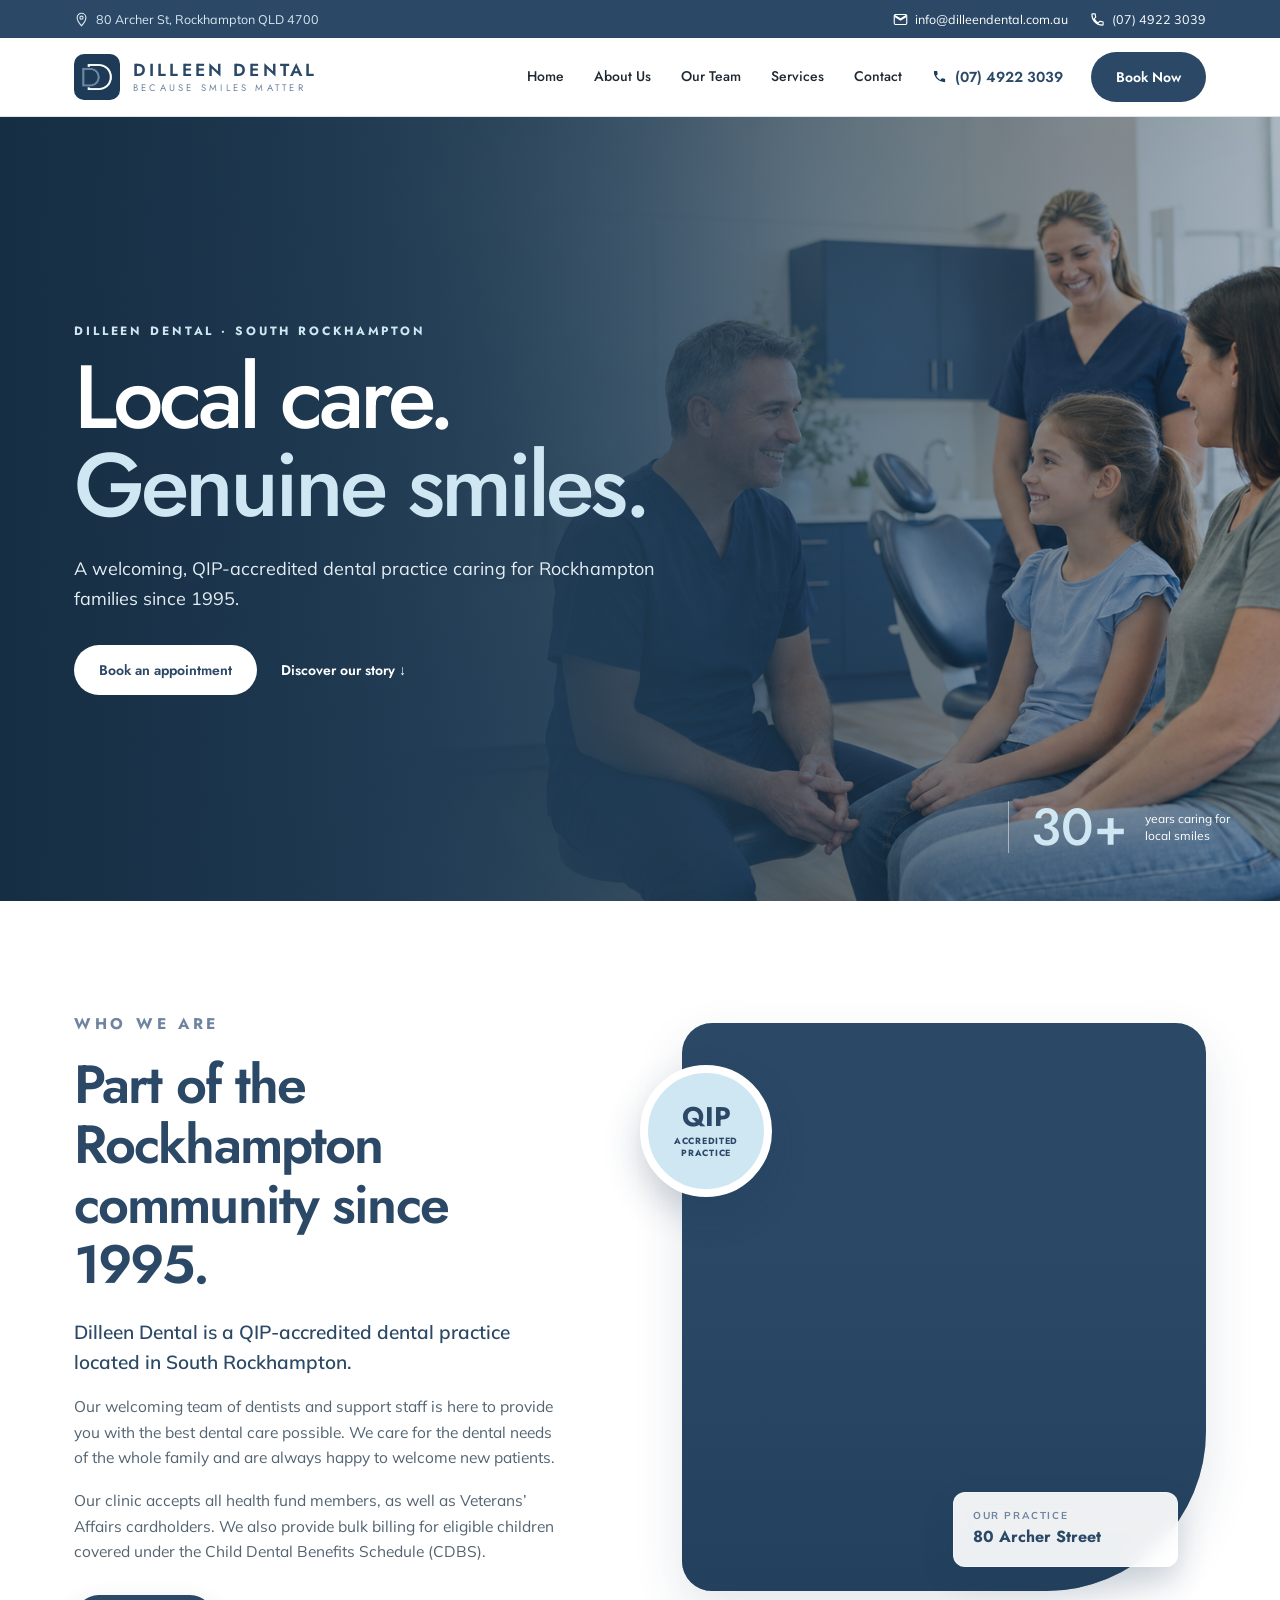
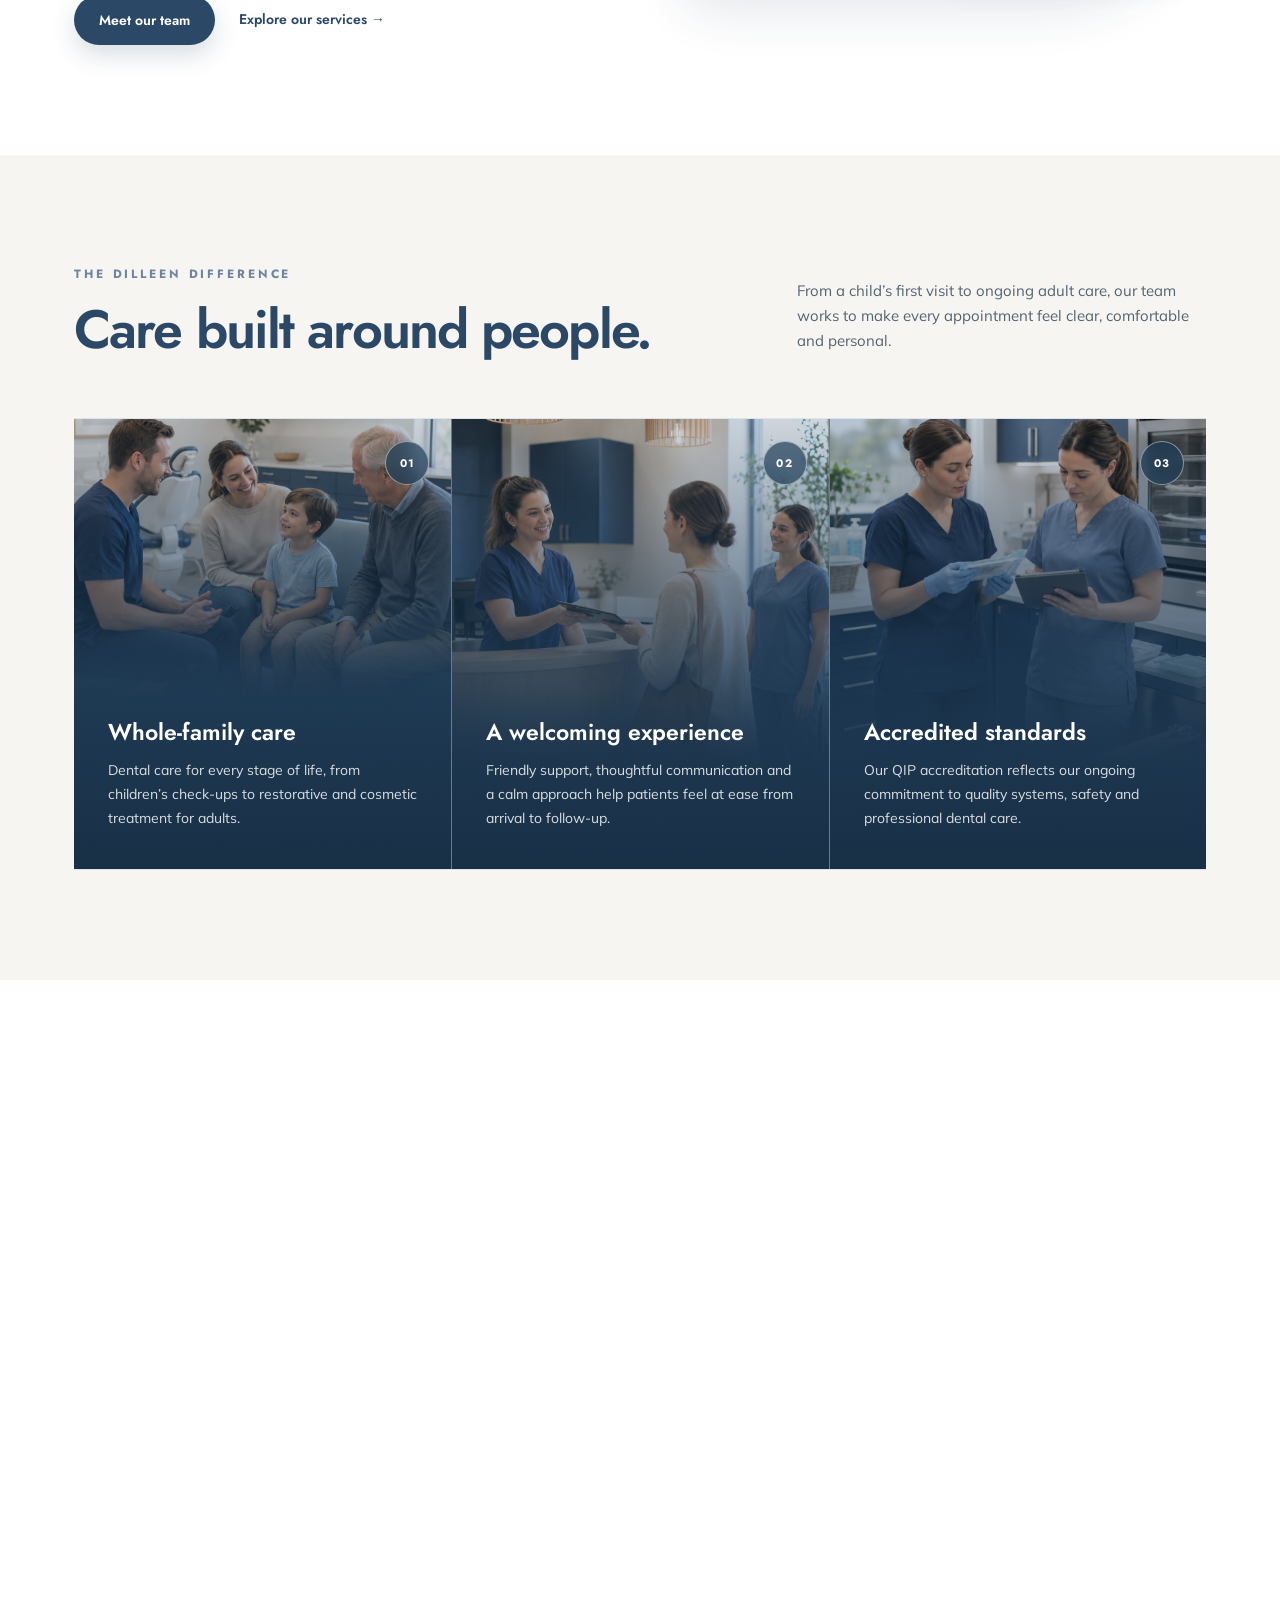
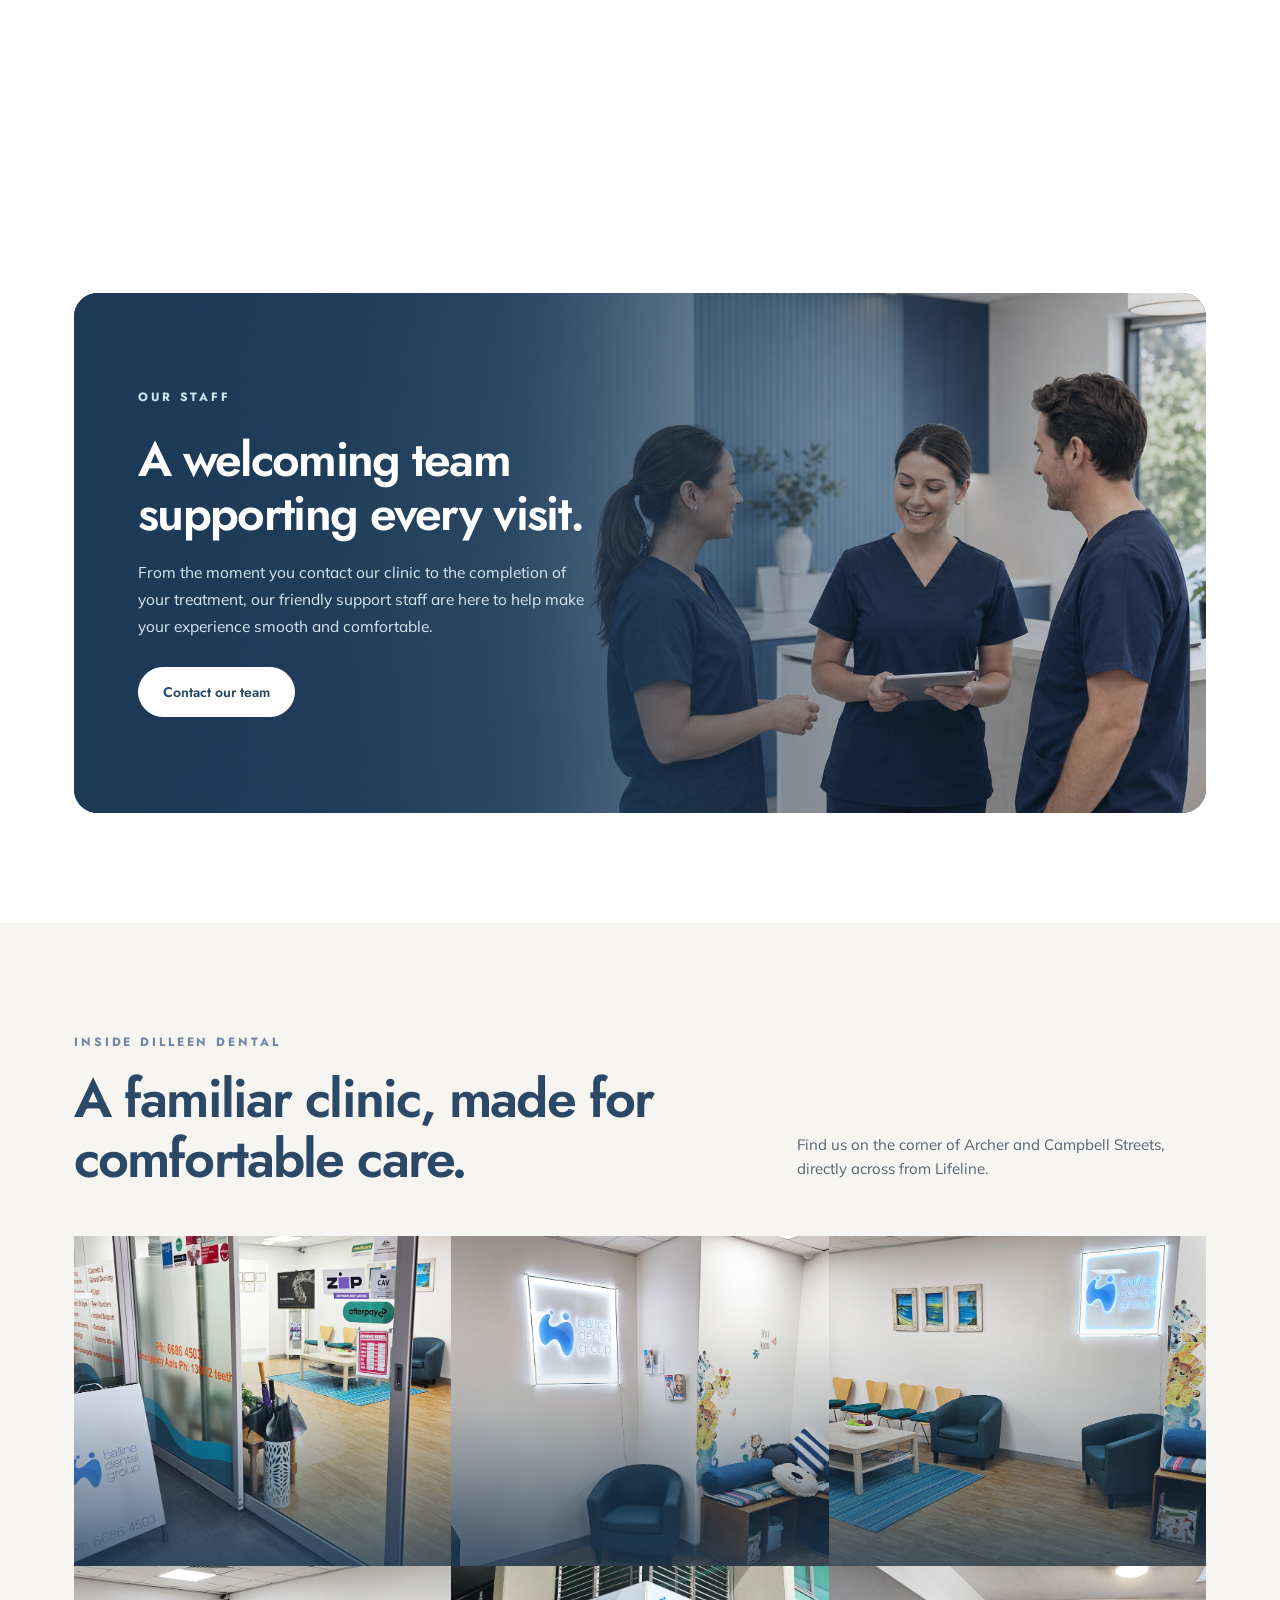
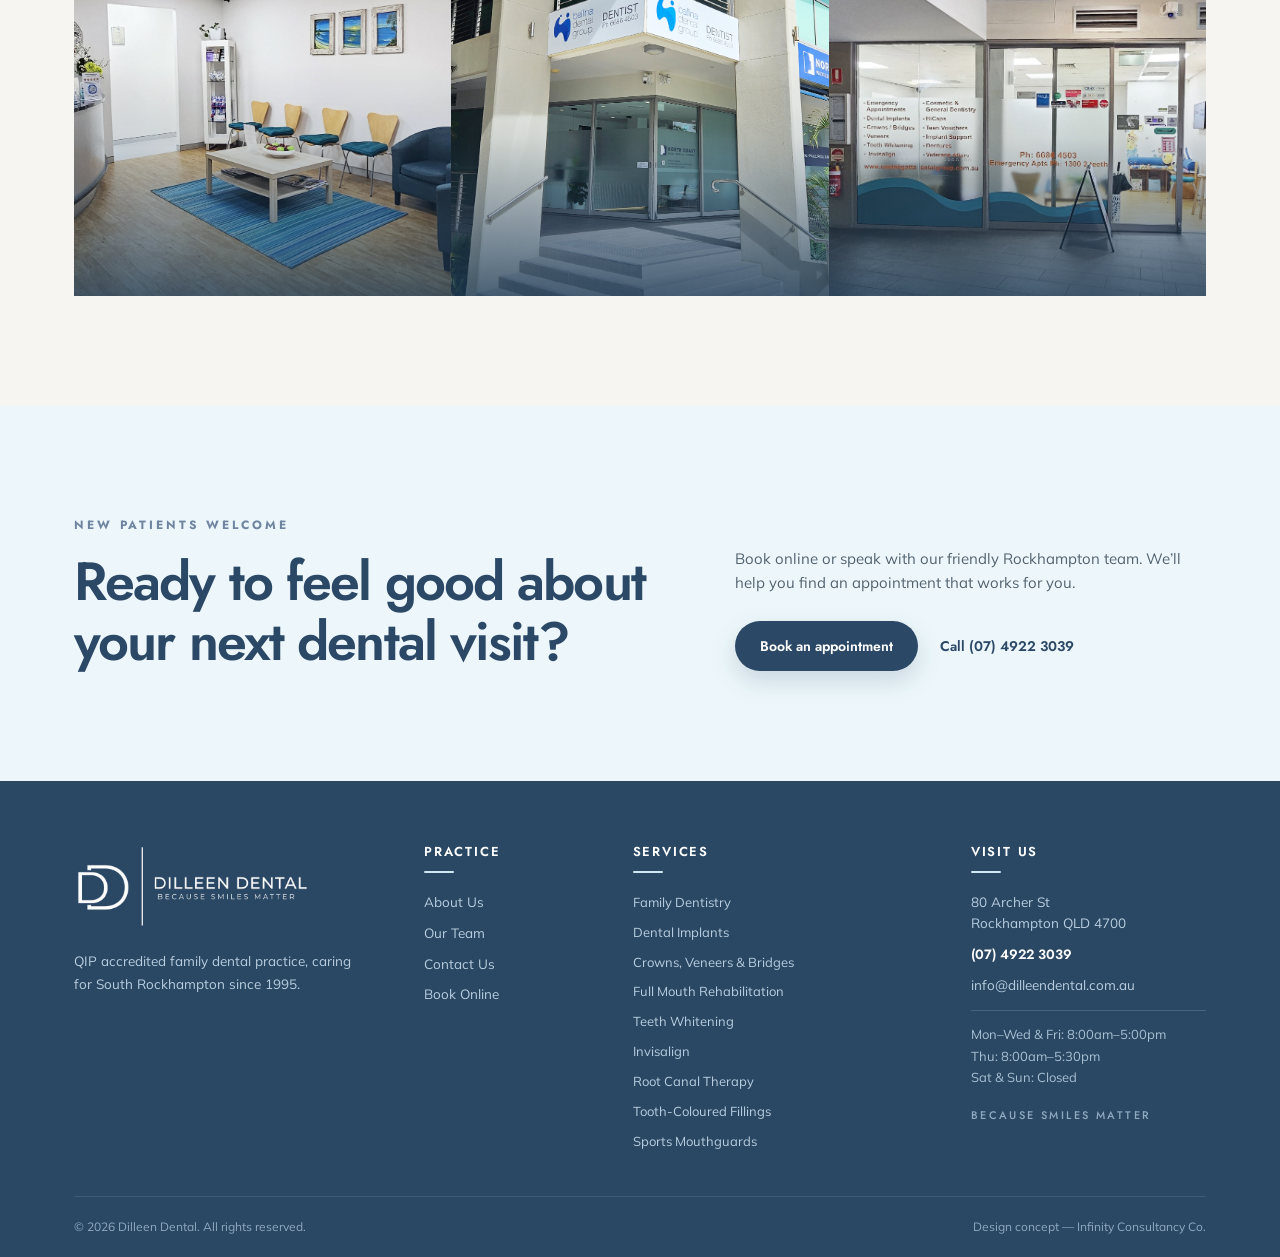
==== about-us.html @ f0381cbd "first commit" ====
<!doctype html>
<html lang="en">
  <head>
    <meta charset="UTF-8" />
    <meta name="viewport" content="width=device-width, initial-scale=1.0" />
    <meta
      name="description"
      content="Meet Dilleen Dental, a QIP-accredited South Rockhampton dental practice caring for local families since 1995."
    />
    <title>About Us | Dilleen Dental</title>

    <link rel="preconnect" href="https://fonts.googleapis.com" />
    <link rel="preconnect" href="https://fonts.gstatic.com" crossorigin />
    <link
      href="https://fonts.googleapis.com/css2?family=Jost:wght@400;500;600;700&family=Mulish:wght@400;500;600;700&display=swap"
      rel="stylesheet"
    />
    <link rel="stylesheet" href="css/base.css" />
    <link rel="stylesheet" href="css/header.css" />
    <link rel="stylesheet" href="css/about-us.css" />
    <link rel="stylesheet" href="css/footer.css" />
  </head>

  <body>
    <div id="top" class="topbar">
      <div class="wrap">
        <span class="tb-item"
          ><svg width="12" height="12" viewBox="0 0 24 24" fill="#c9e9f8">
            <path
              d="M12 2C8.1 2 5 5.1 5 9c0 5.2 7 13 7 13s7-7.8 7-13c0-3.9-3.1-7-7-7zm0 9.5A2.5 2.5 0 1 1 12 6.5a2.5 2.5 0 0 1 0 5z"
            /></svg
          >80 Archer St, Rockhampton QLD 4700</span
        >
        <span class="topbar-contact-group">
          <a class="tb-item tb-hide" href="mailto:info@dilleendental.com.au"
            ><svg width="12" height="12" viewBox="0 0 24 24" fill="#c9e9f8">
              <path
                d="M20 4H4a2 2 0 0 0-2 2v12a2 2 0 0 0 2 2h16a2 2 0 0 0 2-2V6a2 2 0 0 0-2-2zm0 4-8 5-8-5V6l8 5 8-5v2z"
              /></svg
            >info@dilleendental.com.au</a
          >
          <a class="tb-item" href="tel:0749223039"
            ><svg width="12" height="12" viewBox="0 0 24 24" fill="#c9e9f8">
              <path
                d="M6.6 10.8a15.5 15.5 0 0 0 6.6 6.6l2.2-2.2a1 1 0 0 1 1-.25 11.4 11.4 0 0 0 3.6.57 1 1 0 0 1 1 1V20a1 1 0 0 1-1 1A17 17 0 0 1 3 4a1 1 0 0 1 1-1h3.5a1 1 0 0 1 1 1 11.4 11.4 0 0 0 .57 3.6 1 1 0 0 1-.25 1z"
              /></svg
            >(07) 4922 3039</a
          >
        </span>
      </div>
    </div>

    <header id="hdr">
      <div class="wrap nav">
        <a class="logo" href="#top">
          <img
            src="images/blue-logo.png"
            alt="Dilleen Dental monogram"
          />
          <span class="lt"
            ><b>DILLEEN DENTAL</b><span>BECAUSE SMILES MATTER</span></span
          >
        </a>
        <nav class="main" id="mainnav">
          <a href="index.html#top">Home</a>
          <a href="about-us.html#top">About Us</a>
          <a href="full-team.html#top">Our Team</a>
          <a href="services.html#top">Services</a>
          <a href="contact-team.html#top">Contact</a>
        </nav>
        <a class="h-phone" href="tel:0749223039"
          ><svg width="15" height="15" viewBox="0 0 24 24" fill="#1d3b57">
            <path
              d="M6.6 10.8a15.5 15.5 0 0 0 6.6 6.6l2.2-2.2a1 1 0 0 1 1-.25 11.4 11.4 0 0 0 3.6.57 1 1 0 0 1 1 1V20a1 1 0 0 1-1 1A17 17 0 0 1 3 4a1 1 0 0 1 1-1h3.5a1 1 0 0 1 1 1 11.4 11.4 0 0 0 .57 3.6 1 1 0 0 1-.25 1z"
            /></svg
          >(07) 4922 3039</a
        >
        <a class="btn navy" href="appointment.html#top">Book Now</a>
        <button class="burger" id="burger" aria-label="Menu">
          <span></span><span></span><span></span>
        </button>
      </div>
    </header>

    <main id="main-content">
      <section class="page-hero">
        <div class="page-hero__media" aria-hidden="true">
          <img src="images/who-we-are-bg.png" alt="" />
        </div>
        <div class="page-hero__overlay" aria-hidden="true"></div>
        <div class="wrap page-hero__content">
          <p class="page-hero__eyebrow">Dilleen Dental · South Rockhampton</p>
          <h1>Local care.<br /><em>Genuine smiles.</em></h1>
          <p class="page-hero__description">
            A welcoming, QIP-accredited dental practice caring for Rockhampton
            families since 1995.
          </p>
          <div class="page-hero__actions">
            <a class="page-hero__button" href="appointment.html#top">
              Book an appointment
            </a>
            <a class="page-hero__link" href="#who-we-are">
              Discover our story ↓
            </a>
          </div>
        </div>
        <div class="page-hero__stat">
          <strong class="page-hero__stat-number">30+</strong>
          <span class="page-hero__stat-text">
            years caring for<br />local smiles
          </span>
        </div>
      </section>

      <section class="who section" id="who-we-are">
        <div class="wrap who__grid">
          <div class="who__copy reveal">
            <p class="eyebrow">Who we are</p>
            <h2>Part of the Rockhampton community since 1995.</h2>
            <p class="lead">
              Dilleen Dental is a QIP-accredited dental practice located in
              South Rockhampton.
            </p>
            <p>
              Our welcoming team of dentists and support staff is here to
              provide you with the best dental care possible. We care for the
              dental needs of the whole family and are always happy to welcome
              new patients.
            </p>
            <p>
              Our clinic accepts all health fund members, as well as Veterans’
              Affairs cardholders. We also provide bulk billing for eligible
              children covered under the Child Dental Benefits Schedule (CDBS).
            </p>

            <div class="who__actions">
              <a class="btn btn--navy" href="full-team.html#our-dentists"
                >Meet our team</a
              >
              <a class="text-link" href="services.html#services-index"
                >Explore our services →</a
              >
            </div>
          </div>

          <div class="who__visual reveal">
            <div
              class="image-panel image-panel--slideshow"
              role="img"
              aria-label="Dilleen Dental team and clinic in South Rockhampton"
            >
              <img
                class="who-photo"
                src="images/about-us-1.png"
                alt=""
                aria-hidden="true"
              />

              <img
                class="who-photo"
                src="images/about-us-1.png"
                alt=""
                aria-hidden="true"
              />

              <img
                class="who-photo"
                src="images/about-us-1.png"
                alt=""
                aria-hidden="true"
              />
            </div>

            <div class="image-panel__label">
              <span>Our practice</span>
              <strong>80 Archer Street</strong>
            </div>

            <div class="accreditation-stamp" aria-label="QIP accredited">
              <span>QIP</span>
              <strong>Accredited<br />Practice</strong>
            </div>
          </div>
        </div>
      </section>

      <section class="values section">
        <div class="wrap">
          <div class="section-heading reveal">
            <div>
              <p class="eyebrow">The Dilleen difference</p>
              <h2>Care built around people.</h2>
            </div>
            <p>
              From a child’s first visit to ongoing adult care, our team works
              to make every appointment feel clear, comfortable and personal.
            </p>
          </div>

          <div class="values__grid">
            <!-- CARD 01 -->
            <article class="value value--family reveal">
              <span class="value__number">01</span>

              <div class="value__content">
                <h3>Whole-family care</h3>
                <p>
                  Dental care for every stage of life, from children’s check-ups
                  to restorative and cosmetic treatment for adults.
                </p>
              </div>
            </article>

            <!-- CARD 02 -->
            <article class="value value--welcome reveal">
              <span class="value__number">02</span>

              <div class="value__content">
                <h3>A welcoming experience</h3>
                <p>
                  Friendly support, thoughtful communication and a calm approach
                  help patients feel at ease from arrival to follow-up.
                </p>
              </div>
            </article>

            <!-- CARD 03 -->
            <article class="value value--standards reveal">
              <span class="value__number">03</span>

              <div class="value__content">
                <h3>Accredited standards</h3>
                <p>
                  Our QIP accreditation reflects our ongoing commitment to
                  quality systems, safety and professional dental care.
                </p>
              </div>
            </article>
          </div>
        </div>
      </section>

      <section class="about-team section" id="our-team">
        <div class="wrap">
          <div class="section-heading reveal">
            <div>
              <p class="eyebrow">Our team</p>
              <h2>Friendly professionals who care about your smile.</h2>
            </div>

            <p>
              Meet the dentists and support staff who make every visit to
              Dilleen Dental feel welcoming, comfortable and personal.
            </p>
          </div>

          <!-- DENTISTS -->
          <div class="about-team__grid">
            <!-- DR PRIYANKA RATHI -->
            <article class="about-team__member reveal">
              <img
                class="about-team__image"
                src="images/dr-priyanka-2.png"
                alt="Dr Priyanka Rathi, Principal Dentist at Dilleen Dental"
                loading="lazy"
              />

              <div class="about-team__overlay"></div>

              <div class="about-team__content">
                <span class="about-team__role">Principal Dentist</span>
                <h3>Dr Priyanka Rathi</h3>
              </div>
            </article>
            <!-- DR RYAN CHEN -->
            <article class="about-team__member reveal">
              <img
                class="about-team__image"
                src="images/dr.ryan.jpg"
                alt="Dr Ryan Chen, Dentist at Dilleen Dental"
                loading="lazy"
              />

              <div class="about-team__overlay"></div>

              <div class="about-team__content">
                <span class="about-team__role">Dentist</span>
                <h3>Dr Ryan Chen</h3>
              </div>
            </article>
            <!-- DR CHRIS XU -->
            <article class="about-team__member reveal">
              <img
                class="about-team__image"
                src="images/dr-chris-2.png"
                alt="Dr Chris Xu, Dentist at Dilleen Dental"
                loading="lazy"
              />

              <div class="about-team__overlay"></div>

              <div class="about-team__content">
                <span class="about-team__role">Dentist</span>
                <h3>Dr Chris Xu</h3>
              </div>
            </article>

            <!-- DR HITESHI RATHI -->
            <article class="about-team__member reveal">
              <img
                class="about-team__image"
                src="images/dr-hetish.png"
                alt="Dr Hitesh Rathi, Dentist at Dilleen Dental"
                loading="lazy"
              />

              <div class="about-team__overlay"></div>

              <div class="about-team__content">
                <span class="about-team__role">Dentist</span>
                <h3>Dr Hitesh Rathi</h3>
              </div>
            </article>
          </div>

          <!-- STAFF GROUP -->
          <div class="about-staff reveal">
            <div class="about-staff__image">
              <img
                src="images/our-staff-temp.png"
                alt="The Dilleen Dental support staff"
                loading="lazy"
              />

              <div class="about-staff__overlay"></div>

              <div class="about-staff__content">
                <p class="eyebrow">Our staff</p>

                <h2>A welcoming team supporting every visit.</h2>

                <p>
                  From the moment you contact our clinic to the completion of
                  your treatment, our friendly support staff are here to help
                  make your experience smooth and comfortable.
                </p>

                <a class="btn btn--light" href="index.html#contact">
                  Contact our team
                </a>
              </div>
            </div>
          </div>
        </div>
      </section>
      <section class="clinic section">
        <div class="wrap">
          <div class="section-heading section-heading--clinic reveal">
            <div>
              <p class="eyebrow">Inside Dilleen Dental</p>
              <h2>A familiar clinic, made for comfortable care.</h2>
            </div>

            <p>
              Find us on the corner of Archer and Campbell Streets, directly
              across from Lifeline.
            </p>
          </div>

          <div class="clinic-gallery">
            <figure class="clinic-photo clinic-photo--one"></figure>

            <figure class="clinic-photo clinic-photo--two"></figure>

            <figure class="clinic-photo clinic-photo--three"></figure>

            <figure class="clinic-photo clinic-photo--four"></figure>

            <figure class="clinic-photo clinic-photo--five"></figure>

            <figure class="clinic-photo clinic-photo--six"></figure>
          </div>
        </div>
      </section>

      <section class="visit section">
        <div class="wrap visit__inner reveal">
          <div>
            <p class="eyebrow">New patients welcome</p>
            <h2>Ready to feel good about your next dental visit?</h2>
          </div>
          <div class="visit__action">
            <p>
              Book online or speak with our friendly Rockhampton team. We’ll
              help you find an appointment that works for you.
            </p>
            <div>
              <a
                class="btn btn--navy"
                href="appointment.html#top"
              >
                Book an appointment
              </a>
              <a class="text-link" href="tel:0749223039">
                Call (07) 4922 3039
              </a>
            </div>
          </div>
        </div>
      </section>
    </main>

    <footer>
      <div class="wrap">
        <div class="top">
          <div>
            <img
              class="lockup"
              src="images/blue-long-logo.png"
              alt="Dilleen Dental — Because Smiles Matter"
            />
            <p class="footer-intro">
              QIP accredited family dental practice, caring for South
              Rockhampton since 1995.
            </p>
          </div>
          <div>
            <h4>Practice</h4>
            <ul>
              <li>
                <a href="about-us.html#top">About Us</a>
              </li>
              <li>
                <a href="full-team.html#top">Our Team</a>
              </li>
              <li>
                <a href="contact-team.html#top"
                  >Contact Us</a
                >
              </li>
              <li>
                <a href="appointment.html#top"
                  >Book Online</a
                >
              </li>
            </ul>
          </div>
          <div>
            <h4>Services</h4>

            <ul class="footer-services">
              <li>
                <a href="services.html#family-dentistry">Family Dentistry</a>
              </li>

              <li>
                <a href="services.html#dental-implants">Dental Implants</a>
              </li>

              <li>
                <a href="services.html#crowns-veneers">
                  Crowns, Veneers &amp; Bridges
                </a>
              </li>

              <li>
                <a href="services.html#full-mouth-rehabilitation">
                  Full Mouth Rehabilitation
                </a>
              </li>

              <li>
                <a href="services.html#teeth-whitening">Teeth Whitening</a>
              </li>

              <li>
                <a href="services.html#invisalign">Invisalign</a>
              </li>

              <li>
                <a href="services.html#root-canal-therapy">
                  Root Canal Therapy
                </a>
              </li>

              <li>
                <a href="services.html#tooth-coloured-fillings">
                  Tooth-Coloured Fillings
                </a>
              </li>

              <li>
                <a href="services.html#sports-mouthguards">
                  Sports Mouthguards
                </a>
              </li>
            </ul>
          </div>
          <div>
            <h4>Visit Us</h4>
            <ul>
              <li>80 Archer St<br />Rockhampton QLD 4700</li>
              <li><a href="tel:0749223039">(07) 4922 3039</a></li>
              <li>
                <a href="mailto:info@dilleendental.com.au"
                  >info@dilleendental.com.au</a
                >
              </li>
              <li class="footer-hours">
                Mon–Wed &amp; Fri: 8:00am–5:00pm<br />
                Thu: 8:00am–5:30pm<br />
                Sat &amp; Sun: Closed
              </li>
            </ul>
            <div class="tag">Because Smiles Matter</div>
          </div>
        </div>
        <div class="base">
          <span>
            © <span id="year">2026</span> Dilleen Dental. All rights reserved.
          </span>
          <span>Design concept — Infinity Consultancy Co.</span>
        </div>
      </div>
    </footer>
      <script src="js/about-us.js"></script>
  </body>
</html>
---- css/base.css ----
:root {
  --navy: #1d3b57;
  --navy2: #2a4864;
  --slate: #6c87a2;
  --sky: #c9e9f8;
  --sky-soft: #e9f5fc;
  --paper: #f8f4f1;
  --white: #ffffff;
  --ink: #22364a;
  --body: #4a5b6c;
  --line: #e3e9ef;
   --head: "Jost", sans-serif;
  --body-font: "Mulish", sans-serif;
  --sans: "Mulish", sans-serif, -apple-system, "Segoe UI", Roboto, Arial, sans-serif;
}

* {
  box-sizing: border-box;
  margin: 0;
  padding: 0;
}

html {
  scroll-behavior: smooth;
}

body {
  background: var(--white);
  color: var(--body);
  font-family: var(--sans);
  font-size: 16px;
  line-height: 1.65;
  -webkit-font-smoothing: antialiased;
}

img {
  display: block;
  max-width: 100%;
}

a {
  color: inherit;
  text-decoration: none;
}

h1,
h2,
h3,
h4,
.btn,
nav {
  font-family: var(--head);
}

h1,
h2,
h3,
h4 {
  color: var(--ink);
}

.wrap {
  max-width: 1180px;
  margin: 0 auto;
  padding: 0 24px;
}

.btn {
  display: inline-flex;
  align-items: center;
  justify-content: center;
  gap: 9px;
  padding: 13px 28px;
  border: 2px solid transparent;
  border-radius: 999px;
  cursor: pointer;
  font-size: 14.5px;
  font-weight: 600;
  white-space: nowrap;
  transition: all 0.2s;
}

.btn.navy {
  background: var(--navy);
  color: #fff;
}

.btn.navy:hover {
  background: #274c70;
  transform: translateY(-1px);
}

.btn.ghost {
  border-color: var(--navy);
  background: transparent;
  color: var(--navy);
}

.btn.ghost:hover {
  background: var(--navy);
  color: #fff;
}

.btn.sky {
  background: var(--sky);
  color: var(--navy);
}

.btn.sky:hover {
  background: #b7e2f6;
}

section {
  padding: 84px 0;
}

.kicker {
  margin-bottom: 12px;
  color: var(--slate);
  font-family: var(--head);
  font-size: 12.5px;
  font-weight: 600;
  letter-spacing: 0.24em;
  text-transform: uppercase;
}

h2.sec {
  margin-bottom: 14px;
  color: var(--navy);
  font-size: 36px;
  font-weight: 600;
  letter-spacing: -0.3px;
  line-height: 1.2;
}

p.secsub {
  max-width: 640px;
  font-size: 16.5px;
}

.sechead {
  margin-bottom: 44px;
}

.sechead.center {
  text-align: center;
}

.sechead.center p.secsub {
  margin: 0 auto;
}

/* ========================================
   GLOBAL INNER-PAGE HERO
   Used by About Us, Full Team and Services
======================================== */

.page-hero {
  --page-hero-navy: #2b4866;
  --page-hero-sky: #cfe7f2;
  position: relative;
  isolation: isolate;
  display: flex;
  overflow: hidden;
  align-items: center;
  min-height: calc(
    100svh - var(--topbar-height, 38px) - var(--header-height, 78px)
  );
  padding: 0;
  background: var(--page-hero-navy);
  color: #fff;
}

.page-hero__media,
.page-hero__overlay {
  position: absolute;
  inset: 0;
}

.page-hero__media {
  z-index: -3;
}

.page-hero__media img {
  width: 100%;
  height: 100%;
  max-width: none;
  object-fit: cover;
  object-position: var(--page-hero-image-position, center 44%);
}

.page-hero__overlay {
  z-index: -2;
  background: linear-gradient(
    90deg,
    rgba(21, 45, 66, 0.93) 0%,
    rgba(32, 61, 85, 0.78) 48%,
    rgba(32, 61, 85, 0.36) 100%
  );
}

.page-hero__content.wrap {
  width: min(1180px, calc(100% - 48px));
 
  color: #fff;
}

.page-hero__eyebrow {
  margin: 0 0 15px;
  color: var(--page-hero-sky);
  font-family: var(--head);
  font-size: 12px;
  font-weight: 700;
  letter-spacing: 0.24em;
  line-height: 1.4;
  text-transform: uppercase;
}

.page-hero h1 {
  max-width: 800px;
  margin: 0 0 24px;
  color: #fff;
  font-family: var(--head);
  font-size: clamp(54px, 7vw, 92px);
  font-weight: 500;
  letter-spacing: -0.045em;
  line-height: 0.98;
}

.page-hero h1 em {
  color: var(--page-hero-sky);
  font-style: normal;
}

.page-hero__description {
  max-width: 610px;
  margin: 0 0 32px;
  color: #e3edf4;
  font-size: 18px;
  line-height: 1.65;
}

.page-hero__actions {
  display: flex;
  align-items: center;
  gap: 24px;
  flex-wrap: wrap;
}

.page-hero__button {
  display: inline-flex;
  align-items: center;
  justify-content: center;
  min-height: 50px;
  padding: 13px 24px;
  border: 1px solid transparent;
  border-radius: 999px;
  background: #fff;
  color: var(--page-hero-navy);
  font-family: var(--head);
  font-size: 14px;
  font-weight: 600;
  line-height: 1;
  white-space: nowrap;
  transition:
    transform 0.2s ease,
    box-shadow 0.2s ease;
}

.page-hero__button:hover {
  box-shadow: 0 14px 30px rgba(9, 29, 47, 0.24);
  transform: translateY(-2px);
}

.page-hero__link {
  display: inline-flex;
  align-items: center;
  gap: 8px;
  color: #fff;
  font-family: var(--head);
  font-size: 14px;
  font-weight: 600;
}

.page-hero__link:hover {
  text-decoration: underline;
  text-underline-offset: 5px;
}

.page-hero__stat {
  position: absolute;
  right: max(24px, calc((100vw - 1180px) / 2));
  bottom: 48px;
  display: flex;
  max-width: 290px;
  align-items: center;
  gap: 18px;
  padding-left: 22px;
  border-left: 1px solid rgba(255, 255, 255, 0.48);
  color: #fff;
}

.page-hero__stat-number {
  flex: 0 0 auto;
  color: var(--page-hero-sky);
  font-family: var(--head);
  font-size: 52px;
  font-weight: 500;
  line-height: 1;
}

.page-hero__stat-text {
  font-size: 12px;
  line-height: 1.45;
}

@media (max-width: 820px) {
  .page-hero {
    min-height: 700px;
  }

  .page-hero__content.wrap {
    width: min(700px, calc(100% - 36px));
    padding-top: 70px;
    padding-bottom: 150px;
  }

  .page-hero__stat {
    right: auto;
    bottom: 40px;
    left: 18px;
  }
}

@media (max-width: 560px) {
  .page-hero {
    min-height: calc(
      100svh - var(--topbar-height, 38px) - var(--header-height, 66px)
    );
  }

  .page-hero h1 {
    font-size: 53px;
  }

  .page-hero__content.wrap {
    width: calc(100% - 32px);
  }

  .page-hero__description {
    font-size: 16px;
  }

  .page-hero__actions {
    align-items: stretch;
    flex-direction: column;
  }

  .page-hero__button,
  .page-hero__link {
    width: 100%;
  }

  .page-hero__link {
    justify-content: center;
    text-align: center;
  }
}

@media (prefers-reduced-motion: reduce) {
  .page-hero__button {
    transition: none;
  }
}
---- css/header.css ----
:root {
  --topbar-height: 38px;
  --header-height: 78px;
}

.topbar .wrap {
  min-height: var(--topbar-height);
}

.nav {
  min-height: var(--header-height);
}

@media (max-width: 560px) {
  :root {
    --header-height: 66px;
  }
}

.topbar {
  background: var(--navy);
  color: #cfe0ee;
  font-size: 13px;
}

.topbar .wrap {
  display: flex;
  align-items: center;
  justify-content: space-between;
  min-height: 38px;
  gap: 16px;
  flex-wrap: wrap;
}

.topbar a {
  color: #fff;
}

.topbar .tb-item {
  display: inline-flex;
  align-items: center;
  gap: 7px;
}

.topbar svg {
  flex: 0 0 auto;
}

.topbar-contact-group {
  display: flex;
  gap: 22px;
}

header {
  position: sticky;
  z-index: 100;
  top: 0;
  border-bottom: 1px solid var(--line);
  background: rgba(255, 255, 255, 0.96);
  backdrop-filter: blur(8px);
  transition: box-shadow 0.2s;
}

header.scrolled {
  box-shadow: 0 6px 24px rgba(29, 59, 87, 0.1);
}

.nav {
  display: flex;
  align-items: center;
  min-height: 78px;
  gap: 28px;
}

.logo {
  display: flex;
  align-items: center;
  gap: 13px;
  margin-right: auto;
}

.logo img {
  width: 46px;
  height: 46px;
  border-radius: 10px;
}

.logo .lt {
  line-height: 1.15;
}

.logo .lt b {
  display: block;
  color: var(--navy);
  font-family: var(--head);
  font-size: 17.5px;
  font-weight: 600;
  letter-spacing: 0.18em;
}

.logo .lt span {
  display: block;
  margin-top: 2px;
  color: var(--slate);
  font-family: var(--head);
  font-size: 9.5px;
  font-weight: 400;
  letter-spacing: 0.34em;
}

nav.main {
  display: flex;
  gap: 26px;
  color: var(--ink);
  font-size: 14px;
  font-weight: 500;
}

nav.main a {
  position: relative;
  padding: 6px 2px;
}

nav.main a::after {
  position: absolute;
  right: 100%;
  bottom: 0;
  left: 0;
  height: 2px;
  background: var(--slate);
  content: "";
  transition: right 0.22s;
}

nav.main a:hover::after {
  right: 0;
}

.h-phone {
  display: flex;
  align-items: center;
  gap: 8px;
  color: var(--navy);
  font-family: var(--head);
  font-size: 14.5px;
  font-weight: 600;
}

.burger {
  display: none;
  padding: 8px;
  border: none;
  background: none;
  cursor: pointer;
}

.burger span {
  display: block;
  width: 24px;
  height: 2.5px;
  margin: 5px 0;
  border-radius: 2px;
  background: var(--navy);
}

@media (max-width: 700px) {
  .topbar .tb-hide {
    display: none;
  }
}

@media (max-width: 560px) {
  .logo .lt span {
    display: none;
  }

  .logo .lt b {
    font-size: 14.5px;
    letter-spacing: 0.12em;
  }

  .nav {
    min-height: 66px;
    gap: 12px;
  }

  .nav .btn {
    padding: 10px 18px;
    font-size: 13px;
  }

  body.menuopen nav.main {
    top: 66px;
  }
}

@media (max-width: 1020px) {
  nav.main,
  .h-phone {
    display: none;
  }

  .burger {
    display: block;
  }

  body.menuopen nav.main {
    position: absolute;
    top: 78px;
    right: 0;
    left: 0;
    display: flex;
    flex-direction: column;
    gap: 16px;
    padding: 22px 28px;
    border-bottom: 1px solid var(--line);
    background: #fff;
    box-shadow: 0 18px 30px rgba(29, 59, 87, 0.12);
  }
}
---- css/about-us.css ----
:root {
  --navy: #2b4866;
  --navy-deep: #203a53;
  --slate: #6e84a0;
  --sky: #cfe7f2;
  --sky-soft: #edf7fb;
  --paper: #f7f5f1;
  --white: #ffffff;
  --ink: #1f2933;
  --body: #526371;
  --line: #dbe4ea;
  --head: "Jost", Arial, sans-serif;
  --body-font: "Mulish", Arial, sans-serif;
  --shadow: 0 20px 50px rgba(29, 59, 87, 0.12);
  --wrap: min(1180px, calc(100% - 48px));
}

* {
  box-sizing: border-box;
}

html {
  scroll-behavior: smooth;
}

body {
  margin: 0;
  background: var(--white);
  color: var(--body);
  font-family: var(--body-font);
  line-height: 1.65;
}

body,
button,
a {
  -webkit-font-smoothing: antialiased;
}



img,
svg {
  display: block;
}

a {
  color: inherit;
  text-decoration: none;
}

p,
h1,
h2,
h3,
ul,
figure {
  margin-top: 0;
}

.wrap {
  width: var(--wrap);
  margin-inline: auto;
}

.skip-link {
  position: fixed;
  z-index: 1000;
  top: 12px;
  left: 12px;
  padding: 10px 14px;
  border-radius: 8px;
  background: #fff;
  color: var(--navy);
  transform: translateY(-150%);
}

.skip-link:focus {
  transform: translateY(0);
}

.section {
  padding: 110px 0;
}

.eyebrow {
  margin-bottom: 15px;
  color: var(--slate);
  font-family: var(--head);
  font-size: 12px;
  font-weight: 700;
  letter-spacing: 0.24em;
  text-transform: uppercase;
}

h1,
h2,
h3 {
  color: var(--navy);
  font-family: var(--head);
  font-weight: 600;
  line-height: 1.12;
}

h2 {
  margin-bottom: 24px;
  font-size: clamp(36px, 4.2vw, 58px);
  letter-spacing: -0.035em;
}

.btn {
  display: inline-flex;
  align-items: center;
  justify-content: center;
  min-height: 50px;
  padding: 13px 24px;
  border: 1px solid transparent;
  border-radius: 999px;
  font-family: var(--head);
  font-size: 14px;
  font-weight: 600;
  line-height: 1;
  transition:
    transform 0.2s ease,
    box-shadow 0.2s ease,
    background 0.2s ease;
}

.btn:hover {
  transform: translateY(-2px);
}

.btn--navy {
  background: var(--navy);
  box-shadow: 0 10px 24px rgba(29, 59, 87, 0.17);
  color: #fff;
}

.btn--navy:hover {
  background: var(--navy-deep);
  box-shadow: 0 14px 28px rgba(29, 59, 87, 0.24);
}

.text-link,
.light-link {
  font-family: var(--head);
  font-size: 14px;
  font-weight: 600;
}

.text-link {
  color: var(--navy);
}

.light-link {
  color: #fff;
}

.text-link:hover,
.light-link:hover {
  text-decoration: underline;
  text-underline-offset: 5px;
}

/* Top bar and navigation */

.topbar {
  min-height: 38px;
  background: var(--navy);
  color: #d9e7f1;
  font-size: 12.5px;
}

.topbar__inner,
.topbar__group,
.topbar a {
  display: flex;
  align-items: center;
}

.topbar__inner {
  justify-content: space-between;
  min-height: 38px;
  gap: 20px;
}

.topbar__group {
  gap: 26px;
}

.topbar a {
  gap: 7px;
  color: #fff;
}

.topbar svg {
  width: 15px;
  height: 15px;
  fill: none;
  stroke: currentColor;
  stroke-width: 1.8;
}

.site-header {
  position: sticky;
  z-index: 100;
  top: 0;
  border-bottom: 1px solid rgba(29, 59, 87, 0.1);
  background: rgba(255, 255, 255, 0.96);
  box-shadow: 0 7px 22px rgba(29, 59, 87, 0.05);
  backdrop-filter: blur(10px);
}

.nav {
  display: flex;
  align-items: center;
  min-height: 78px;
  gap: 28px;
}

.brand {
  display: inline-flex;
  align-items: center;
  flex: 0 0 auto;
  gap: 12px;
  margin-right: auto;
}

.brand__mark {
  display: grid;
  width: 47px;
  height: 47px;
  place-items: center;
  border: 1px solid var(--sky);
  border-radius: 50%;
  color: var(--navy);
}

.brand__mark svg {
  width: 35px;
  height: 35px;
  fill: none;
  stroke: currentColor;
  stroke-linecap: round;
  stroke-linejoin: round;
  stroke-width: 1.4;
}

.brand__type {
  line-height: 1.15;
}

.brand__type strong,
.brand__type small {
  display: block;
  font-family: var(--head);
}

.brand__type strong {
  color: var(--navy);
  font-size: 17px;
  letter-spacing: 0.18em;
}

.brand__type small {
  margin-top: 4px;
  color: var(--slate);
  font-size: 9px;
  letter-spacing: 0.32em;
}

.main-nav {
  display: flex;
  align-items: center;
  gap: 26px;
  color: var(--ink);
  font-size: 13.5px;
  font-weight: 700;
}

.main-nav a {
  position: relative;
  padding: 8px 0;
}

.main-nav a::after {
  position: absolute;
  right: 100%;
  bottom: 1px;
  left: 0;
  height: 2px;
  background: var(--slate);
  content: "";
  transition: right 0.22s ease;
}

.main-nav a:hover::after,
.main-nav a.active::after {
  right: 0;
}

.header-phone {
  color: var(--navy);
  font-family: var(--head);
  font-size: 14px;
  font-weight: 700;
}

.nav-book {
  min-height: 46px;
  padding-inline: 22px;
}

.nav-toggle,
.burger {
  display: none;
}


/* Who we are */

.who {
  background: #fff;
}

.who__grid {
  display: grid;
  grid-template-columns: 0.92fr 1.08fr;
  align-items: center;
  gap: 84px;
}

.who__copy h2 {
  max-width: 580px;
}

.who__copy p {
  max-width: 600px;
  margin-bottom: 17px;
  font-size: 15.5px;
}

.who__copy .lead {
  color: var(--navy);
  font-size: 19px;
  font-weight: 600;
  line-height: 1.55;
}

.who__actions {
  display: flex;
  align-items: center;
  gap: 24px;
  margin-top: 30px;
  flex-wrap: wrap;
}

.who__visual {
  position: relative;
  min-height: 610px;
}

/* Three-image About Us slideshow */

.image-panel {
  position: absolute;
  overflow: hidden;
  inset: 0 0 42px 42px;
  border-radius: 30px 30px 160px 30px;
  background: var(--navy);
  box-shadow: var(--shadow);
}

/* Branded overlay for readability */
.image-panel::after {
  position: absolute;
  z-index: 2;
  inset: 0;
  background: linear-gradient(
    to top,
    rgba(29, 59, 87, 0.58) 0%,
    rgba(29, 59, 87, 0.12) 45%,
    transparent 70%
  );
  content: "";
  pointer-events: none;
}

/* Slideshow images */
.who-photo {
  position: absolute;
  z-index: 1;
  inset: 0;
  display: block;
  width: 100%;
  height: 100%;
  opacity: 0;
  object-fit: cover;
  object-position: center;
  animation: who-photo-fade 15s linear infinite;
  transition: transform 0.8s ease;
}

/* First image */
.who-photo:nth-child(1) {
  animation-delay: 0s;
}

/* Second image */
.who-photo:nth-child(2) {
  animation-delay: -10s;
}

/* Third image */
.who-photo:nth-child(3) {
  animation-delay: -5s;
}

/*
  Each photo changes every 5 seconds.
  The crossfade takes approximately 2 seconds.
*/
@keyframes who-photo-fade {
  0%,
  20% {
    opacity: 1;
  }

  33.333%,
  86.667% {
    opacity: 0;
  }

  100% {
    opacity: 1;
  }
}

/* Subtle zoom on hover */
.who__visual:hover .who-photo {
  transform: scale(1.035);
}

/* Keep the address label above the images */
.image-panel__label {
  z-index: 3;
}

/* Keep the QIP badge above the images */
.accreditation-stamp {
  z-index: 4;
}

/* Accessibility */
@media (prefers-reduced-motion: reduce) {
  .who-photo {
    opacity: 0;
    animation: none;
    transition: none;
  }

  .who-photo:first-child {
    opacity: 1;
  }
}

.image-panel__label {
  position: absolute;
  z-index: 2;
  right: 28px;
  bottom: 66px;
  display: flex;
  min-width: 225px;
  flex-direction: column;
  padding: 15px 19px;
  border: 1px solid rgba(255, 255, 255, 0.35);
  border-radius: 12px;
  background: rgba(255, 255, 255, 0.92);
  box-shadow: 0 14px 30px rgba(29, 59, 87, 0.18);
  backdrop-filter: blur(8px);
}

.image-panel__label span {
  color: var(--slate);
  font-size: 10px;
  font-weight: 700;
  letter-spacing: 0.16em;
  text-transform: uppercase;
}

.image-panel__label strong {
  color: var(--navy);
  font-family: var(--head);
  font-size: 16px;
}

.accreditation-stamp {
  position: absolute;
  z-index: 2;
  top: 42px;
  left: 0;
  display: grid;
  width: 132px;
  height: 132px;
  place-content: center;
  border: 8px solid #fff;
  border-radius: 50%;
  background: var(--sky);
  box-shadow: 0 16px 36px rgba(29, 59, 87, 0.24);
  color: var(--navy);
  text-align: center;
}

.accreditation-stamp span {
  font-family: var(--head);
  font-size: 27px;
  font-weight: 700;
  line-height: 1;
}

.accreditation-stamp strong {
  margin-top: 5px;
  font-family: var(--head);
  font-size: 9px;
  letter-spacing: 0.08em;
  line-height: 1.3;
  text-transform: uppercase;
}

/* Values */

.values {
  background: var(--paper);
}

.section-heading {
  display: grid;
  grid-template-columns: 1.1fr 0.7fr;
  align-items: end;
  gap: 80px;
  margin-bottom: 58px;
}

.section-heading h2 {
  max-width: 700px;
  margin-bottom: 0;
}

.section-heading > p {
  margin-bottom: 6px;
  font-size: 15px;
}

.values__grid {
  display: grid;
  grid-template-columns: repeat(3, minmax(0, 1fr));
  border-top: 1px solid var(--line);
  border-bottom: 1px solid var(--line);
}

.value,
.value + .value {
  position: relative;
  display: flex;
  overflow: hidden;
  min-width: 0;
  min-height: 450px;
  align-items: flex-end;
  padding: 0;
  border-left: 0;
  background-color: var(--navy);
  background-position: center;
  background-repeat: no-repeat;
  background-size: cover;
  isolation: isolate;
}

/* Divider between cards */

.value + .value {
  border-left: 1px solid rgba(255, 255, 255, 0.28);
}

/* Individual background images */

.value--family {
  background-image: url("../images/whole-family-care.png");
}

.value--welcome {
  background-image: url("../images/warm-welcome.png");
}

.value--standards {
  background-image: url("../images/accredited-standard.png");
}

/* Dark overlay */

.value::before {
  position: absolute;
  z-index: -1;
  inset: 0;
  background: linear-gradient(
    to top,
    rgba(24, 48, 70, 0.98) 0%,
    rgba(29, 59, 87, 0.76) 44%,
    rgba(29, 59, 87, 0.2) 100%
  );
  content: "";
  pointer-events: none;
  transition: background 0.3s ease;
}

.value:hover::before {
  background: linear-gradient(
    to top,
    rgba(24, 48, 70, 0.98) 0%,
    rgba(29, 59, 87, 0.68) 46%,
    rgba(29, 59, 87, 0.12) 100%
  );
}

/* Card number */

.value__number {
  position: absolute;
  z-index: 2;
  top: 22px;
  right: 22px;
  display: grid;
  width: 44px;
  height: 44px;
  place-items: center;
  border: 1px solid rgba(255, 255, 255, 0.45);
  border-radius: 50%;
  background: rgba(29, 59, 87, 0.68);
  color: #fff;
  backdrop-filter: blur(7px);
  font-family: var(--head);
  font-size: 11px;
  font-weight: 700;
  letter-spacing: 0.12em;
}

/* Only the text area has padding */

.value__content {
  width: 100%;
  padding: 36px 34px 38px;
}

.value h3 {
  margin: 0 0 12px;
  color: #fff;
  font-size: 23px;
  line-height: 1.25;
}

.value p {
  max-width: 320px;
  margin: 0;
  color: rgba(255, 255, 255, 0.84);
  font-size: 14px;
  line-height: 1.7;
}

/* Tablet */

@media (max-width: 820px) {
  .values__grid {
    grid-template-columns: 1fr;
  }

  .value,
  .value + .value {
    min-height: 430px;
    border-left: 0;
  }

  .value + .value {
    border-top: 1px solid rgba(255, 255, 255, 0.28);
  }
}

/* Mobile */

@media (max-width: 560px) {
  .value,
  .value + .value {
    min-height: 400px;
  }

  .value__content {
    padding: 28px 24px 30px;
  }
}
/* Clinic gallery */
/* ========================================
   CLINIC GALLERY
======================================== */

.clinic {
  overflow: hidden;
  background: var(--paper);
}

.section-heading--clinic {
  margin-bottom: 48px;
}

/* Full width of the .wrap container */
.clinic-gallery {
  display: grid;
  overflow: hidden;
  width: 100%;
  margin: 0;
  padding: 0;
  grid-template-columns: repeat(3, minmax(0, 1fr));
  gap: 0;
  background: var(--navy);
}

/* Individual clinic image */
.clinic-photo {
  position: relative;
  isolation: isolate;
  overflow: hidden;
  height: 330px;
  margin: 0;
  padding: 0;
  background: var(--navy);
  opacity: 0;
  transform: translateY(24px);
  animation: clinic-photo-enter 0.8s ease forwards;
}

/* Background image */
.clinic-photo::before {
  position: absolute;
  z-index: 0;
  inset: 0;
  background-image: var(--clinic-image);
  background-position: center;
  background-repeat: no-repeat;
  background-size: cover;
  content: "";
  transform: scale(1.08);
  transition: transform 1.1s ease;
}

/* Dark overlay for caption readability */
.clinic-photo::after {
  position: absolute;
  z-index: 1;
  inset: 0;
  background: linear-gradient(
    to top,
    rgba(29, 59, 87, 0.78) 0%,
    rgba(29, 59, 87, 0.12) 48%,
    transparent 70%
  );
  content: "";
  transition: background 0.45s ease;
}

/* Image paths */
.clinic-photo--one {
  --clinic-image: url("../images/clinic/clinic-1.jpg");
  animation-delay: 0.05s;
}

.clinic-photo--two {
  --clinic-image: url("../images/clinic/clinic-2.jpg");
  animation-delay: 0.15s;
}

.clinic-photo--three {
  --clinic-image: url("../images/clinic/clinic-3.jpg");
  animation-delay: 0.25s;
}

.clinic-photo--four {
  --clinic-image: url("../images/clinic/clinic-4.jpg");
  animation-delay: 0.35s;
}

.clinic-photo--five {
  --clinic-image: url("../images/clinic/clinic-5.jpg");
  animation-delay: 0.45s;
}

.clinic-photo--six {
  --clinic-image: url("../images/clinic/clinic-6.jpg");
  animation-delay: 0.55s;
}

/* Hover animation */
.clinic-photo:hover::before {
  transform: scale(1.14);
}

.clinic-photo:hover::after {
  background: linear-gradient(
    to top,
    rgba(29, 59, 87, 0.88) 0%,
    rgba(29, 59, 87, 0.2) 55%,
    transparent 78%
  );
}

.clinic-photo:hover figcaption {
  transform: translateY(0);
}

/* Entrance animation */
@keyframes clinic-photo-enter {
  from {
    opacity: 0;
    transform: translateY(24px);
  }

  to {
    opacity: 1;
    transform: translateY(0);
  }
}

/* Tablet */
@media (max-width: 920px) {
  .clinic-gallery {
    grid-template-columns: repeat(2, minmax(0, 1fr));
  }

  .clinic-photo {
    height: 300px;
  }
}

/* Mobile */
@media (max-width: 620px) {
  .section-heading--clinic {
    margin-bottom: 32px;
  }

  .clinic-gallery {
    grid-template-columns: 1fr;
    border-radius: 16px;
  }

  .clinic-photo {
    height: 280px;
  }

  .clinic-photo figcaption {
    right: 18px;
    bottom: 18px;
    left: 18px;
  }
}

@media (prefers-reduced-motion: reduce) {
  .clinic-photo {
    opacity: 1;
    transform: none;
    animation: none;
  }

  .clinic-photo::before,
  .clinic-photo figcaption {
    transition: none;
  }
}

/* ========================================
   OUR TEAM AND STAFF
======================================== */

.about-team {
  overflow: hidden;
  background: #fff;
}

/* ========================================
   THREE DENTIST IMAGE CARDS
======================================== */

.about-team__grid {
  display: grid;
  grid-template-columns: repeat(4, minmax(0, 1fr));
  gap: 18px;
}

.about-team__member {
  position: relative;
  isolation: isolate;
  overflow: hidden;
  min-width: 0;
  min-height: 520px;
  border-radius: 20px;
  background: var(--navy);
  box-shadow: 0 14px 34px rgba(29, 59, 87, 0.14);
  cursor: pointer;
  transition:
    box-shadow 0.4s ease,
    transform 0.4s ease;
}

.about-team__member:hover {
  box-shadow: 0 26px 52px rgba(29, 59, 87, 0.25);
  transform: translateY(-8px);
}

/* Full-card background image */

.about-team__image {
  position: absolute;
  z-index: 0;
  inset: 0;
  display: block;
  width: 100%;
  height: 100%;
  object-fit: cover;
  object-position: center top;
  transition:
    filter 0.55s ease,
    transform 0.8s ease;
}

.about-team__member:hover .about-team__image {
  filter: brightness(0.92);
  transform: scale(1.055);
}

/* Individual image positioning */

.about-team__member:nth-child(1) .about-team__image {
  object-position: center 20%;
}

.about-team__member:nth-child(2) .about-team__image {
  object-position: center 16%;
}

.about-team__member:nth-child(3) .about-team__image {
  object-position: center 18%;
}

.about-team__member:nth-child(4) .about-team__image {
  object-position: center 18%;
}

/* Dark gradient behind name and role */

.about-team__overlay {
  position: absolute;
  z-index: 1;
  inset: 0;
  background: linear-gradient(
    to top,
    rgba(20, 43, 63, 0.98) 0%,
    rgba(29, 59, 87, 0.76) 27%,
    rgba(29, 59, 87, 0.16) 58%,
    transparent 76%
  );
  transition: background 0.45s ease;
}

.about-team__member:hover .about-team__overlay {
  background: linear-gradient(
    to top,
    rgba(20, 43, 63, 1) 0%,
    rgba(29, 59, 87, 0.84) 31%,
    rgba(29, 59, 87, 0.22) 64%,
    transparent 80%
  );
}

/* Text inside the image */

.about-team__content {
  position: absolute;
  z-index: 2;
  right: 0;
  bottom: 0;
  left: 0;
  padding: 32px 26px;
  color: #fff;
  transform: translateY(4px);
  transition: transform 0.4s ease;
}

.about-team__member:hover .about-team__content {
  transform: translateY(0);
}

.about-team__role {
  display: inline-flex;
  align-items: center;
  margin-bottom: 11px;
  padding: 6px 12px;
  border: 1px solid rgba(255, 255, 255, 0.3);
  border-radius: 999px;
  background: rgba(255, 255, 255, 0.14);
  color: var(--sky);
  backdrop-filter: blur(8px);
  font-family: var(--head);
  font-size: 10px;
  font-weight: 700;
  letter-spacing: 0.13em;
  text-transform: uppercase;
}

.about-team__content h3 {
  margin: 0;
  color: #fff;
  font-family: var(--head);
  font-size: clamp(22px, 2vw, 27px);
  font-weight: 600;
  line-height: 1.25;
}

/* ========================================
   STAFF GROUP IMAGE
======================================== */

.about-staff {
  margin-top: 70px;
}

.about-staff__image {
  position: relative;
  isolation: isolate;
  overflow: hidden;
  width: 100%;
  min-height: 520px;
  border-radius: 24px;
  background: var(--navy);
}

.about-staff__image > img {
  position: absolute;
  z-index: 0;
  inset: 0;
  display: block;
  width: 100%;
  height: 100%;
  object-fit: cover;
  object-position: center;
  transition: transform 1.2s ease;
}

.about-staff:hover .about-staff__image > img {
  transform: scale(1.045);
}

.about-staff__overlay {
  position: absolute;
  z-index: 1;
  inset: 0;
  background: linear-gradient(
    90deg,
    rgba(29, 59, 87, 0.94) 0%,
    rgba(29, 59, 87, 0.82) 38%,
    rgba(29, 59, 87, 0.34) 68%,
    rgba(29, 59, 87, 0.12) 100%
  );
}

.about-staff__content {
  position: relative;
  z-index: 2;
  display: flex;
  min-height: 520px;
  max-width: 590px;
  justify-content: center;
  flex-direction: column;
  padding: 64px;
  color: #fff;
}

.about-staff__content .eyebrow {
  color: var(--sky);
}

.about-staff__content h2 {
  margin: 10px 0 18px;
  color: #fff;
  font-family: var(--head);
  font-size: clamp(32px, 4vw, 48px);
  font-weight: 600;
  line-height: 1.12;
}

.about-staff__content > p:last-of-type {
  margin: 0 0 27px;
  color: #dce8f1;
  font-size: 15.5px;
  line-height: 1.75;
}

.about-staff__content .btn {
  align-self: flex-start;
}

.about-staff .btn--light {
  border: 1px solid #fff;
  background: #fff;
  color: var(--navy);
}

.about-staff .btn--light:hover {
  border-color: var(--sky);
  background: var(--sky);
  color: var(--navy);
}

/* ========================================
   TABLET
======================================== */

@media (max-width: 1020px) {
  .about-team__grid {
    grid-template-columns: repeat(2, minmax(0, 1fr));
  }

  .about-team__member {
    width: 100%;
    min-height: 540px;
    grid-column: auto;
    justify-self: stretch;
  }

  /* Centre the third dentist */

  .about-team__member:last-child {
    width: calc(50% - 11px);
    grid-column: 1 / -1;
    justify-self: center;
  }
}

/* ========================================
   MOBILE
======================================== */

@media (max-width: 620px) {
  .about-team__grid {
    grid-template-columns: 1fr;
    gap: 18px;
  }

  .about-team__member {
    width: 100%;
    max-width: 440px;
    min-height: 500px;
    grid-column: auto;
    justify-self: center;
  }

  .about-team__content {
    padding: 26px 22px;
  }

  .about-team__content h3 {
    font-size: 23px;
  }
  .about-staff {
    margin-top: 48px;
  }

  .about-staff__image {
    min-height: 520px;
    border-radius: 18px;
  }

  .about-staff__overlay {
    background: linear-gradient(
      to top,
      rgba(29, 59, 87, 0.97) 0%,
      rgba(29, 59, 87, 0.8) 61%,
      rgba(29, 59, 87, 0.22) 100%
    );
  }

  .about-staff__content {
    min-height: 520px;
    justify-content: flex-end;
    padding: 34px 25px;
  }

  .about-staff__content h2 {
    font-size: 31px;
  }

  .about-staff__content .btn {
    width: 100%;
  }
}

@media (prefers-reduced-motion: reduce) {
  .about-team__member,
  .about-team__image,
  .about-team__content,
  .about-staff__image > img {
    transition: none;
  }
}

/* Visit */

.visit {
  background: var(--sky-soft);
}

.visit__inner {
  display: grid;
  grid-template-columns: 1.1fr 0.9fr;
  align-items: end;
  gap: 85px;
}

.visit h2 {
  max-width: 720px;
  margin-bottom: 0;
}

.visit__action > p {
  margin-bottom: 25px;
  font-size: 15px;
}

.visit__action > div {
  display: flex;
  align-items: center;
  gap: 22px;
  flex-wrap: wrap;
}

/* Footer */

footer {
  background: #2a4864;
  color: #b9cddf;
  font-size: 13px;
}

.footer__top {
  display: grid;
  grid-template-columns: 1.25fr 0.65fr 1.05fr 1fr;
  gap: 50px;
  padding: 68px 0 48px;
}

.brand--footer {
  margin: 0 0 18px;
}

.brand--footer .brand__mark {
  border-color: rgba(207, 231, 242, 0.5);
  color: var(--sky);
}

.brand--footer .brand__type strong {
  color: #fff;
}

.brand--footer .brand__type small {
  color: #a9c3d5;
}

.footer__brand > p {
  max-width: 290px;
  margin-bottom: 15px;
  line-height: 1.7;
}

.footer__tag {
  color: #8fa9c0;
  font-family: var(--head);
  font-size: 10px;
  letter-spacing: 0.25em;
  text-transform: uppercase;
}

footer h3 {
  margin: 4px 0 18px;
  color: #fff;
  font-size: 12px;
  letter-spacing: 0.15em;
  text-transform: uppercase;
}

footer ul {
  display: grid;
  gap: 8px;
  margin: 0;
  padding: 0;
  list-style: none;
}

footer a {
  transition: color 0.18s ease;
}

footer a:hover {
  color: #fff;
}

.footer__services ul {
  grid-template-columns: 1fr;
  gap: 6px;
}

.footer__services a {
  font-size: 12.5px;
}

.footer__contact {
  display: flex;
  align-items: flex-start;
  flex-direction: column;
}

.footer__contact address {
  margin-bottom: 14px;
  font-style: normal;
  line-height: 1.7;
}

.footer__contact address small {
  color: #8fa9c0;
}

.footer__phone {
  margin-bottom: 2px;
  color: #fff;
  font-family: var(--head);
  font-size: 18px;
  font-weight: 600;
}

.footer__hours {
  margin: 17px 0 0;
  color: #9fb5c8;
  line-height: 1.7;
}

.footer__base {
  display: flex;
  align-items: center;
  justify-content: space-between;
  gap: 18px;
  padding: 21px 0;
  border-top: 1px solid #3a5c7a;
  color: #8fa9c0;
  font-size: 11.5px;
  flex-wrap: wrap;
}

.footer__base div {
  display: flex;
  gap: 18px;
}

/* Reveal */

.reveal {
  opacity: 0;
  transform: translateY(22px);
  transition:
    opacity 0.75s ease,
    transform 0.75s ease;
}

.reveal.is-visible {
  opacity: 1;
  transform: translateY(0);
}

/* Responsive */

@media (max-width: 1080px) {
  .main-nav,
  .header-phone {
    display: none;
  }

  .burger {
    display: grid;
    width: 43px;
    height: 43px;
    place-content: center;
    border-radius: 50%;
    background: var(--sky-soft);
    cursor: pointer;
  }

  .burger span {
    display: block;
    width: 21px;
    height: 2px;
    margin: 2.5px 0;
    border-radius: 3px;
    background: var(--navy);
  }

  .nav-toggle:checked ~ .main-nav {
    position: absolute;
    top: 78px;
    right: 0;
    left: 0;
    display: flex;
    align-items: flex-start;
    flex-direction: column;
    gap: 12px;
    padding: 24px max(24px, calc((100vw - 1180px) / 2));
    border-bottom: 1px solid var(--line);
    background: #fff;
    box-shadow: 0 20px 35px rgba(29, 59, 87, 0.12);
  }

  .who__grid {
    gap: 50px;
  }

  .proof__item {
    padding-inline: 22px;
  }

  .footer__top {
    grid-template-columns: repeat(2, 1fr);
  }
}

@media (max-width: 820px) {
  :root {
    --wrap: min(100% - 36px, 700px);
  }

  .section {
    padding: 82px 0;
  }

  .topbar__address {
    display: none !important;
  }

  .nav-book {
    display: none;
  }

  .who__grid,
  .section-heading,
  .accreditation__grid,
  .visit__inner {
    grid-template-columns: 1fr;
  }

  .who__grid,
  .section-heading,
  .accreditation__grid,
  .visit__inner {
    gap: 45px;
  }

  .who__visual {
    min-height: 570px;
  }

  .proof__grid {
    grid-template-columns: repeat(2, 1fr);
  }

  .proof__item {
    min-height: 130px;
    border-bottom: 1px solid rgba(43, 72, 102, 0.15);
  }

  .proof__item:nth-child(2) {
    border-right: 0;
  }

  .proof__item:nth-last-child(-n + 2) {
    border-bottom: 0;
  }

  .values__grid {
    grid-template-columns: 1fr;
  }

  .value,
  .value + .value {
    min-height: auto;
    padding: 36px 0;
    border-left: 0;
  }

  .value + .value {
    border-top: 1px solid var(--line);
  }

  .value__icon {
    margin-bottom: 28px;
  }

  .clinic-gallery {
    grid-template-columns: 1fr 1fr;
    grid-template-rows: 380px 240px;
  }

  .clinic-photo--one {
    grid-column: 1 / 3;
    grid-row: 1;
  }

  .accreditation__mark {
    width: 230px;
  }
}

@media (max-width: 560px) {
  :root {
    --wrap: calc(100% - 32px);
  }

  .section {
    padding: 70px 0;
  }

  h2 {
    font-size: 37px;
  }

  .topbar__inner {
    justify-content: center;
  }

  .topbar__hours {
    display: none;
  }

  .nav {
    min-height: 68px;
  }

  .brand__mark {
    width: 40px;
    height: 40px;
  }

  .brand__mark svg {
    width: 30px;
    height: 30px;
  }

  .brand__type strong {
    font-size: 13.5px;
    letter-spacing: 0.13em;
  }

  .brand__type small {
    display: none;
  }

  .nav-toggle:checked ~ .main-nav {
    top: 68px;
  }

  .who__actions,
  .visit__action > div {
    align-items: stretch;
    flex-direction: column;
  }

  .who__actions .btn,
  .visit__action .btn {
    width: 100%;
  }

  .who__visual {
    min-height: 440px;
  }

  .image-panel {
    inset: 0 0 20px 18px;
    border-radius: 22px 22px 90px 22px;
  }

  .accreditation-stamp {
    top: 18px;
    width: 100px;
    height: 100px;
    border-width: 6px;
  }

  .accreditation-stamp span {
    font-size: 22px;
  }

  .image-panel__label {
    right: 15px;
    bottom: 37px;
    min-width: 190px;
  }

  .proof__grid {
    grid-template-columns: 1fr;
  }

  .proof__item,
  .proof__item:first-child,
  .proof__item:last-child {
    min-height: 100px;
    padding: 22px 0;
    border-right: 0;
    border-bottom: 1px solid rgba(43, 72, 102, 0.15);
  }

  .proof__item:last-child {
    border-bottom: 0;
  }

  .proof__item strong {
    min-width: 78px;
  }

  .section-heading {
    margin-bottom: 38px;
  }

  .clinic-gallery {
    display: flex;
    flex-direction: column;
  }

  .clinic-photo {
    min-height: 280px;
  }

  .asset-note {
    text-align: left;
  }

  .accreditation__mark {
    margin-inline: auto;
  }

  .footer__top {
    grid-template-columns: 1fr;
    gap: 38px;
    padding-top: 55px;
  }

  .footer__base {
    align-items: flex-start;
    flex-direction: column;
  }
}

@media (prefers-reduced-motion: reduce) {
  html {
    scroll-behavior: auto;
  }

  *,
  *::before,
  *::after {
    scroll-behavior: auto !important;
    animation-duration: 0.01ms !important;
    animation-iteration-count: 1 !important;
    transition-duration: 0.01ms !important;
  }

  .reveal {
    opacity: 1;
    transform: none;
  }
}
---- css/footer.css ----
/* ========================================
   FOOTER
======================================== */

footer {
  overflow: hidden;
  background: #2a4864;
  color: #b9cddf;
  font-size: 14px;
}

footer .top {
  display: grid;
  grid-template-columns:
    minmax(230px, 1.3fr)
    minmax(130px, 0.7fr)
    minmax(240px, 1.25fr)
    minmax(210px, 1fr);
  align-items: start;
  gap: 44px;
  padding: 60px 0 44px;
}

footer .top > div {
  min-width: 0;
}

/* Logo and introduction */

footer img.lockup {
  display: block;
  width: 100%;
  max-width: 250px;
  height: auto;
  margin-left: -6px;
  object-fit: contain;
  object-position: left center;
}

.footer-intro {
  max-width: 290px;
  margin: 16px 0 0;
  color: #b9cddf;
  font-size: 13.5px;
  line-height: 1.7;
}

/* Column headings */

footer h4 {
  position: relative;
  margin: 0 0 19px;
  padding-bottom: 10px;
  color: #fff;
  font-family: var(--head);
  font-size: 13px;
  font-weight: 600;
  letter-spacing: 0.14em;
  text-transform: uppercase;
}

footer h4::after {
  position: absolute;
  bottom: 0;
  left: 0;
  width: 30px;
  height: 2px;
  border-radius: 2px;
  background: var(--sky);
  content: "";
}

/* Footer lists */

footer ul {
  display: grid;
  gap: 10px;
  margin: 0;
  padding: 0;
  list-style: none;
}

footer li {
  color: #b9cddf;
  font-size: 13.5px;
  line-height: 1.55;
}

footer a {
  display: inline-block;
  color: inherit;
  text-decoration: none;
  transition:
    color 0.18s ease,
    transform 0.18s ease;
}

footer a:hover {
  color: #fff;
  transform: translateX(3px);
}

footer a:focus-visible {
  border-radius: 3px;
  outline: 2px solid var(--sky);
  outline-offset: 4px;
}

/* Nine service links */

.footer-services {
  display: grid;
  gap: 9px;
  margin: 0;
  padding: 0;
  list-style: none;
}

.footer-services li {
  min-width: 0;
}

.footer-services a {
  color: #b9cddf;
  font-size: 13px;
  line-height: 1.45;
}

.footer-services a:hover {
  color: var(--sky);
  transform: translateX(4px);
}

/* Contact information */

footer a[href^="tel:"] {
  color: #fff;
  font-family: var(--head);
  font-weight: 600;
}

footer a[href^="mailto:"] {
  overflow-wrap: anywhere;
}

.footer-hours {
  margin-top: 4px;
  padding-top: 13px;
  border-top: 1px solid rgba(185, 205, 223, 0.2);
  color: #a9bfd2;
  font-size: 13px;
  line-height: 1.65;
}

/* Because Smiles Matter */

footer .tag {
  display: inline-block;
  margin-top: 18px;
  color: #8fa9c0;
  font-family: var(--head);
  font-size: 11px;
  font-weight: 500;
  letter-spacing: 0.22em;
  line-height: 1.5;
  text-transform: uppercase;
}

/* Bottom copyright section */

footer .base {
  display: flex;
  align-items: center;
  justify-content: space-between;
  gap: 14px 24px;
  padding: 21px 0;
  border-top: 1px solid #3a5c7a;
  color: #8fa9c0;
  font-size: 12px;
  line-height: 1.5;
  flex-wrap: wrap;
}

footer .base span:last-child {
  text-align: right;
}

/* ========================================
   TABLET
======================================== */

@media (max-width: 920px) {
  footer .top {
    grid-template-columns: repeat(2, minmax(0, 1fr));
    gap: 46px 54px;
    padding-top: 52px;
  }

  footer img.lockup {
    max-width: 235px;
  }

  .footer-intro {
    max-width: 350px;
  }
}

/* ========================================
   MOBILE
======================================== */

@media (max-width: 620px) {
  footer .top {
    grid-template-columns: 1fr;
    gap: 38px;
    padding: 48px 0 38px;
  }

  footer img.lockup {
    max-width: 225px;
    margin-left: 0;
  }

  .footer-intro {
    max-width: 100%;
  }

  footer h4 {
    margin-bottom: 17px;
  }

  footer .base {
    align-items: flex-start;
    flex-direction: column;
    gap: 7px;
    padding: 18px 0;
  }

  footer .base span:last-child {
    text-align: left;
  }
}
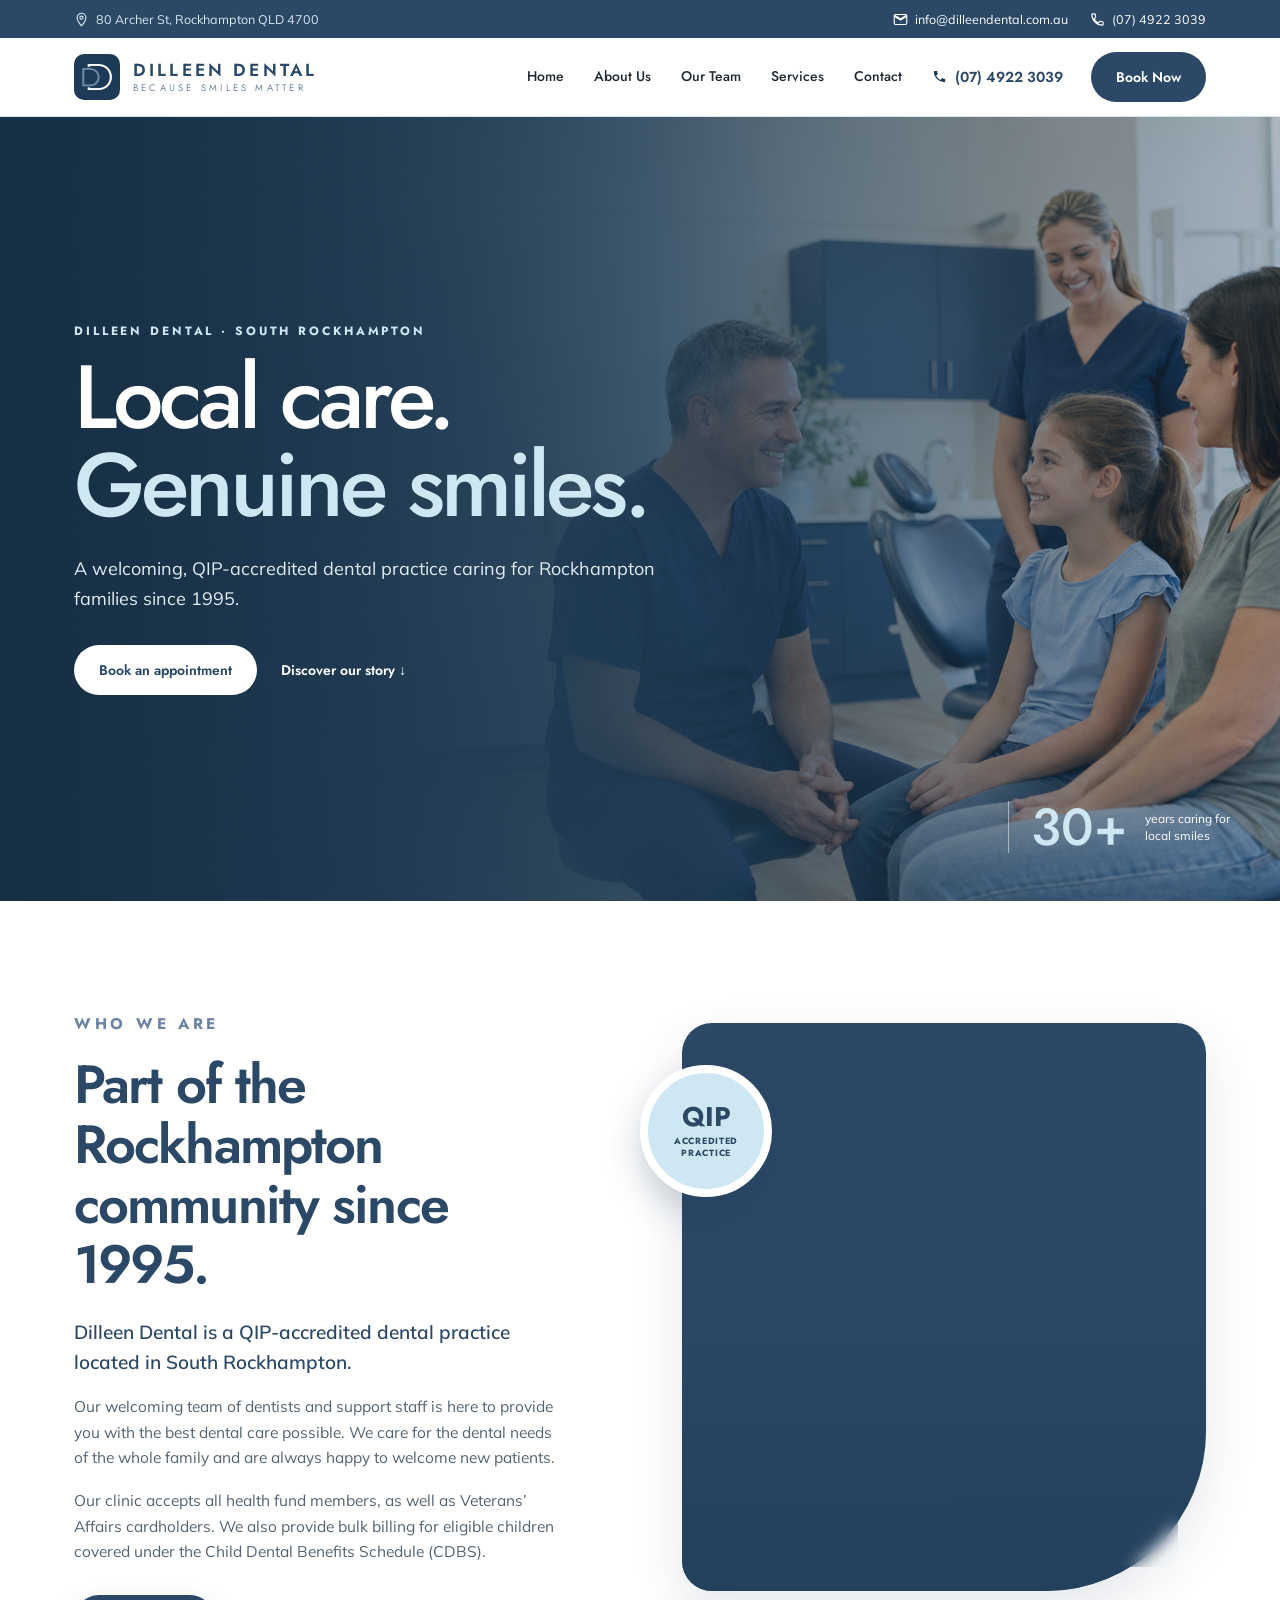
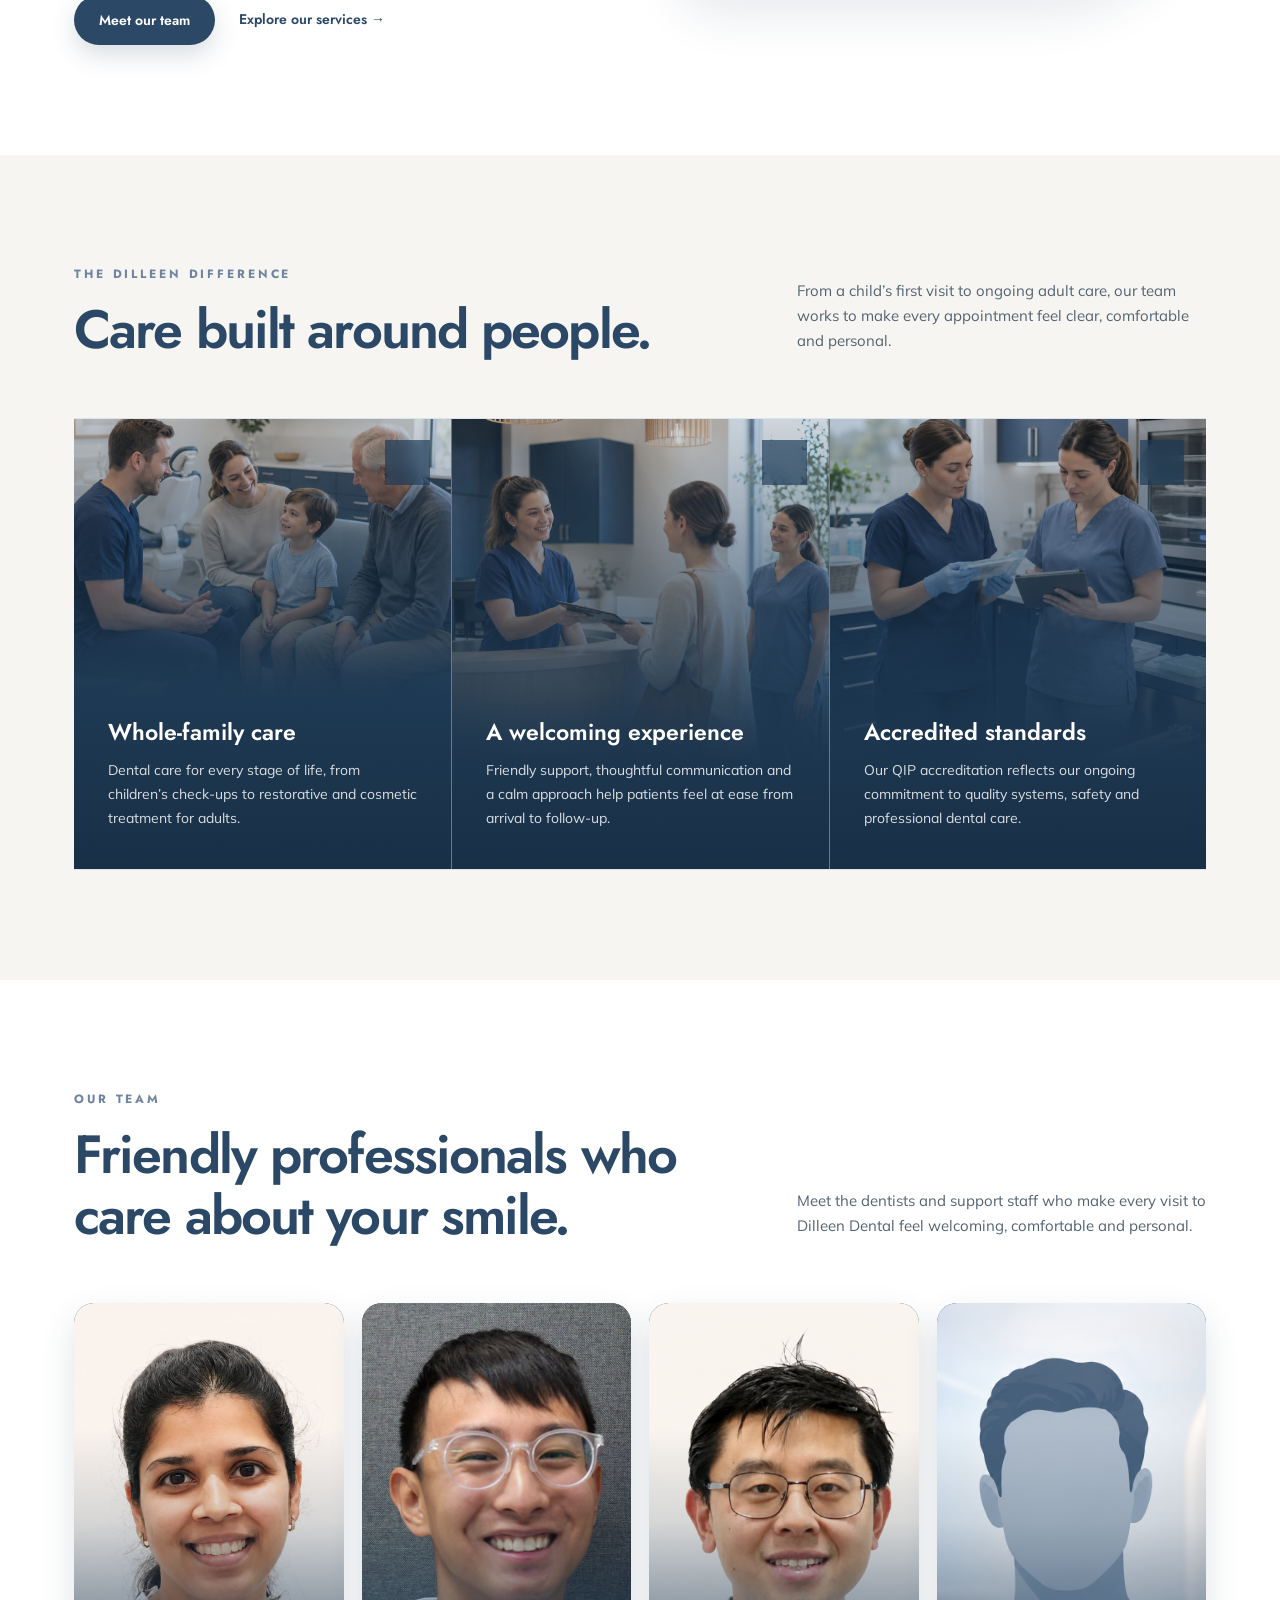
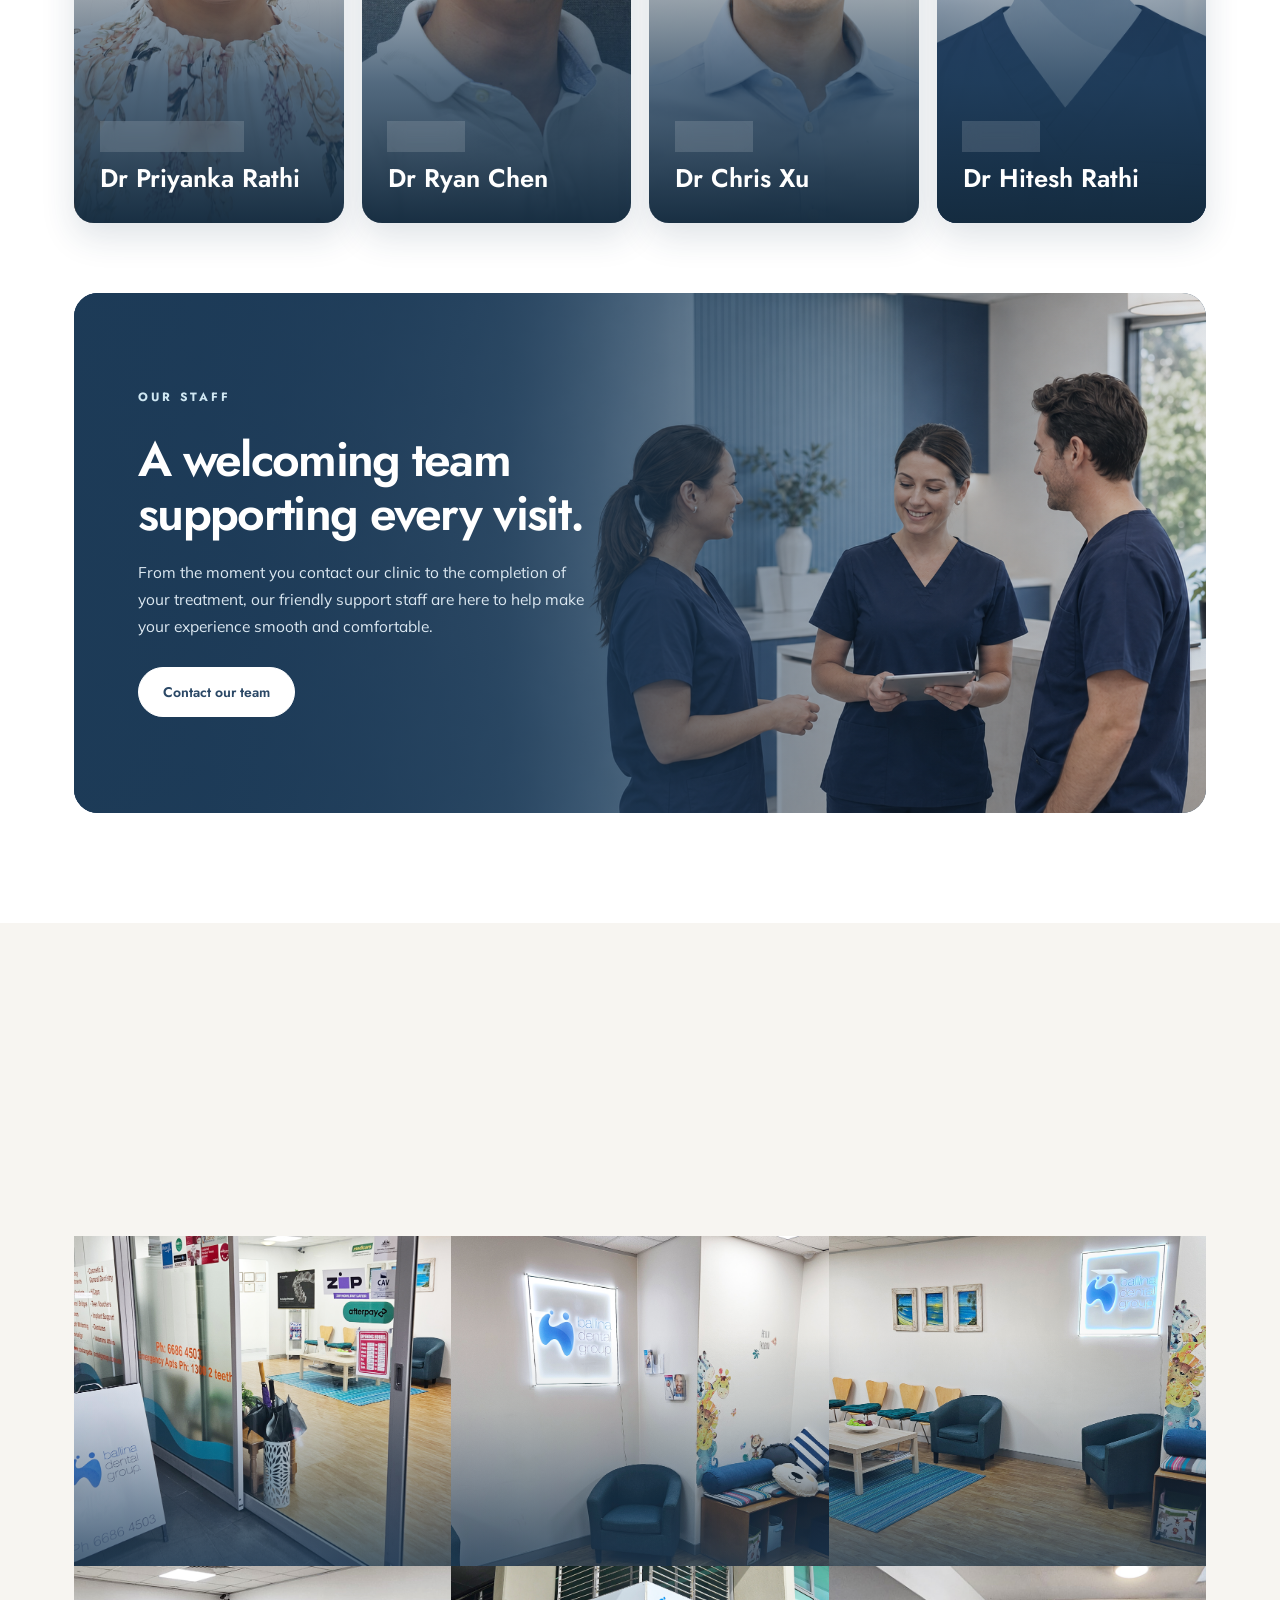
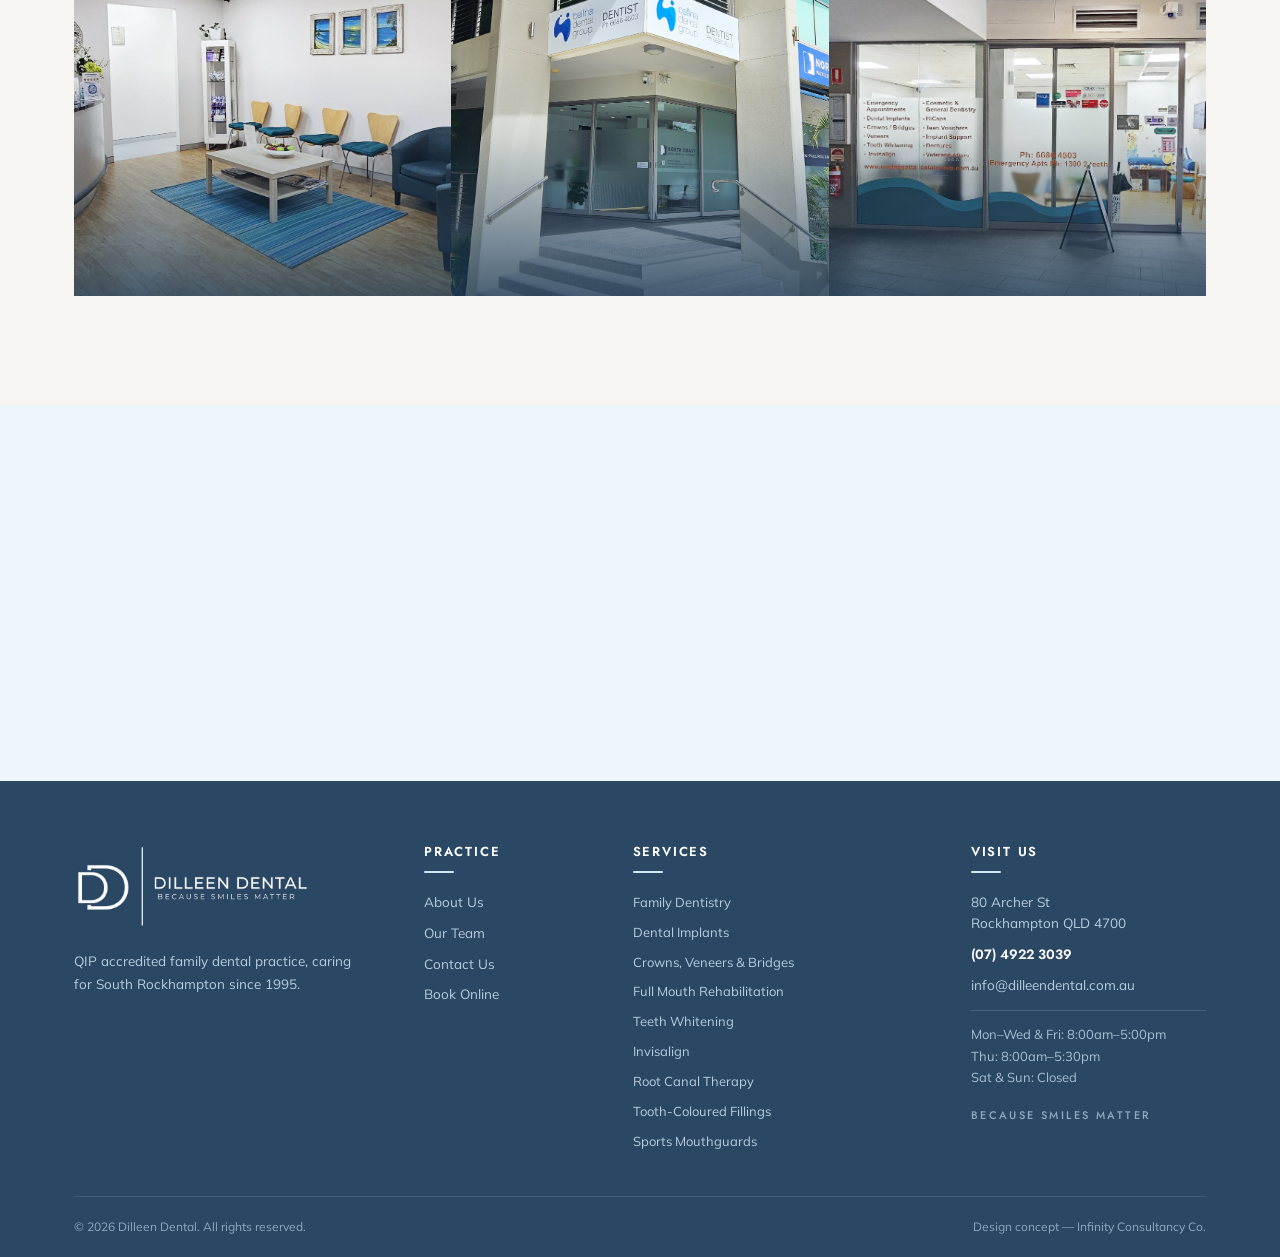
==== commit 159e4f39: "update for seo" ====
--- a/about-us.html
+++ b/about-us.html
@@ -3,11 +3,46 @@
   <head>
     <meta charset="UTF-8" />
     <meta name="viewport" content="width=device-width, initial-scale=1.0" />
+    <!-- TEMPORARY — prototype indexing block. This site is being developed on
+         a Vercel preview domain. Remove this tag as LAUNCH CHECKLIST item #1
+         once the production domain (https://dilleendental.com.au) is live.
+         See LAUNCH_CHECKLIST.md. -->
+    <meta name="robots" content="noindex, nofollow" />
     <meta
       name="description"
       content="Meet Dilleen Dental, a QIP-accredited South Rockhampton dental practice caring for local families since 1995."
     />
     <title>About Us | Dilleen Dental</title>
+    <link rel="canonical" href="https://dilleendental.com.au/about-us.html" />
+
+    <meta property="og:type" content="website" />
+    <meta property="og:site_name" content="Dilleen Dental" />
+    <meta property="og:locale" content="en_AU" />
+    <meta property="og:url" content="https://dilleendental.com.au/about-us.html" />
+    <meta property="og:title" content="About Us | Dilleen Dental" />
+    <meta
+      property="og:description"
+      content="Meet Dilleen Dental, a QIP-accredited South Rockhampton dental practice caring for local families since 1995."
+    />
+    <meta
+      property="og:image"
+      content="https://dilleendental.com.au/images/blue-long-logo.png"
+    />
+    <meta name="twitter:card" content="summary_large_image" />
+    <meta name="twitter:title" content="About Us | Dilleen Dental" />
+    <meta
+      name="twitter:description"
+      content="Meet Dilleen Dental, a QIP-accredited South Rockhampton dental practice caring for local families since 1995."
+    />
+    <meta
+      name="twitter:image"
+      content="https://dilleendental.com.au/images/blue-long-logo.png"
+    />
+
+    <link
+      rel="icon"
+      href="images/blue-logo.png"
+    />
 
     <link rel="preconnect" href="https://fonts.googleapis.com" />
     <link rel="preconnect" href="https://fonts.gstatic.com" crossorigin />
@@ -19,6 +54,48 @@
     <link rel="stylesheet" href="css/header.css" />
     <link rel="stylesheet" href="css/about-us.css" />
     <link rel="stylesheet" href="css/footer.css" />
+
+    <script type="application/ld+json">
+    {
+      "@context": "https://schema.org",
+      "@graph": [
+        {
+          "@type": "Dentist",
+          "@id": "https://dilleendental.com.au/#organization",
+          "name": "Dilleen Dental",
+          "url": "https://dilleendental.com.au/",
+          "logo": "https://dilleendental.com.au/images/blue-long-logo.png",
+          "telephone": "+61 7 4922 3039",
+          "email": "info@dilleendental.com.au",
+          "address": {
+            "@type": "PostalAddress",
+            "streetAddress": "80 Archer Street",
+            "addressLocality": "Rockhampton",
+            "addressRegion": "QLD",
+            "postalCode": "4700",
+            "addressCountry": "AU"
+          }
+        },
+        {
+          "@type": "BreadcrumbList",
+          "itemListElement": [
+            {
+              "@type": "ListItem",
+              "position": 1,
+              "name": "Home",
+              "item": "https://dilleendental.com.au/"
+            },
+            {
+              "@type": "ListItem",
+              "position": 2,
+              "name": "About Us",
+              "item": "https://dilleendental.com.au/about-us.html"
+            }
+          ]
+        }
+      ]
+    }
+    </script>
   </head>
 
   <body>
@@ -82,7 +159,7 @@
       </div>
     </header>
 
-    <main id="main-content">
+  <main id="main-content">
       <section class="page-hero">
         <div class="page-hero__media" aria-hidden="true">
           <img src="images/who-we-are-bg.png" alt="" />
@@ -158,14 +235,14 @@
 
               <img
                 class="who-photo"
-                src="images/about-us-1.png"
+                src="images/about-us-2.png"
                 alt=""
                 aria-hidden="true"
               />
 
               <img
                 class="who-photo"
-                src="images/about-us-1.png"
+                src="images/about-us-3.png"
                 alt=""
                 aria-hidden="true"
               />
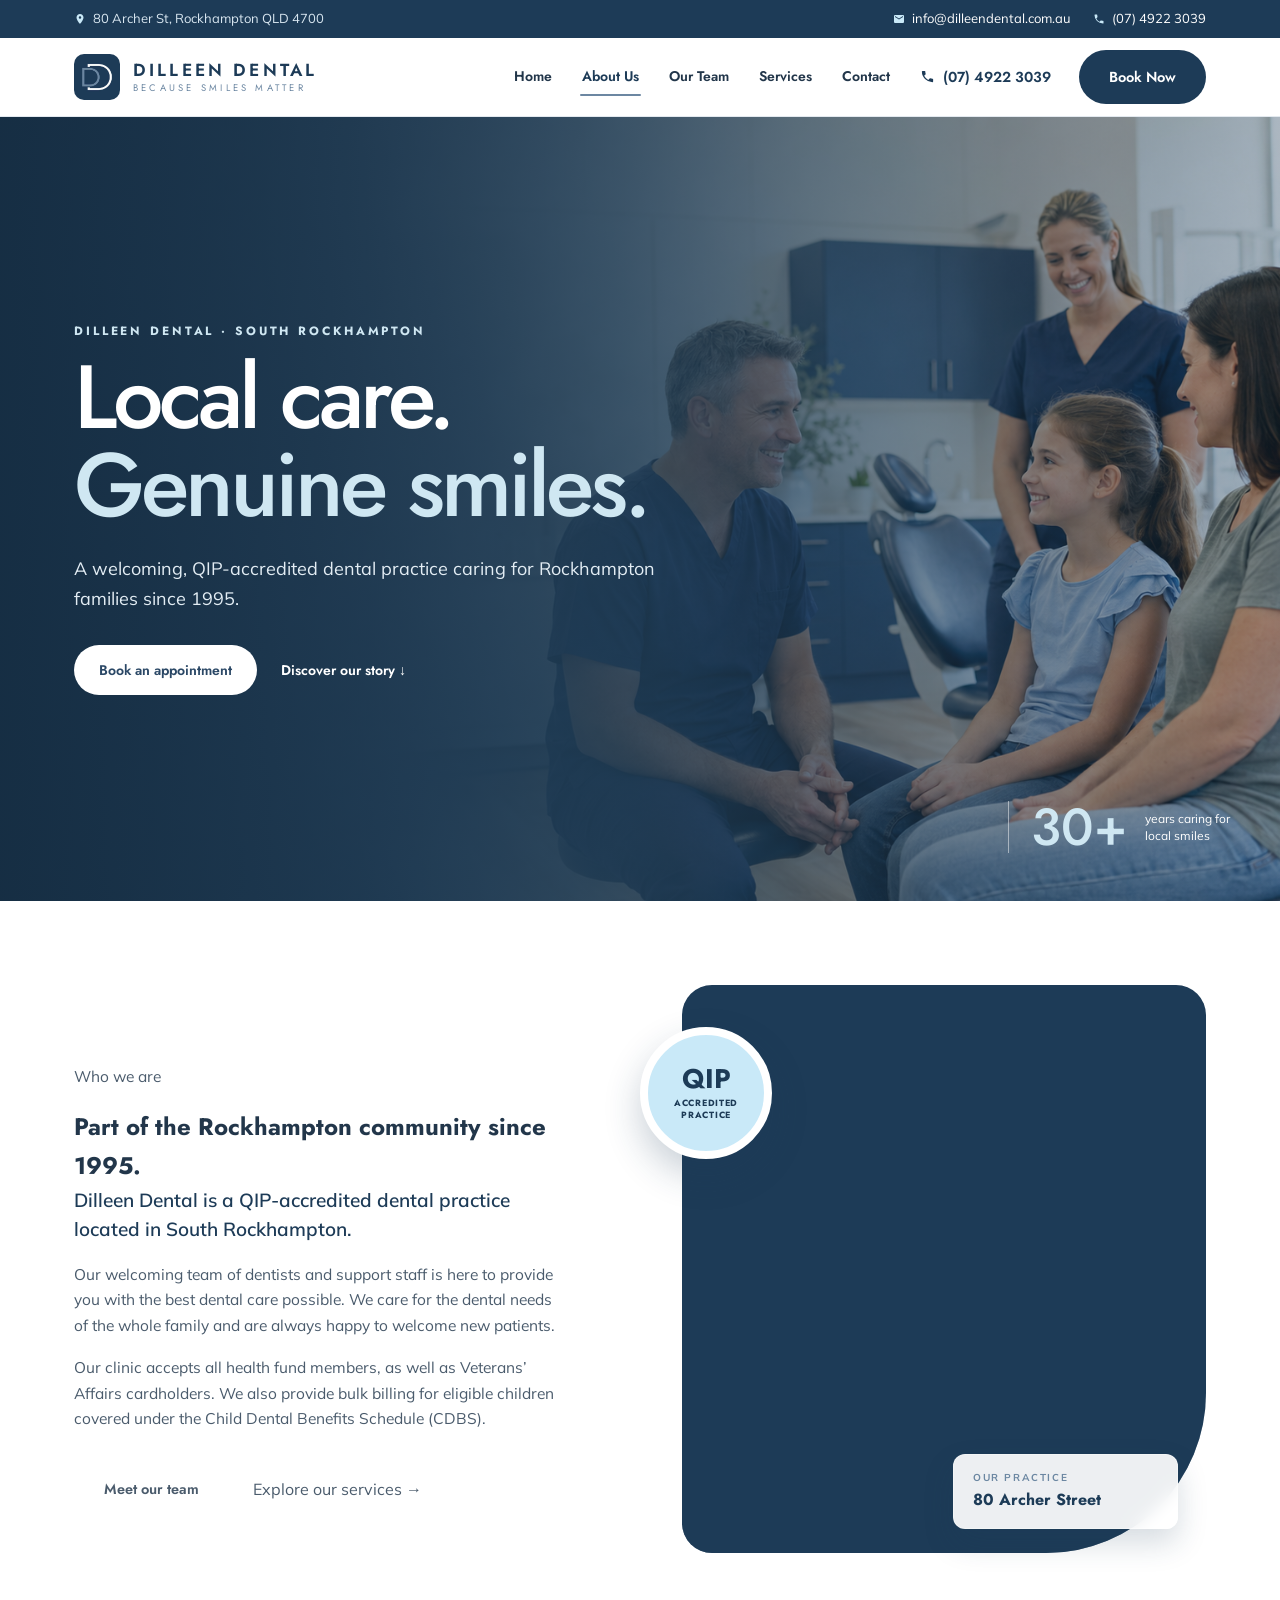
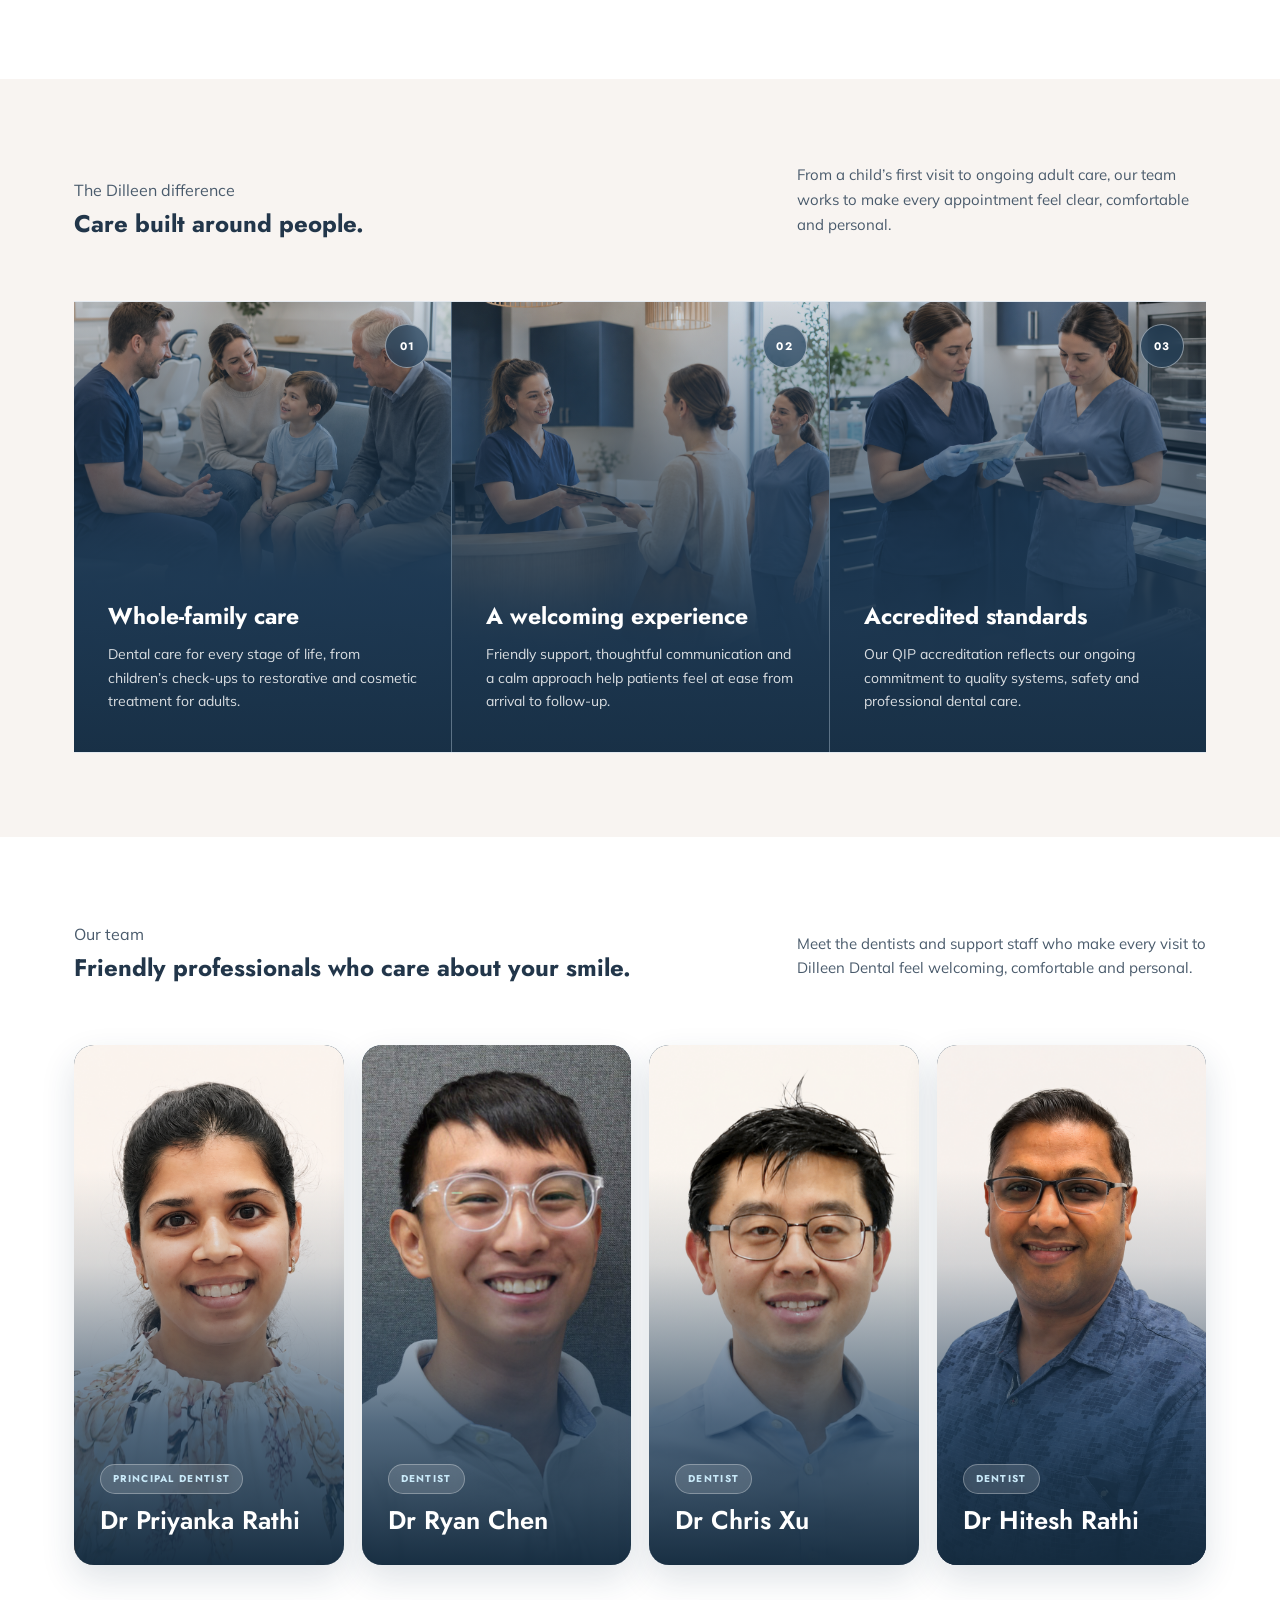
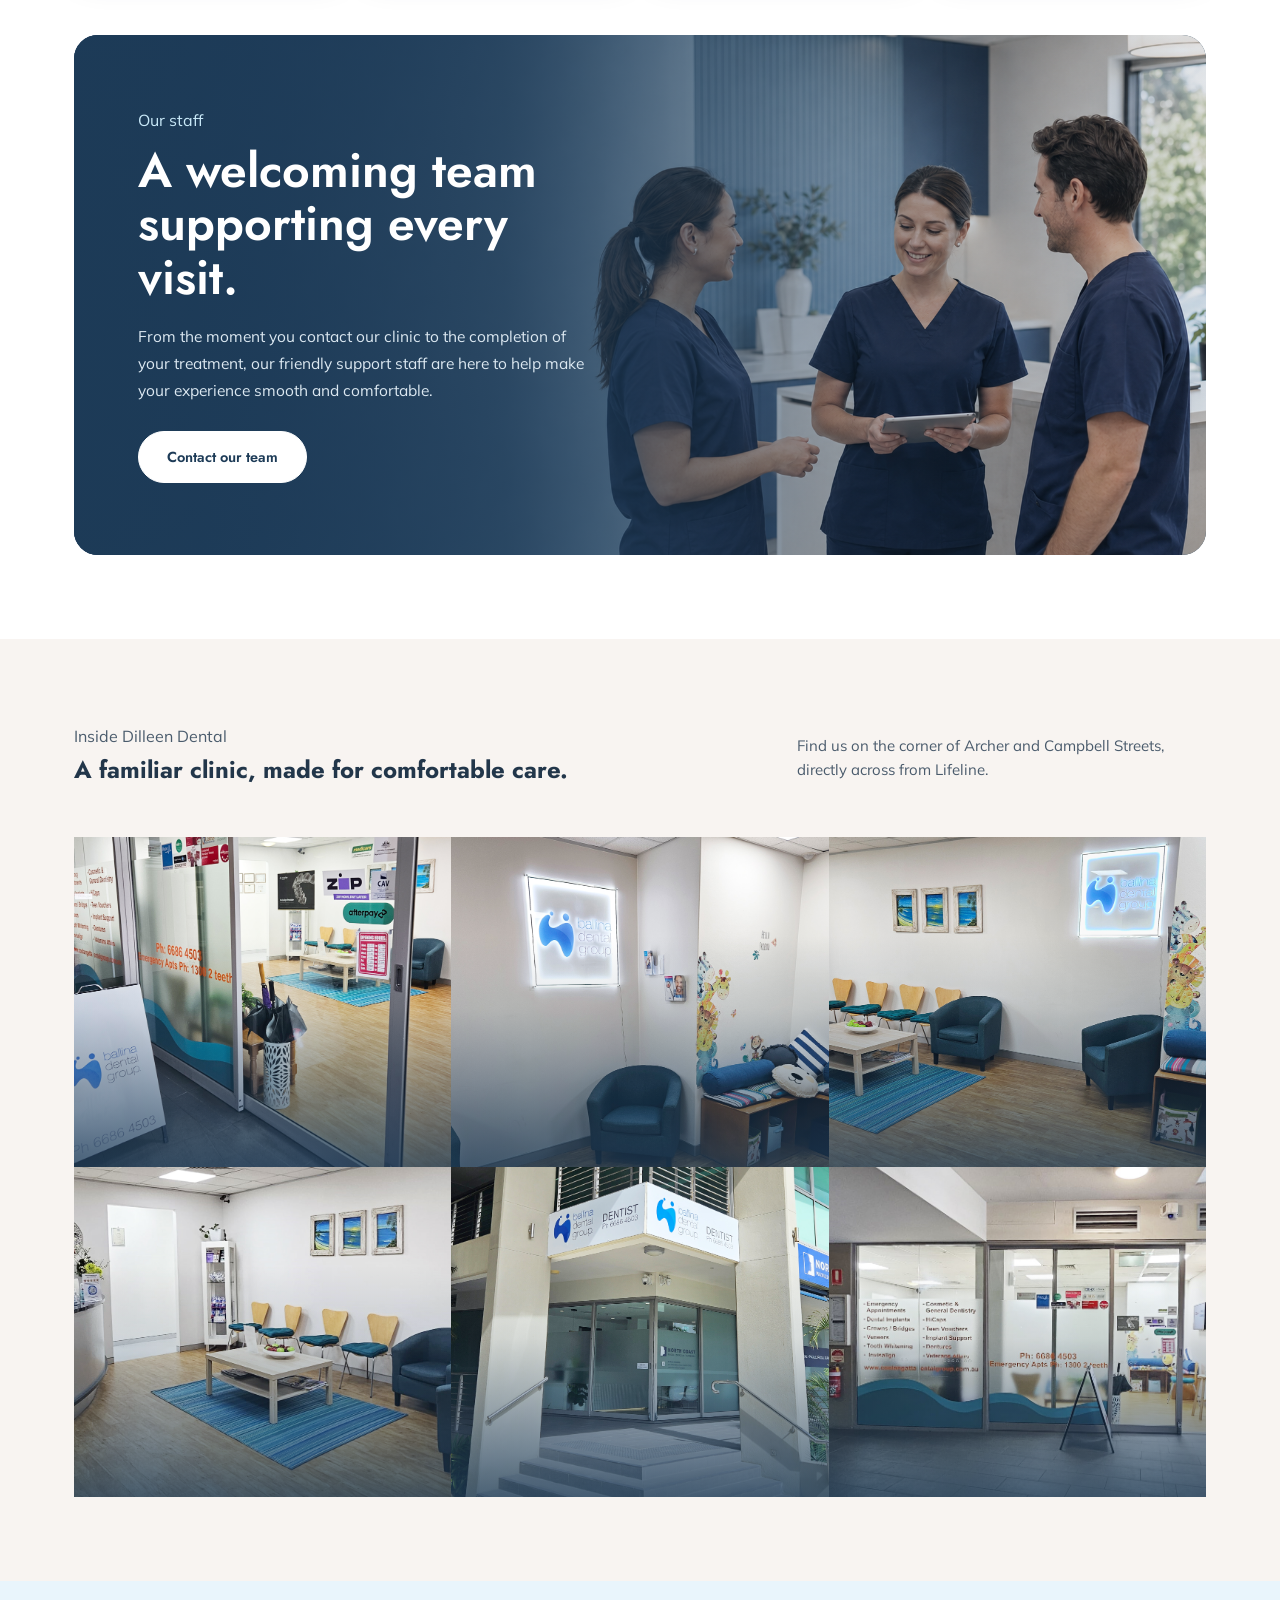
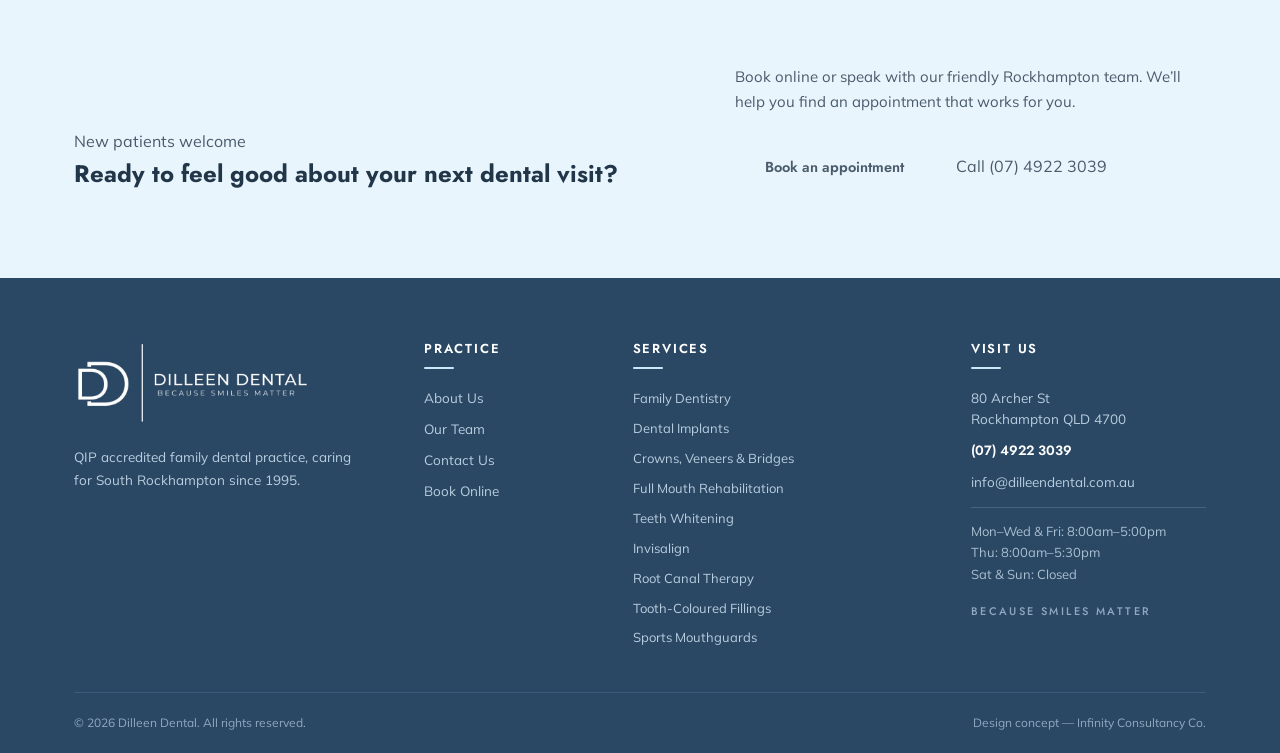
==== commit b037e1c7: "refactor: mobile navbar" ====
--- a/about-us.html
+++ b/about-us.html
@@ -51,9 +51,9 @@
       rel="stylesheet"
     />
     <link rel="stylesheet" href="css/base.css" />
-    <link rel="stylesheet" href="css/header.css" />
     <link rel="stylesheet" href="css/about-us.css" />
     <link rel="stylesheet" href="css/footer.css" />
+    <link rel="stylesheet" href="css/global-header.css" />
 
     <script type="application/ld+json">
     {
@@ -99,24 +99,26 @@
   </head>
 
   <body>
-    <div id="top" class="topbar">
+    <div id="top" class="site-topbar">
       <div class="wrap">
-        <span class="tb-item"
+        <span class="site-topbar__item site-topbar__address"
           ><svg width="12" height="12" viewBox="0 0 24 24" fill="#c9e9f8">
             <path
               d="M12 2C8.1 2 5 5.1 5 9c0 5.2 7 13 7 13s7-7.8 7-13c0-3.9-3.1-7-7-7zm0 9.5A2.5 2.5 0 1 1 12 6.5a2.5 2.5 0 0 1 0 5z"
             /></svg
           >80 Archer St, Rockhampton QLD 4700</span
         >
-        <span class="topbar-contact-group">
-          <a class="tb-item tb-hide" href="mailto:info@dilleendental.com.au"
+        <span class="site-topbar__contacts">
+          <a
+            class="site-topbar__item site-topbar__email"
+            href="mailto:info@dilleendental.com.au"
             ><svg width="12" height="12" viewBox="0 0 24 24" fill="#c9e9f8">
               <path
                 d="M20 4H4a2 2 0 0 0-2 2v12a2 2 0 0 0 2 2h16a2 2 0 0 0 2-2V6a2 2 0 0 0-2-2zm0 4-8 5-8-5V6l8 5 8-5v2z"
               /></svg
             >info@dilleendental.com.au</a
           >
-          <a class="tb-item" href="tel:0749223039"
+          <a class="site-topbar__item" href="tel:0749223039"
             ><svg width="12" height="12" viewBox="0 0 24 24" fill="#c9e9f8">
               <path
                 d="M6.6 10.8a15.5 15.5 0 0 0 6.6 6.6l2.2-2.2a1 1 0 0 1 1-.25 11.4 11.4 0 0 0 3.6.57 1 1 0 0 1 1 1V20a1 1 0 0 1-1 1A17 17 0 0 1 3 4a1 1 0 0 1 1-1h3.5a1 1 0 0 1 1 1 11.4 11.4 0 0 0 .57 3.6 1 1 0 0 1-.25 1z"
@@ -127,33 +129,41 @@
       </div>
     </div>
 
-    <header id="hdr">
-      <div class="wrap nav">
-        <a class="logo" href="#top">
+    <header id="site-header" class="site-header">
+      <div class="wrap site-nav">
+        <a class="site-logo" href="index.html" aria-label="Dilleen Dental home">
           <img
             src="images/blue-logo.png"
             alt="Dilleen Dental monogram"
           />
-          <span class="lt"
+          <span class="site-logo__text"
             ><b>DILLEEN DENTAL</b><span>BECAUSE SMILES MATTER</span></span
           >
         </a>
-        <nav class="main" id="mainnav">
-          <a href="index.html#top">Home</a>
-          <a href="about-us.html#top">About Us</a>
-          <a href="full-team.html#top">Our Team</a>
-          <a href="services.html#top">Services</a>
-          <a href="contact-team.html#top">Contact</a>
+        <nav class="site-main-nav" id="site-main-nav" aria-label="Primary navigation">
+          <a href="index.html">Home</a>
+          <a href="about-us.html" aria-current="page">About Us</a>
+          <a href="full-team.html">Our Team</a>
+          <a href="services.html">Services</a>
+          <a href="contact-team.html">Contact</a>
+          <a class="site-main-nav__mobile-book" href="appointment.html">Book Appointment</a>
         </nav>
-        <a class="h-phone" href="tel:0749223039"
+        <a class="site-header-phone" href="tel:0749223039"
           ><svg width="15" height="15" viewBox="0 0 24 24" fill="#1d3b57">
             <path
               d="M6.6 10.8a15.5 15.5 0 0 0 6.6 6.6l2.2-2.2a1 1 0 0 1 1-.25 11.4 11.4 0 0 0 3.6.57 1 1 0 0 1 1 1V20a1 1 0 0 1-1 1A17 17 0 0 1 3 4a1 1 0 0 1 1-1h3.5a1 1 0 0 1 1 1 11.4 11.4 0 0 0 .57 3.6 1 1 0 0 1-.25 1z"
             /></svg
           >(07) 4922 3039</a
         >
-        <a class="btn navy" href="appointment.html#top">Book Now</a>
-        <button class="burger" id="burger" aria-label="Menu">
+        <a class="btn navy site-book-button" href="appointment.html">Book Now</a>
+        <button
+          class="site-menu-toggle"
+          id="site-menu-toggle"
+          type="button"
+          aria-label="Open navigation menu"
+          aria-controls="site-main-nav"
+          aria-expanded="false"
+        >
           <span></span><span></span><span></span>
         </button>
       </div>
@@ -600,6 +610,7 @@
         </div>
       </div>
     </footer>
-      <script src="js/about-us.js"></script>
+    <script src="js/global-header.js"></script>
+    <script src="js/about-us.js"></script>
   </body>
 </html>
--- a/css/about-us.css
+++ b/css/about-us.css
@@ -1,324 +1,3 @@
-:root {
-  --navy: #2b4866;
-  --navy-deep: #203a53;
-  --slate: #6e84a0;
-  --sky: #cfe7f2;
-  --sky-soft: #edf7fb;
-  --paper: #f7f5f1;
-  --white: #ffffff;
-  --ink: #1f2933;
-  --body: #526371;
-  --line: #dbe4ea;
-  --head: "Jost", Arial, sans-serif;
-  --body-font: "Mulish", Arial, sans-serif;
-  --shadow: 0 20px 50px rgba(29, 59, 87, 0.12);
-  --wrap: min(1180px, calc(100% - 48px));
-}
-
-* {
-  box-sizing: border-box;
-}
-
-html {
-  scroll-behavior: smooth;
-}
-
-body {
-  margin: 0;
-  background: var(--white);
-  color: var(--body);
-  font-family: var(--body-font);
-  line-height: 1.65;
-}
-
-body,
-button,
-a {
-  -webkit-font-smoothing: antialiased;
-}
-
-
-
-img,
-svg {
-  display: block;
-}
-
-a {
-  color: inherit;
-  text-decoration: none;
-}
-
-p,
-h1,
-h2,
-h3,
-ul,
-figure {
-  margin-top: 0;
-}
-
-.wrap {
-  width: var(--wrap);
-  margin-inline: auto;
-}
-
-.skip-link {
-  position: fixed;
-  z-index: 1000;
-  top: 12px;
-  left: 12px;
-  padding: 10px 14px;
-  border-radius: 8px;
-  background: #fff;
-  color: var(--navy);
-  transform: translateY(-150%);
-}
-
-.skip-link:focus {
-  transform: translateY(0);
-}
-
-.section {
-  padding: 110px 0;
-}
-
-.eyebrow {
-  margin-bottom: 15px;
-  color: var(--slate);
-  font-family: var(--head);
-  font-size: 12px;
-  font-weight: 700;
-  letter-spacing: 0.24em;
-  text-transform: uppercase;
-}
-
-h1,
-h2,
-h3 {
-  color: var(--navy);
-  font-family: var(--head);
-  font-weight: 600;
-  line-height: 1.12;
-}
-
-h2 {
-  margin-bottom: 24px;
-  font-size: clamp(36px, 4.2vw, 58px);
-  letter-spacing: -0.035em;
-}
-
-.btn {
-  display: inline-flex;
-  align-items: center;
-  justify-content: center;
-  min-height: 50px;
-  padding: 13px 24px;
-  border: 1px solid transparent;
-  border-radius: 999px;
-  font-family: var(--head);
-  font-size: 14px;
-  font-weight: 600;
-  line-height: 1;
-  transition:
-    transform 0.2s ease,
-    box-shadow 0.2s ease,
-    background 0.2s ease;
-}
-
-.btn:hover {
-  transform: translateY(-2px);
-}
-
-.btn--navy {
-  background: var(--navy);
-  box-shadow: 0 10px 24px rgba(29, 59, 87, 0.17);
-  color: #fff;
-}
-
-.btn--navy:hover {
-  background: var(--navy-deep);
-  box-shadow: 0 14px 28px rgba(29, 59, 87, 0.24);
-}
-
-.text-link,
-.light-link {
-  font-family: var(--head);
-  font-size: 14px;
-  font-weight: 600;
-}
-
-.text-link {
-  color: var(--navy);
-}
-
-.light-link {
-  color: #fff;
-}
-
-.text-link:hover,
-.light-link:hover {
-  text-decoration: underline;
-  text-underline-offset: 5px;
-}
-
-/* Top bar and navigation */
-
-.topbar {
-  min-height: 38px;
-  background: var(--navy);
-  color: #d9e7f1;
-  font-size: 12.5px;
-}
-
-.topbar__inner,
-.topbar__group,
-.topbar a {
-  display: flex;
-  align-items: center;
-}
-
-.topbar__inner {
-  justify-content: space-between;
-  min-height: 38px;
-  gap: 20px;
-}
-
-.topbar__group {
-  gap: 26px;
-}
-
-.topbar a {
-  gap: 7px;
-  color: #fff;
-}
-
-.topbar svg {
-  width: 15px;
-  height: 15px;
-  fill: none;
-  stroke: currentColor;
-  stroke-width: 1.8;
-}
-
-.site-header {
-  position: sticky;
-  z-index: 100;
-  top: 0;
-  border-bottom: 1px solid rgba(29, 59, 87, 0.1);
-  background: rgba(255, 255, 255, 0.96);
-  box-shadow: 0 7px 22px rgba(29, 59, 87, 0.05);
-  backdrop-filter: blur(10px);
-}
-
-.nav {
-  display: flex;
-  align-items: center;
-  min-height: 78px;
-  gap: 28px;
-}
-
-.brand {
-  display: inline-flex;
-  align-items: center;
-  flex: 0 0 auto;
-  gap: 12px;
-  margin-right: auto;
-}
-
-.brand__mark {
-  display: grid;
-  width: 47px;
-  height: 47px;
-  place-items: center;
-  border: 1px solid var(--sky);
-  border-radius: 50%;
-  color: var(--navy);
-}
-
-.brand__mark svg {
-  width: 35px;
-  height: 35px;
-  fill: none;
-  stroke: currentColor;
-  stroke-linecap: round;
-  stroke-linejoin: round;
-  stroke-width: 1.4;
-}
-
-.brand__type {
-  line-height: 1.15;
-}
-
-.brand__type strong,
-.brand__type small {
-  display: block;
-  font-family: var(--head);
-}
-
-.brand__type strong {
-  color: var(--navy);
-  font-size: 17px;
-  letter-spacing: 0.18em;
-}
-
-.brand__type small {
-  margin-top: 4px;
-  color: var(--slate);
-  font-size: 9px;
-  letter-spacing: 0.32em;
-}
-
-.main-nav {
-  display: flex;
-  align-items: center;
-  gap: 26px;
-  color: var(--ink);
-  font-size: 13.5px;
-  font-weight: 700;
-}
-
-.main-nav a {
-  position: relative;
-  padding: 8px 0;
-}
-
-.main-nav a::after {
-  position: absolute;
-  right: 100%;
-  bottom: 1px;
-  left: 0;
-  height: 2px;
-  background: var(--slate);
-  content: "";
-  transition: right 0.22s ease;
-}
-
-.main-nav a:hover::after,
-.main-nav a.active::after {
-  right: 0;
-}
-
-.header-phone {
-  color: var(--navy);
-  font-family: var(--head);
-  font-size: 14px;
-  font-weight: 700;
-}
-
-.nav-book {
-  min-height: 46px;
-  padding-inline: 22px;
-}
-
-.nav-toggle,
-.burger {
-  display: none;
-}
-
-
-/* Who we are */
-
 .who {
   background: #fff;
 }
@@ -882,7 +561,7 @@
 }
 
 /* ========================================
-   THREE DENTIST IMAGE CARDS
+   FOUR DENTIST IMAGE CARDS
 ======================================== */
 
 .about-team__grid {
@@ -1130,14 +809,6 @@
     grid-column: auto;
     justify-self: stretch;
   }
-
-  /* Centre the third dentist */
-
-  .about-team__member:last-child {
-    width: calc(50% - 11px);
-    grid-column: 1 / -1;
-    justify-self: center;
-  }
 }
 
 /* ========================================
@@ -1676,4 +1347,4 @@
     opacity: 1;
     transform: none;
   }
-}+}
--- a/css/global-header.css
+++ b/css/global-header.css
@@ -0,0 +1,371 @@
+:root {
+  --topbar-height: 38px;
+  --header-height: 78px;
+  --header-navy: #1d3b57;
+  --header-slate: #6c87a2;
+  --header-sky: #c9e9f8;
+  --header-ink: #22364a;
+  --header-line: #e3e9ef;
+}
+
+/* Shared topbar */
+.site-topbar {
+  min-height: var(--topbar-height);
+  background: var(--header-navy);
+  color: #d9e7f1;
+  font-family: var(--sans, "Mulish", sans-serif);
+  font-size: 13px;
+  line-height: 1.35;
+}
+
+.site-topbar > .wrap {
+  display: flex;
+  align-items: center;
+  justify-content: space-between;
+  min-height: var(--topbar-height);
+  gap: 16px;
+}
+
+.site-topbar__contacts,
+.site-topbar__item {
+  display: inline-flex;
+  align-items: center;
+}
+
+.site-topbar__contacts {
+  flex: 0 0 auto;
+  gap: 22px;
+}
+
+.site-topbar__item {
+  gap: 7px;
+  color: inherit;
+  white-space: nowrap;
+}
+
+.site-topbar a.site-topbar__item {
+  color: #fff;
+  transition: color 0.2s ease;
+}
+
+.site-topbar a.site-topbar__item:hover {
+  color: var(--header-sky);
+}
+
+.site-topbar__item svg {
+  flex: 0 0 auto;
+}
+
+/* Shared site header */
+.site-header {
+  position: sticky;
+  z-index: 1000;
+  top: 0;
+  width: 100%;
+  border-bottom: 1px solid var(--header-line);
+  background: rgba(255, 255, 255, 0.97);
+  box-shadow: none;
+  backdrop-filter: blur(10px);
+  transition: box-shadow 0.2s ease;
+}
+
+.site-header.is-scrolled {
+  box-shadow: 0 8px 28px rgba(29, 59, 87, 0.12);
+}
+
+.site-header .site-nav {
+  display: flex;
+  align-items: center;
+  min-height: var(--header-height);
+  gap: 28px;
+}
+
+.site-header .site-logo {
+  display: inline-flex;
+  align-items: center;
+  flex: 0 0 auto;
+  gap: 13px;
+  margin-right: auto;
+}
+
+.site-header .site-logo img {
+  width: 46px;
+  height: 46px;
+  border-radius: 10px;
+  object-fit: contain;
+}
+
+.site-logo__text {
+  line-height: 1.15;
+}
+
+.site-logo__text b,
+.site-logo__text span {
+  display: block;
+  font-family: var(--head, "Jost", sans-serif);
+}
+
+.site-logo__text b {
+  color: var(--header-navy);
+  font-size: 17.5px;
+  font-weight: 600;
+  letter-spacing: 0.18em;
+}
+
+.site-logo__text span {
+  margin-top: 2px;
+  color: var(--header-slate);
+  font-size: 9.5px;
+  font-weight: 400;
+  letter-spacing: 0.34em;
+}
+
+.site-main-nav {
+  display: flex;
+  align-items: center;
+  gap: 26px;
+  color: var(--header-ink);
+  font-family: var(--head, "Jost", sans-serif);
+  font-size: 14px;
+  font-weight: 600;
+}
+
+.site-main-nav a {
+  position: relative;
+  padding: 8px 2px;
+  color: inherit;
+  white-space: nowrap;
+  transition: color 0.2s ease;
+}
+
+.site-main-nav a::after {
+  position: absolute;
+  right: 100%;
+  bottom: 1px;
+  left: 0;
+  height: 2px;
+  border-radius: 2px;
+  background: var(--header-slate);
+  content: "";
+  transition: right 0.22s ease;
+}
+
+.site-main-nav a:hover,
+.site-main-nav a:focus-visible,
+.site-main-nav a.is-active,
+.site-main-nav a[aria-current="page"] {
+  color: var(--header-navy);
+}
+
+.site-main-nav a:hover::after,
+.site-main-nav a:focus-visible::after,
+.site-main-nav a.is-active::after,
+.site-main-nav a[aria-current="page"]::after {
+  right: 0;
+}
+
+.site-header-phone {
+  display: inline-flex;
+  align-items: center;
+  flex: 0 0 auto;
+  gap: 8px;
+  color: var(--header-navy);
+  font-family: var(--head, "Jost", sans-serif);
+  font-size: 14.5px;
+  font-weight: 600;
+  white-space: nowrap;
+}
+
+.site-header .site-book-button {
+  flex: 0 0 auto;
+}
+
+.site-header .site-book-button[aria-current="page"] {
+  box-shadow: 0 0 0 3px rgba(108, 135, 162, 0.28);
+}
+
+.site-menu-toggle {
+  display: none;
+  width: 44px;
+  height: 44px;
+  padding: 0;
+  border: 0;
+  border-radius: 50%;
+  background: var(--sky-soft, #e9f5fc);
+  cursor: pointer;
+  place-content: center;
+}
+
+.site-menu-toggle span {
+  display: block;
+  width: 22px;
+  height: 2px;
+  margin: 3px 0;
+  border-radius: 3px;
+  background: var(--header-navy);
+  transition:
+    transform 0.2s ease,
+    opacity 0.2s ease;
+}
+
+.site-menu-toggle:focus-visible,
+.site-main-nav a:focus-visible,
+.site-logo:focus-visible,
+.site-header-phone:focus-visible {
+  outline: 3px solid rgba(108, 135, 162, 0.45);
+  outline-offset: 3px;
+}
+
+.site-main-nav__mobile-book {
+  display: none;
+}
+
+@media (max-width: 1020px) {
+  .site-header-phone,
+  .site-main-nav {
+    display: none;
+  }
+
+  .site-menu-toggle {
+    display: grid;
+    flex: 0 0 auto;
+  }
+
+  body.site-menu-open {
+    overflow: hidden;
+  }
+
+  body.site-menu-open .site-main-nav {
+    position: absolute;
+    top: 100%;
+    right: 0;
+    left: 0;
+    display: flex;
+    overflow-y: auto;
+    align-items: stretch;
+    flex-direction: column;
+    gap: 4px;
+    max-height: calc(100svh - var(--header-height));
+    padding: 18px max(24px, calc((100vw - 1180px) / 2));
+    border-bottom: 1px solid var(--header-line);
+    background: #fff;
+    box-shadow: 0 18px 30px rgba(29, 59, 87, 0.14);
+  }
+
+  .site-main-nav a {
+    width: 100%;
+    padding: 12px 14px;
+    border-radius: 10px;
+  }
+
+  .site-main-nav a::after {
+    display: none;
+  }
+
+  .site-main-nav a:hover,
+  .site-main-nav a:focus-visible,
+  .site-main-nav a.is-active,
+  .site-main-nav a[aria-current="page"] {
+    background: var(--sky-soft, #e9f5fc);
+  }
+
+  .site-main-nav__mobile-book {
+    display: inline-flex;
+    align-items: center;
+    justify-content: center;
+    margin-top: 6px;
+    background: var(--header-navy);
+    color: #fff !important;
+  }
+
+  .site-main-nav__mobile-book:hover,
+  .site-main-nav__mobile-book:focus-visible,
+  .site-main-nav__mobile-book.is-active,
+  .site-main-nav__mobile-book[aria-current="page"] {
+    background: #274c70 !important;
+  }
+
+  body.site-menu-open .site-menu-toggle span:nth-child(1) {
+    transform: translateY(5px) rotate(45deg);
+  }
+
+  body.site-menu-open .site-menu-toggle span:nth-child(2) {
+    opacity: 0;
+  }
+
+  body.site-menu-open .site-menu-toggle span:nth-child(3) {
+    transform: translateY(-5px) rotate(-45deg);
+  }
+}
+
+@media (max-width: 700px) {
+  .site-topbar__email {
+    display: none;
+  }
+
+  .site-header .site-book-button {
+    display: none;
+  }
+}
+
+@media (max-width: 560px) {
+  :root {
+    --header-height: 66px;
+  }
+
+  .site-topbar {
+    font-size: 11.5px;
+  }
+
+  .site-topbar > .wrap {
+    gap: 10px;
+    padding-inline: 16px;
+  }
+
+  .site-topbar__contacts {
+    gap: 10px;
+  }
+
+  .site-header .site-nav {
+    min-height: var(--header-height);
+    gap: 12px;
+  }
+
+  .site-header .site-logo img {
+    width: 40px;
+    height: 40px;
+  }
+
+  .site-logo__text b {
+    font-size: 14.5px;
+    letter-spacing: 0.12em;
+  }
+
+  .site-logo__text span {
+    display: none;
+  }
+
+  body.site-menu-open .site-main-nav {
+    max-height: calc(100svh - var(--header-height));
+  }
+}
+
+@media (max-width: 390px) {
+  .site-topbar__address {
+    overflow: hidden;
+    max-width: 58vw;
+    text-overflow: ellipsis;
+  }
+
+  .site-logo__text b {
+    font-size: 13px;
+  }
+}
+
+@media (prefers-reduced-motion: reduce) {
+  .site-header,
+  .site-main-nav a::after,
+  .site-menu-toggle span {
+    transition: none;
+  }
+}
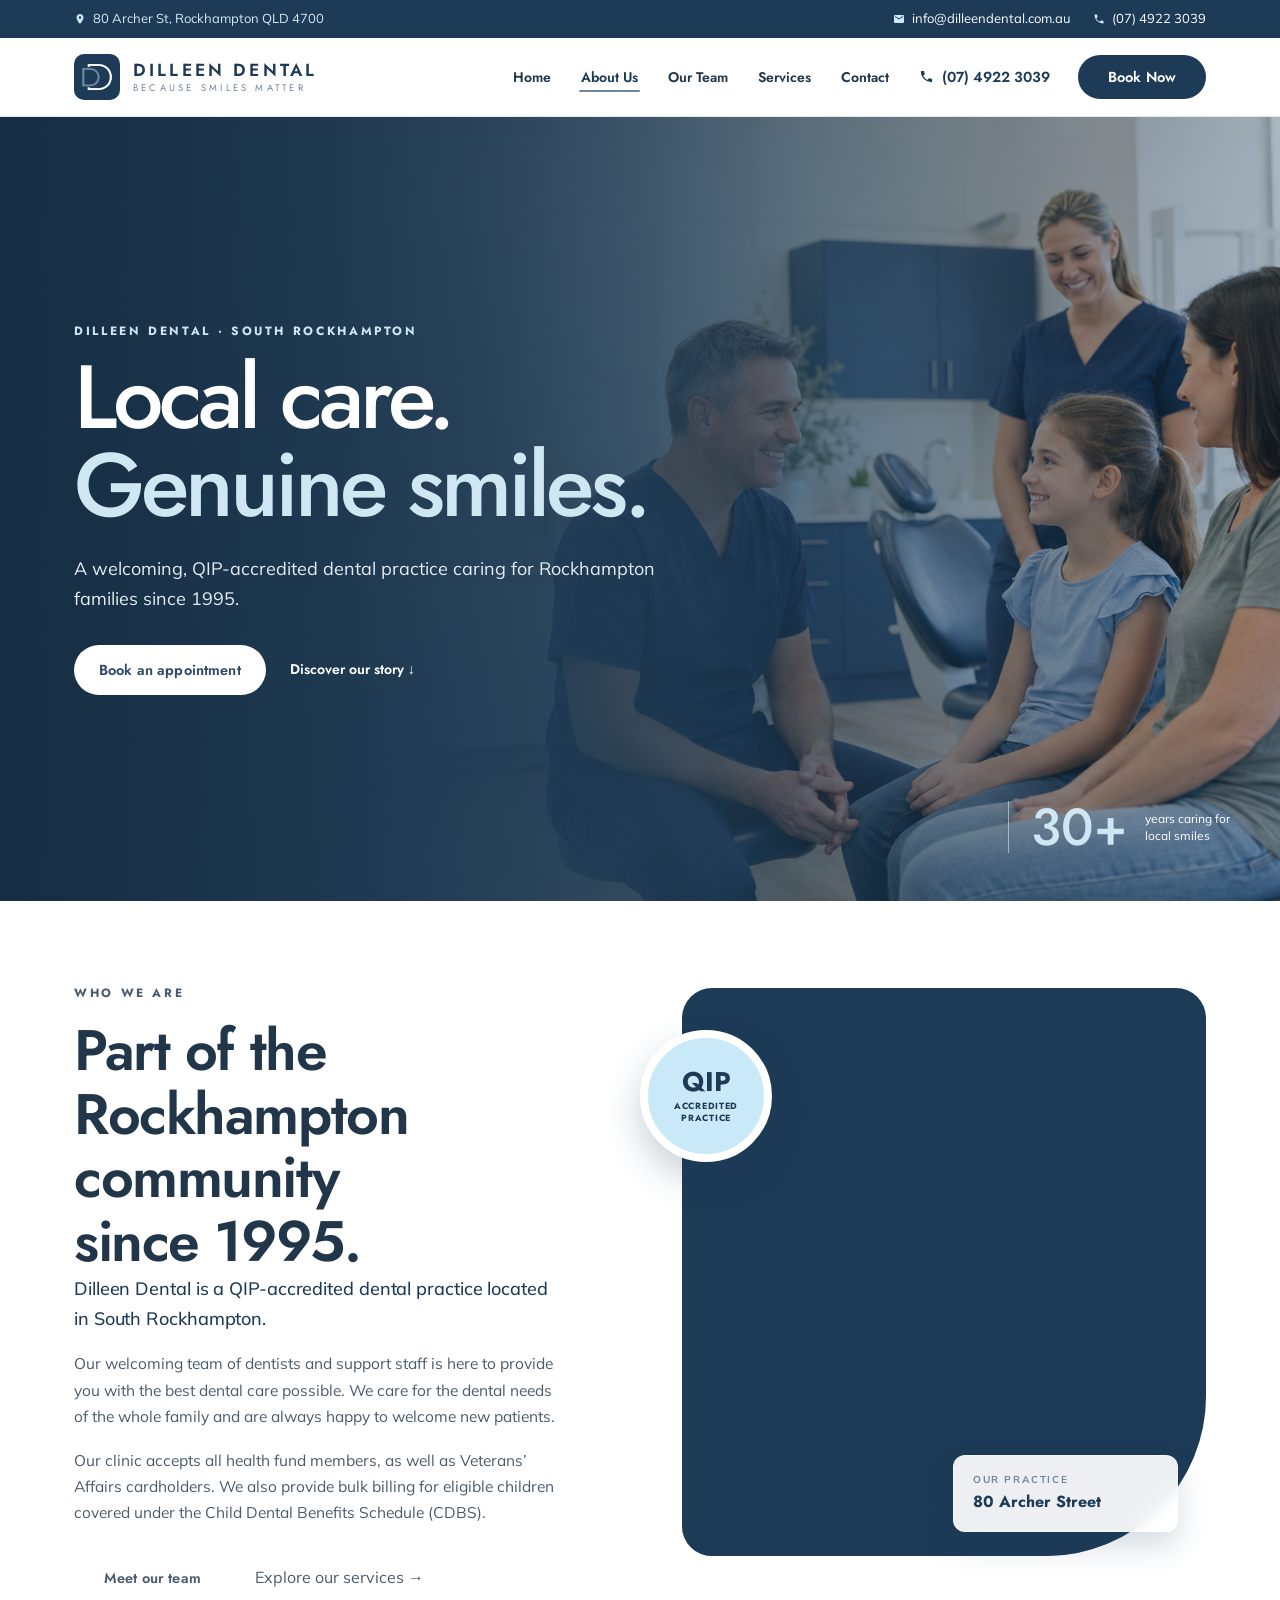
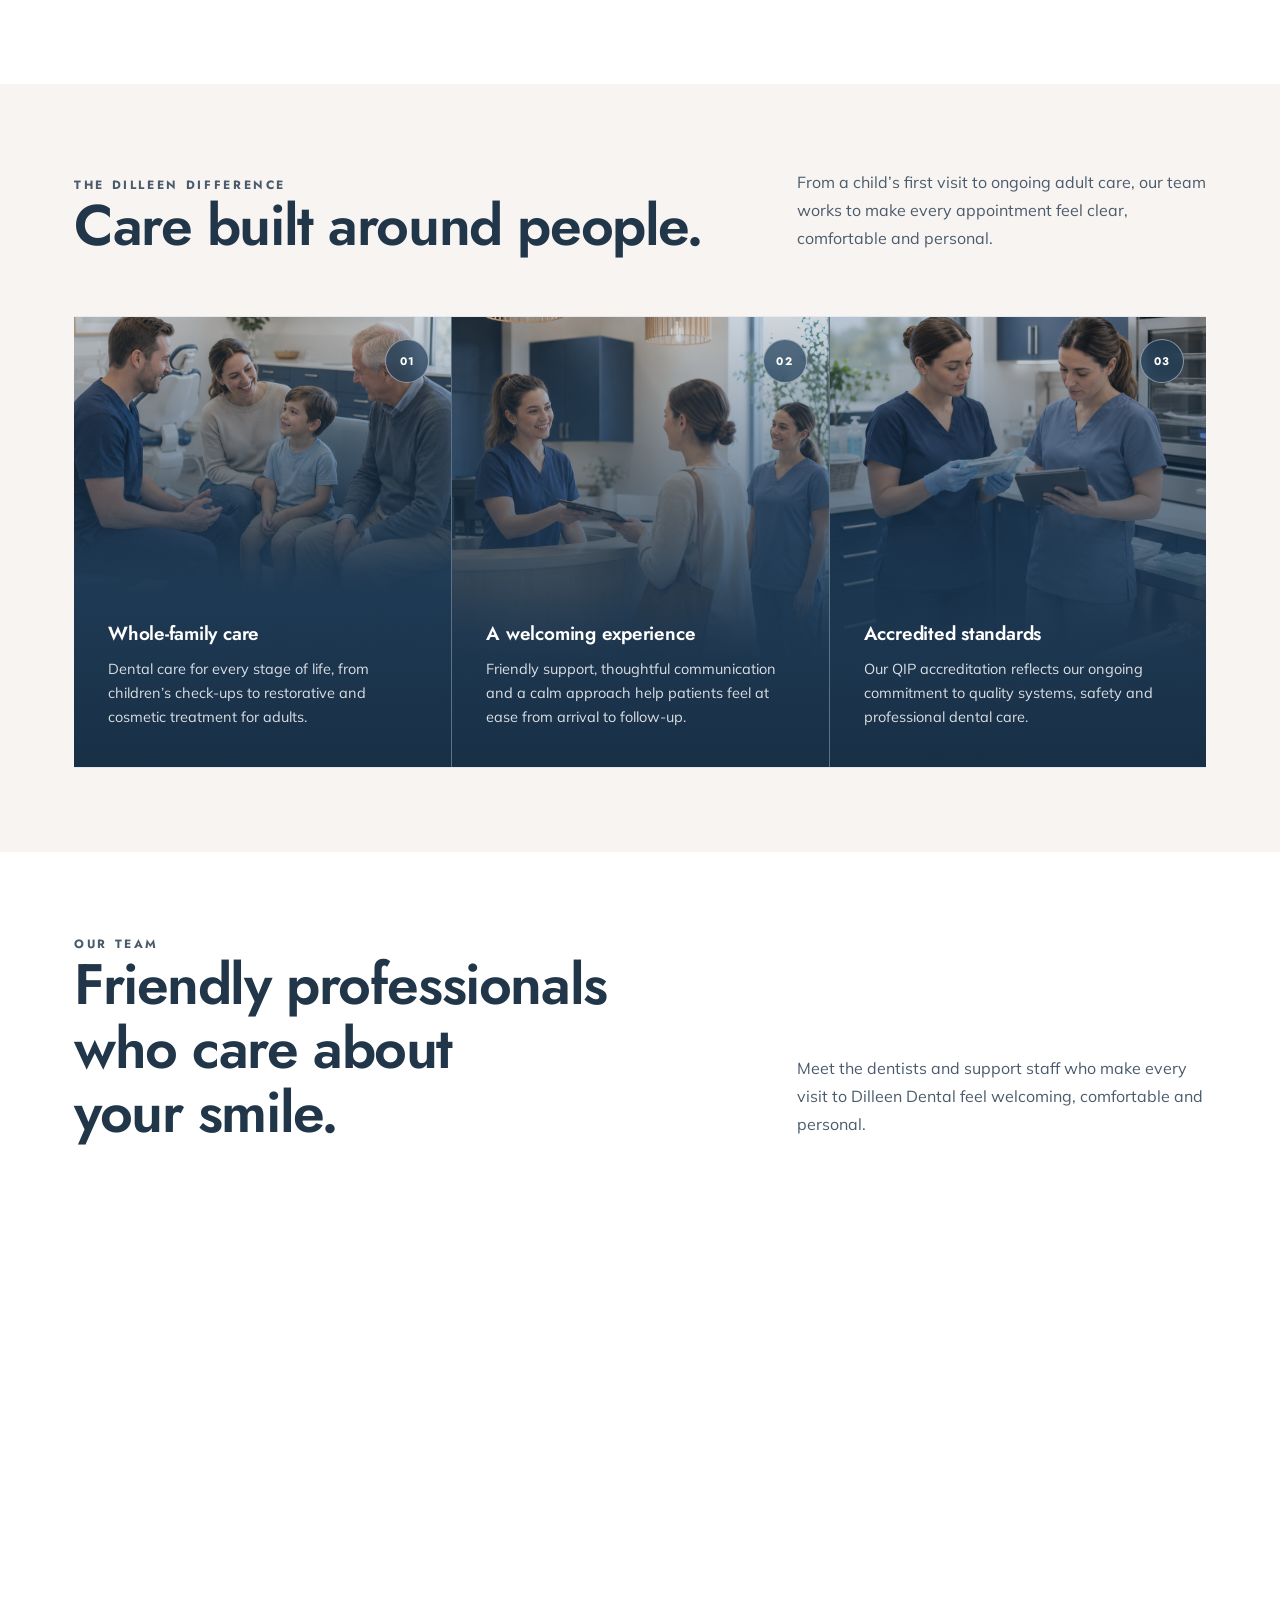
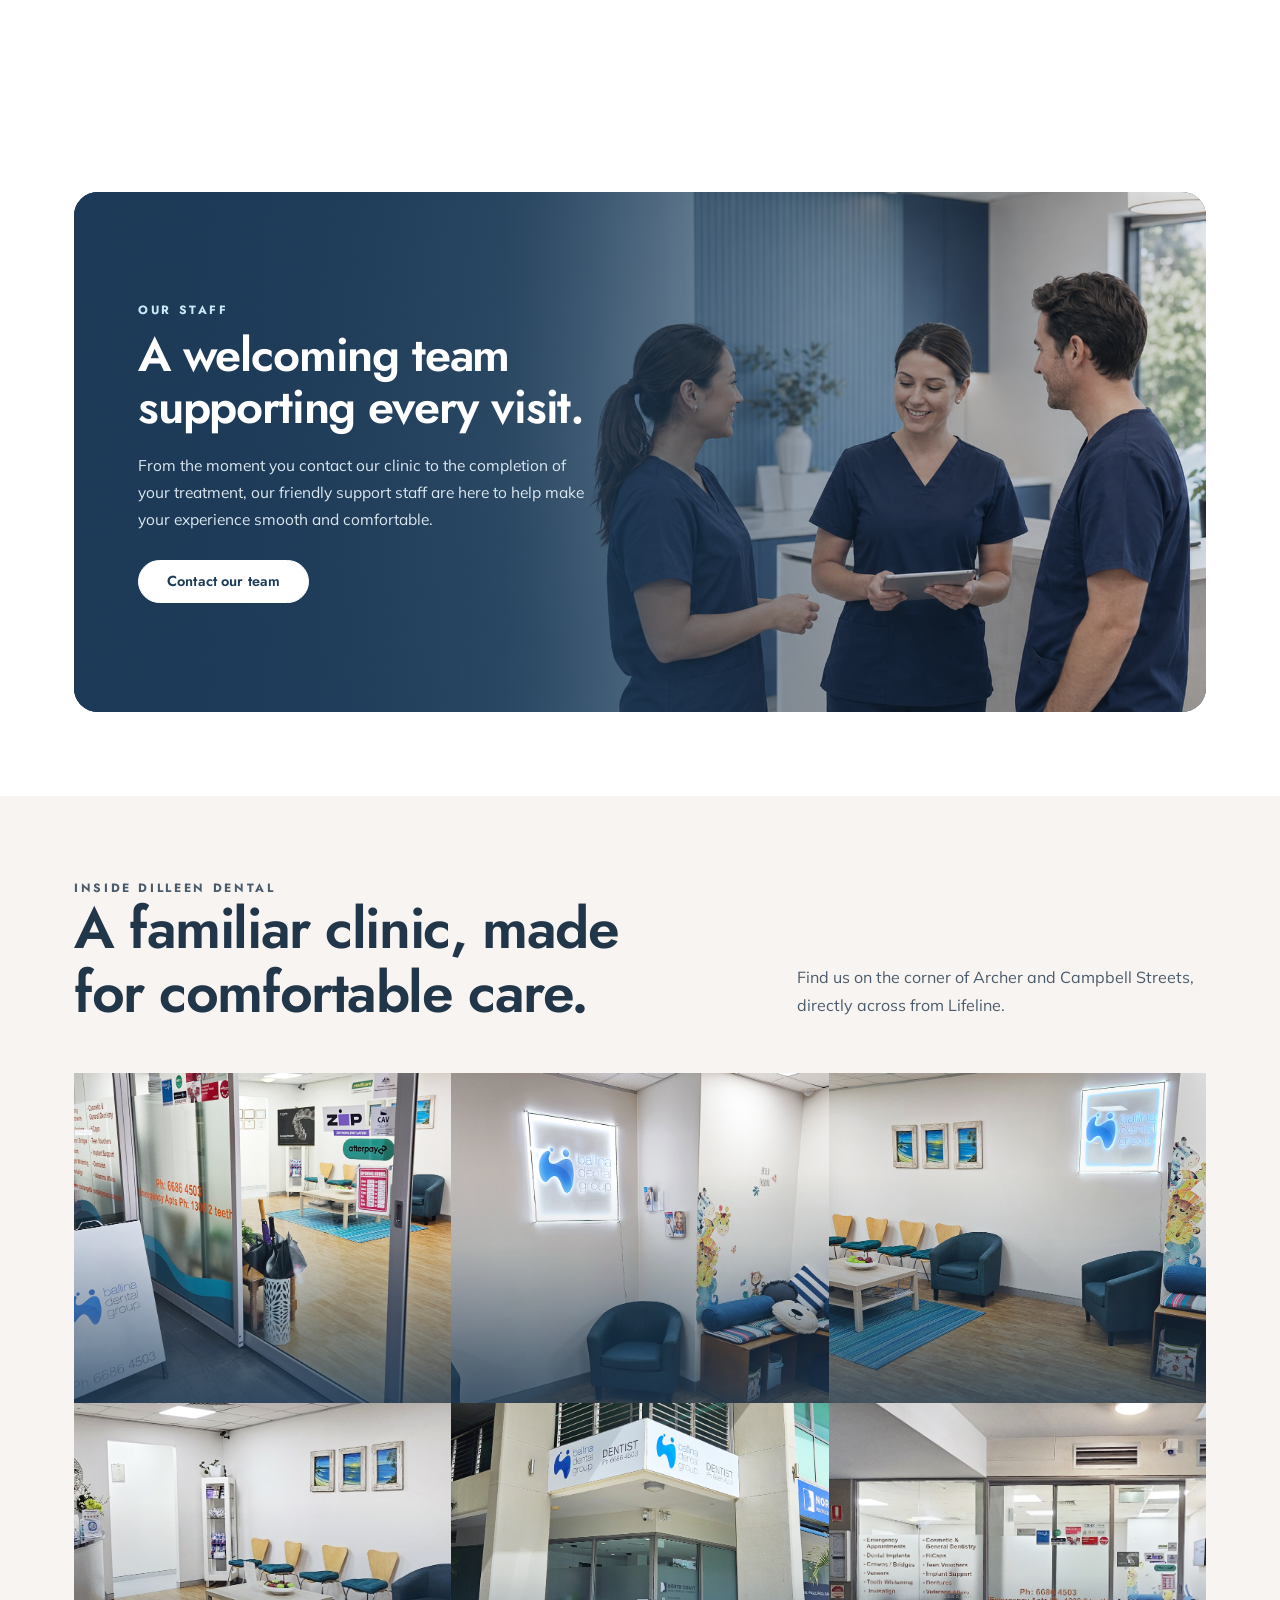
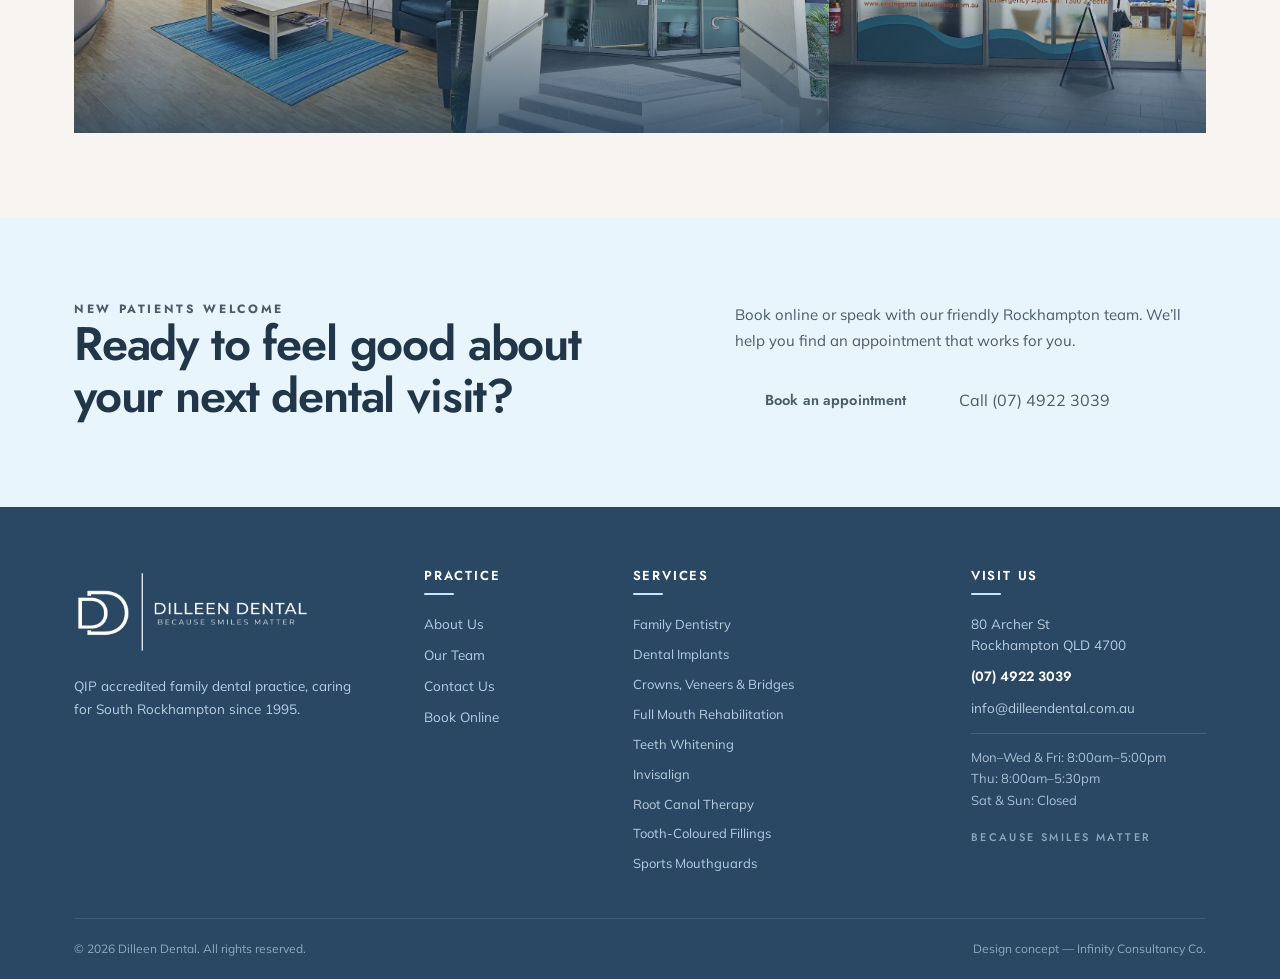
==== commit ed47c040: "fix: typography among pages" ====
--- a/about-us.html
+++ b/about-us.html
@@ -54,6 +54,7 @@
     <link rel="stylesheet" href="css/about-us.css" />
     <link rel="stylesheet" href="css/footer.css" />
     <link rel="stylesheet" href="css/global-header.css" />
+    <link rel="stylesheet" href="css/global-typography.css" />
 
     <script type="application/ld+json">
     {
@@ -363,7 +364,7 @@
             <article class="about-team__member reveal">
               <img
                 class="about-team__image"
-                src="images/dr.ryan.jpg"
+                src="images/dr.ryan.png"
                 alt="Dr Ryan Chen, Dentist at Dilleen Dental"
                 loading="lazy"
               />
--- a/css/global-typography.css
+++ b/css/global-typography.css
@@ -0,0 +1,306 @@
+:root {
+  --type-display-size: clamp(54px, 7vw, 92px);
+  --type-section-size: clamp(35px, 4.7vw, 57px);
+  --type-feature-size: clamp(31px, 4vw, 47px);
+  --type-profile-size: clamp(29px, 3.6vw, 44px);
+  --type-service-card-size: clamp(21px, 2vw, 26px);
+  --type-card-size: 19px;
+  --type-body-size: 16px;
+  --type-small-size: 14px;
+}
+
+/*
+  Global Dilleen Dental typography system.
+  The visual hierarchy follows the Our Team page: Jost for display text,
+  Mulish for readable body copy, medium display titles and strong section titles.
+*/
+html {
+  font-size: 100%;
+  text-size-adjust: 100%;
+}
+
+body {
+  color: var(--body, #4a5b6c);
+  font-family: var(--body-font, "Mulish", sans-serif);
+  font-size: var(--type-body-size);
+  font-weight: 400;
+  letter-spacing: 0;
+  line-height: 1.7;
+  text-rendering: optimizeLegibility;
+}
+
+body :is(h1, h2, h3, h4, h5, h6) {
+  font-family: var(--head, "Jost", sans-serif);
+  text-wrap: balance;
+}
+
+/* Page titles — shared by Home, About, Services, Team, Contact and Booking. */
+main h1 {
+  font-family: var(--head, "Jost", sans-serif) !important;
+  font-size: var(--type-display-size) !important;
+  font-weight: 500 !important;
+  letter-spacing: -0.045em !important;
+  line-height: 0.98 !important;
+}
+
+main h1 em {
+  font-family: inherit !important;
+  font-style: normal !important;
+  font-weight: inherit !important;
+}
+
+/* Primary section titles — based on the Our Team section heading scale. */
+main h2:not(.visually-hidden) {
+  font-family: var(--head, "Jost", sans-serif) !important;
+  font-size: var(--type-section-size) !important;
+  font-weight: 600 !important;
+  letter-spacing: -0.025em !important;
+  line-height: 1.12 !important;
+}
+
+/* Feature and call-to-action headings use one shared secondary scale. */
+main :is(
+    .services-bottom-cta,
+    .full-team-cta,
+    .visit,
+    .about-staff__content,
+    .booking-success
+  ) h2 {
+  font-size: var(--type-feature-size) !important;
+  font-weight: 600 !important;
+  letter-spacing: -0.025em !important;
+  line-height: 1.12 !important;
+}
+
+/* Compact headings that sit inside sidebars or small information cards. */
+main :is(
+    .service-sidebar__navigation,
+    .service-help-card,
+    .booking-aside__card
+  ) h2 {
+  font-size: clamp(24px, 2.6vw, 28px) !important;
+  font-weight: 600 !important;
+  letter-spacing: -0.02em !important;
+  line-height: 1.2 !important;
+}
+
+/* Standard content and card titles. */
+main h3 {
+  font-family: var(--head, "Jost", sans-serif) !important;
+  font-size: var(--type-card-size) !important;
+  font-weight: 600 !important;
+  letter-spacing: -0.012em !important;
+  line-height: 1.25 !important;
+}
+
+main :is(.svc, .service-card) h3 {
+  font-size: var(--type-service-card-size) !important;
+  font-weight: 600 !important;
+  letter-spacing: -0.02em !important;
+  line-height: 1.15 !important;
+}
+
+main :is(.tm__heading, .about-team__content) h3 {
+  font-size: clamp(22px, 2vw, 27px) !important;
+  font-weight: 600 !important;
+  letter-spacing: -0.02em !important;
+  line-height: 1.18 !important;
+}
+
+main .doctor-profile__header h3 {
+  font-size: var(--type-profile-size) !important;
+  font-weight: 500 !important;
+  letter-spacing: -0.025em !important;
+  line-height: 1.08 !important;
+}
+
+main :is(
+    .benefit-item,
+    .program-item,
+    .service-benefit-card,
+    .service-process__item,
+    .smile-case,
+    .field-group__heading
+  ) h3 {
+  font-size: 18.5px !important;
+  font-weight: 600 !important;
+  letter-spacing: -0.01em !important;
+  line-height: 1.3 !important;
+}
+
+main .approach-item h3 {
+  font-size: 19px !important;
+}
+
+main .appt-card h3 {
+  font-size: 26px !important;
+  font-weight: 600 !important;
+  letter-spacing: -0.02em !important;
+  line-height: 1.25 !important;
+}
+
+main h4 {
+  font-family: var(--head, "Jost", sans-serif) !important;
+  font-size: 16px !important;
+  font-weight: 600 !important;
+  letter-spacing: -0.005em !important;
+  line-height: 1.3 !important;
+}
+
+/* Body copy and supporting text. */
+main :is(p, li, dd) {
+  font-family: var(--body-font, "Mulish", sans-serif);
+}
+
+main p {
+  font-weight: 400;
+  letter-spacing: 0;
+  line-height: 1.7;
+}
+
+main :is(
+    .hero .sub,
+    .page-hero__description,
+    .contact-hero__inner > div > p:not(.contact-eyebrow),
+    .appointment-intro__content > div:first-child > p:last-child
+  ) {
+  font-size: 18px !important;
+  font-weight: 400 !important;
+  letter-spacing: 0 !important;
+  line-height: 1.65 !important;
+}
+
+main :is(.lead, .about-copy__lead, .doctor-profile__lead, .booking-step__lead) {
+  font-size: 18px !important;
+  font-weight: 500 !important;
+  letter-spacing: -0.005em !important;
+  line-height: 1.65 !important;
+}
+
+main :is(
+    .secsub,
+    .team-overview__heading > p,
+    .team-profiles__summary,
+    .smile-gallery__heading > p,
+    .services-index__heading > p,
+    .section-heading > p
+  ) {
+  font-size: 16px !important;
+  font-weight: 400 !important;
+  letter-spacing: 0 !important;
+  line-height: 1.75 !important;
+}
+
+main :is(
+    .svc,
+    .service-card,
+    .value,
+    .tm,
+    .smile-case,
+    .approach-item,
+    .service-benefit-card,
+    .service-process__item
+  ) p {
+  font-size: 14.5px !important;
+  font-weight: 400 !important;
+  letter-spacing: 0 !important;
+  line-height: 1.65 !important;
+}
+
+main .doctor-profile__bio p {
+  font-size: 15px !important;
+  font-weight: 400 !important;
+  line-height: 1.72 !important;
+}
+
+/* Eyebrows and labels share one uppercase treatment on every page. */
+main :is(.kicker, .eyebrow, .ft-eyebrow, .services-eyebrow, [class*="eyebrow"]) {
+  font-family: var(--head, "Jost", sans-serif) !important;
+  font-size: 12px !important;
+  font-weight: 700 !important;
+  letter-spacing: 0.22em !important;
+  line-height: 1.4 !important;
+  text-transform: uppercase !important;
+}
+
+main :is(
+    .service-card__label,
+    .provider-label,
+    .doctor-profile__role,
+    .service-help-card__label,
+    .badge2__eyebrow
+  ) {
+  font-family: var(--head, "Jost", sans-serif) !important;
+  font-size: 11px !important;
+  font-weight: 700 !important;
+  letter-spacing: 0.14em !important;
+  line-height: 1.4 !important;
+  text-transform: uppercase !important;
+}
+
+/* Controls and action text use the same Jost weight and spacing. */
+body :is(button, input, textarea, select) {
+  font-family: inherit;
+}
+
+body :is(
+    .btn,
+    .ft-button,
+    .sp-button,
+    .page-hero__button,
+    .site-book-button,
+    .form-submit
+  ) {
+  font-family: var(--head, "Jost", sans-serif) !important;
+  font-size: 14.5px;
+  font-weight: 600 !important;
+  letter-spacing: 0.01em !important;
+  line-height: 1 !important;
+}
+
+.site-main-nav {
+  font-family: var(--head, "Jost", sans-serif) !important;
+  font-size: 14px !important;
+  font-weight: 600 !important;
+  letter-spacing: 0 !important;
+  line-height: 1.2 !important;
+}
+
+footer {
+  font-family: var(--body-font, "Mulish", sans-serif);
+}
+
+footer h4 {
+  font-family: var(--head, "Jost", sans-serif);
+  font-size: 13px;
+  font-weight: 600;
+  letter-spacing: 0.14em;
+  line-height: 1.4;
+  text-transform: uppercase;
+}
+
+@media (max-width: 560px) {
+  :root {
+    --type-display-size: 53px;
+    --type-section-size: 35px;
+    --type-feature-size: 31px;
+    --type-profile-size: 30px;
+    --type-service-card-size: 22px;
+  }
+
+  main :is(
+      .hero .sub,
+      .page-hero__description,
+      .contact-hero__inner > div > p:not(.contact-eyebrow),
+      .appointment-intro__content > div:first-child > p:last-child
+    ) {
+    font-size: 16px !important;
+  }
+}
+
+@media (max-width: 390px) {
+  :root {
+    --type-display-size: 49px;
+    --type-section-size: 34px;
+  }
+}
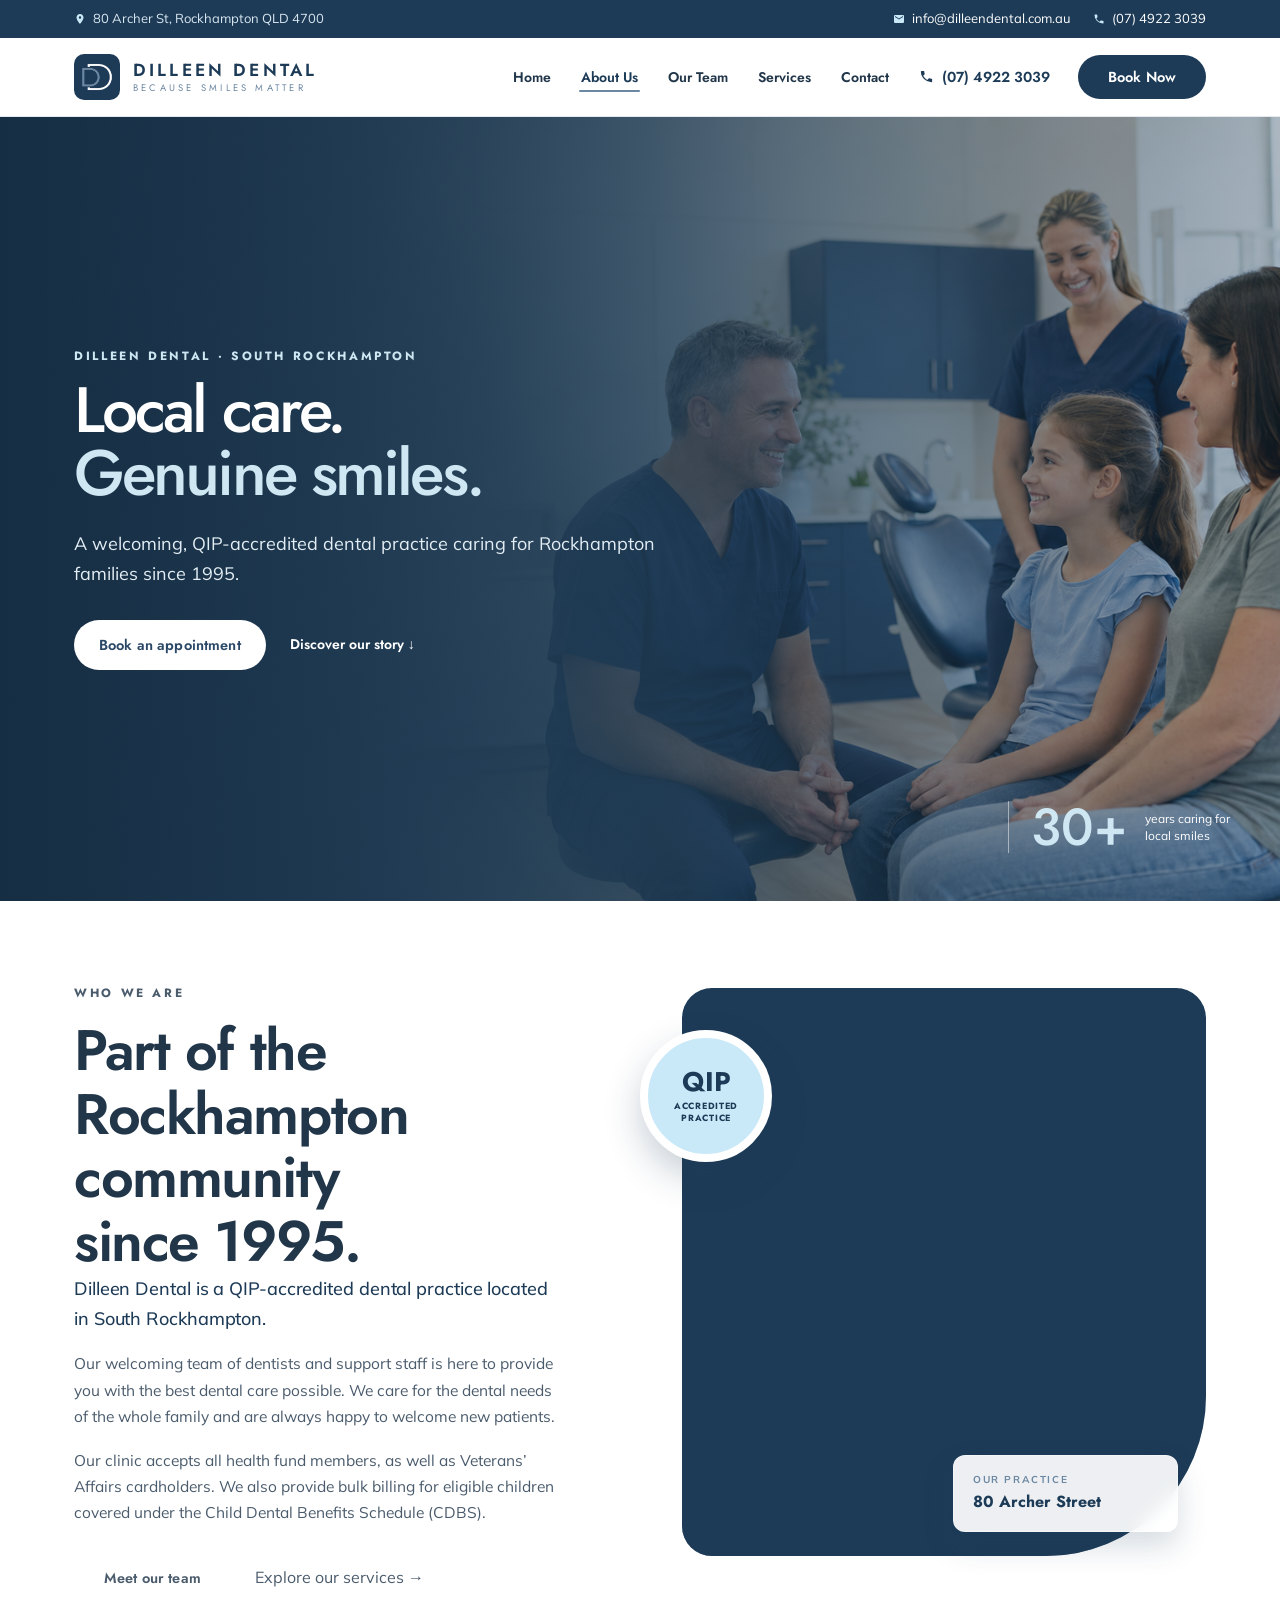
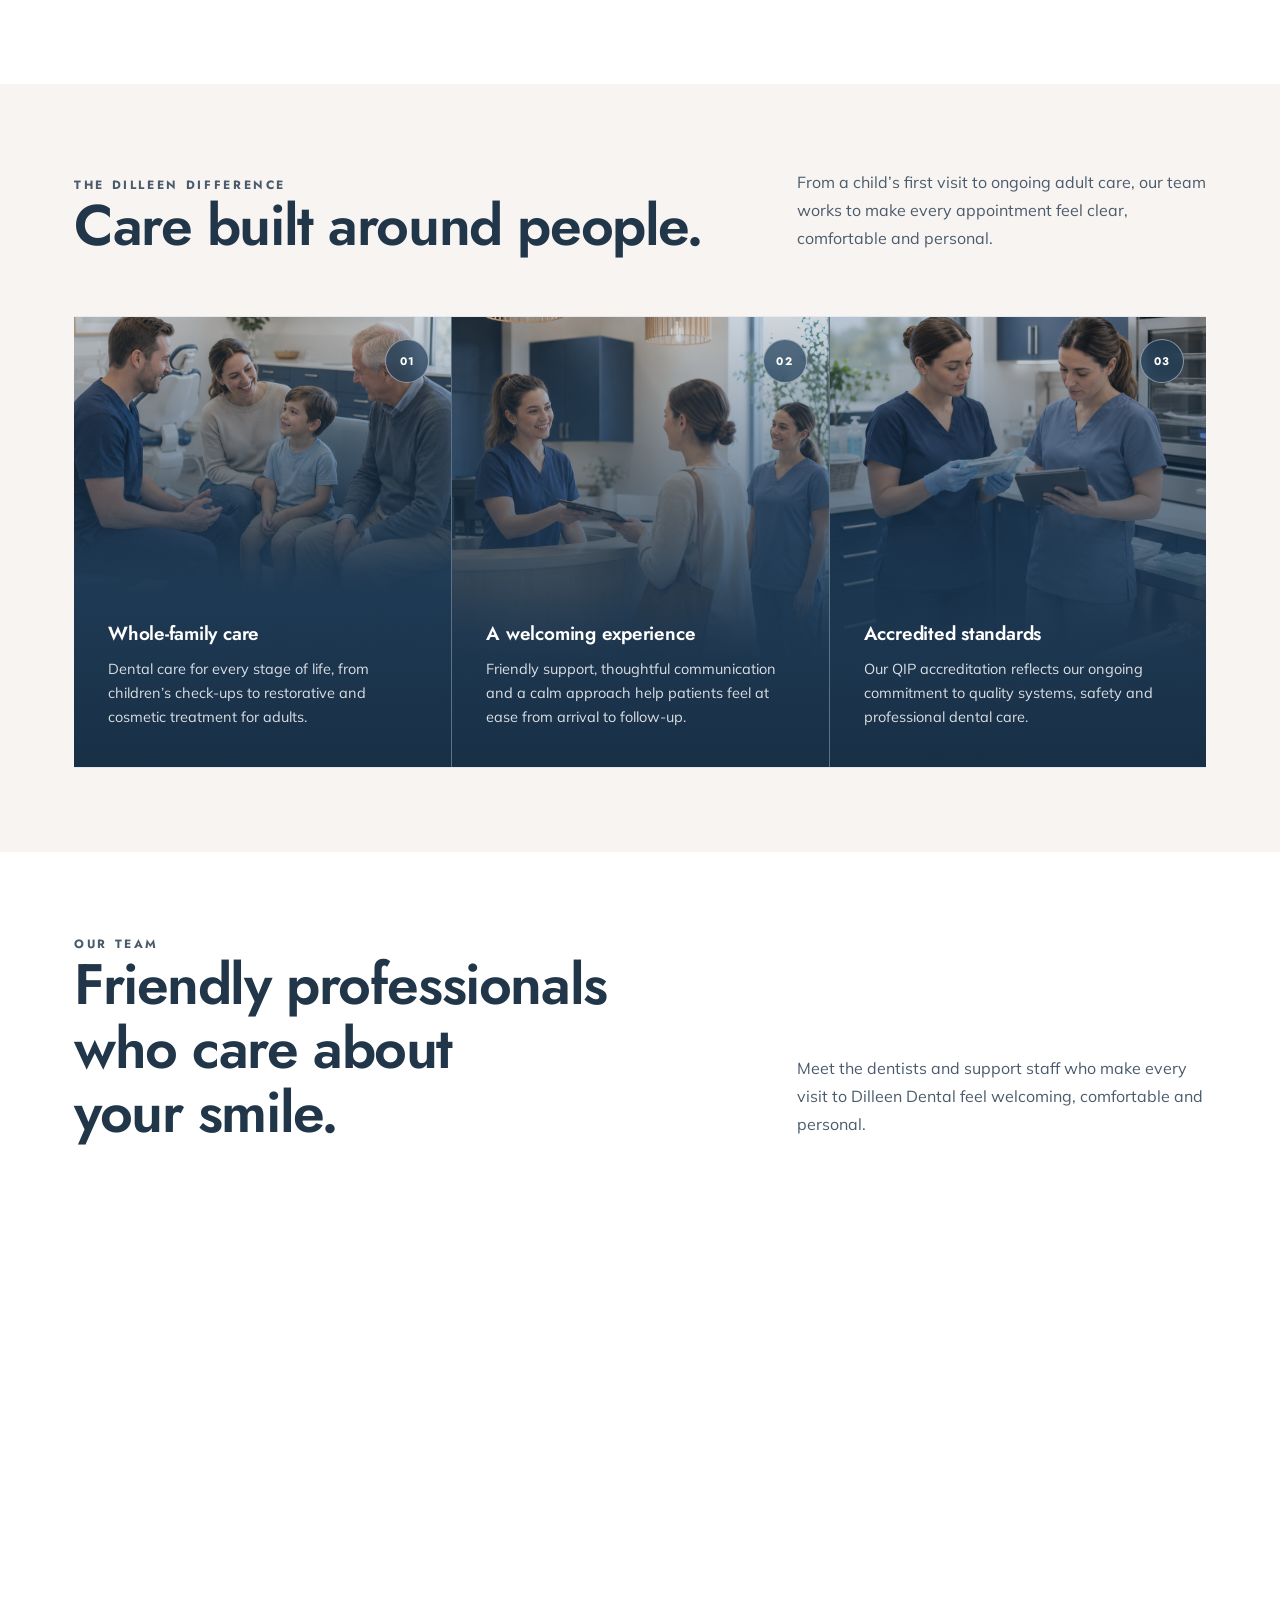
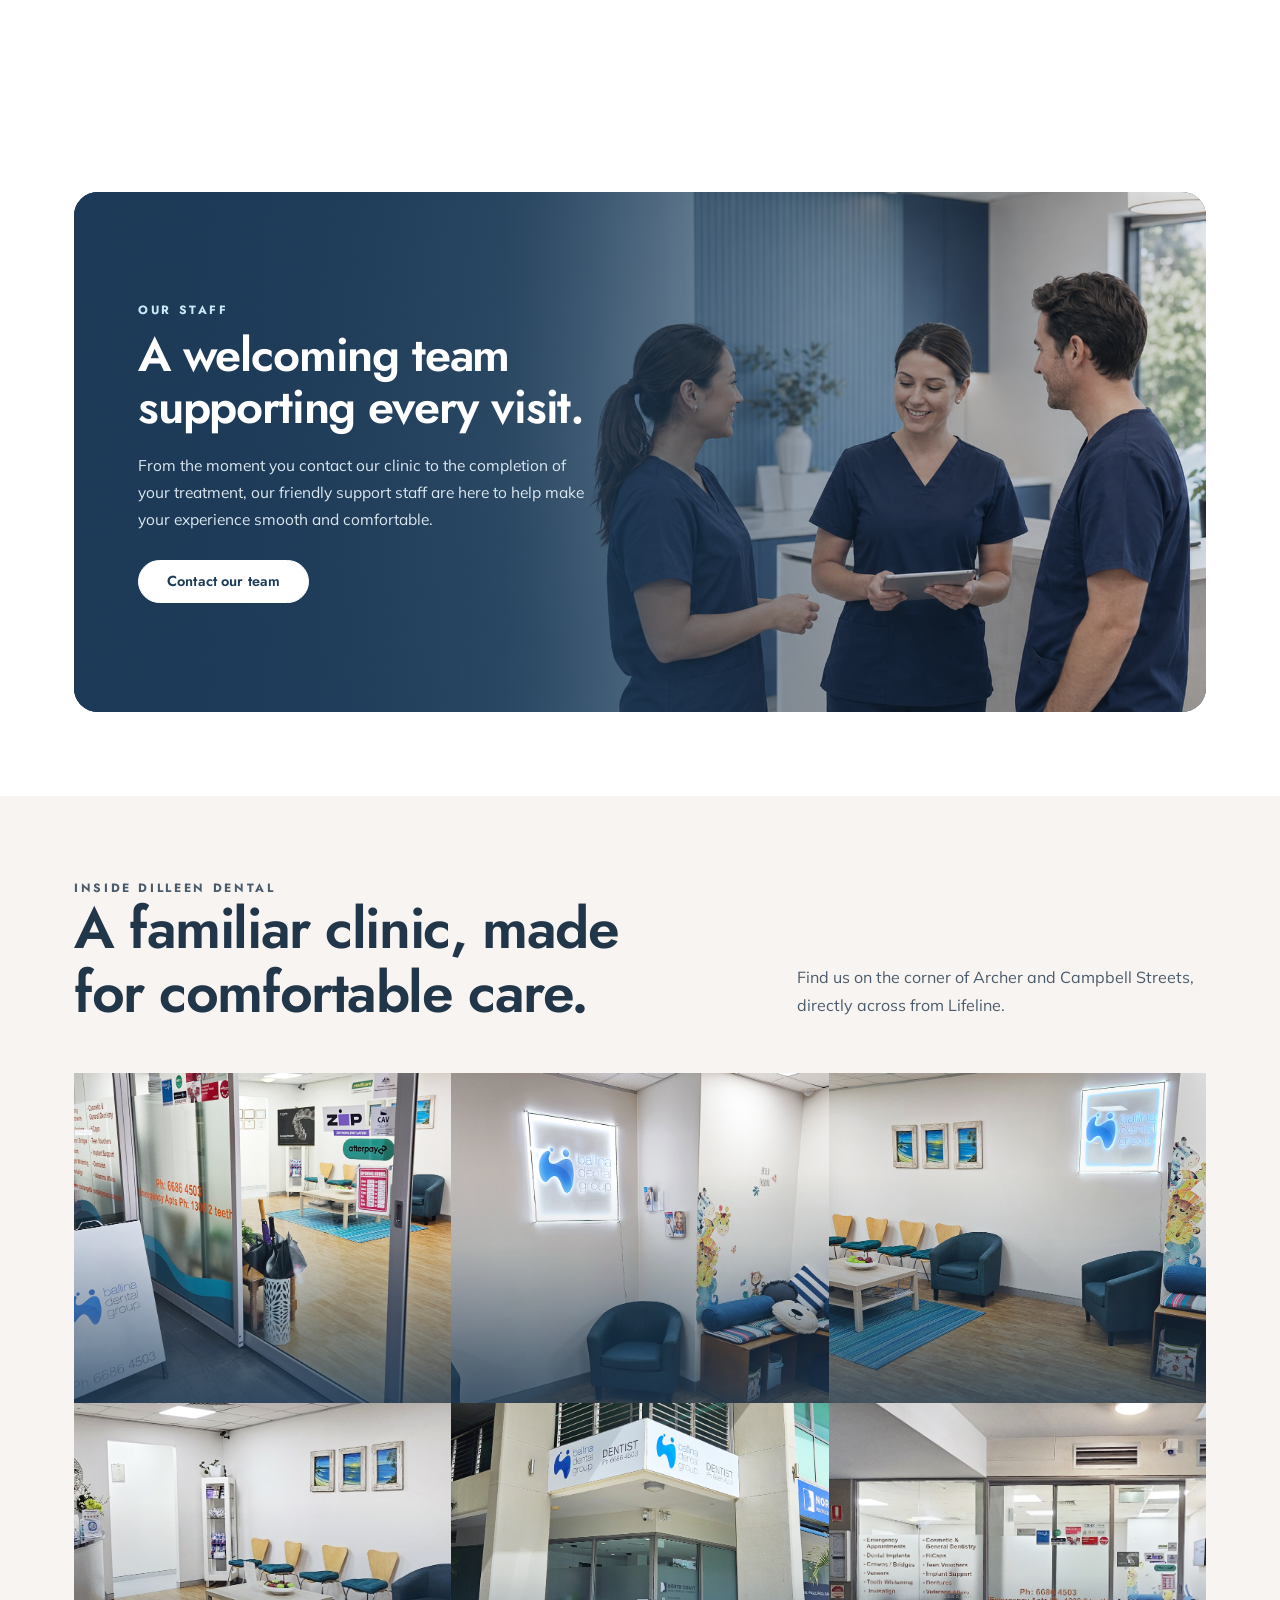
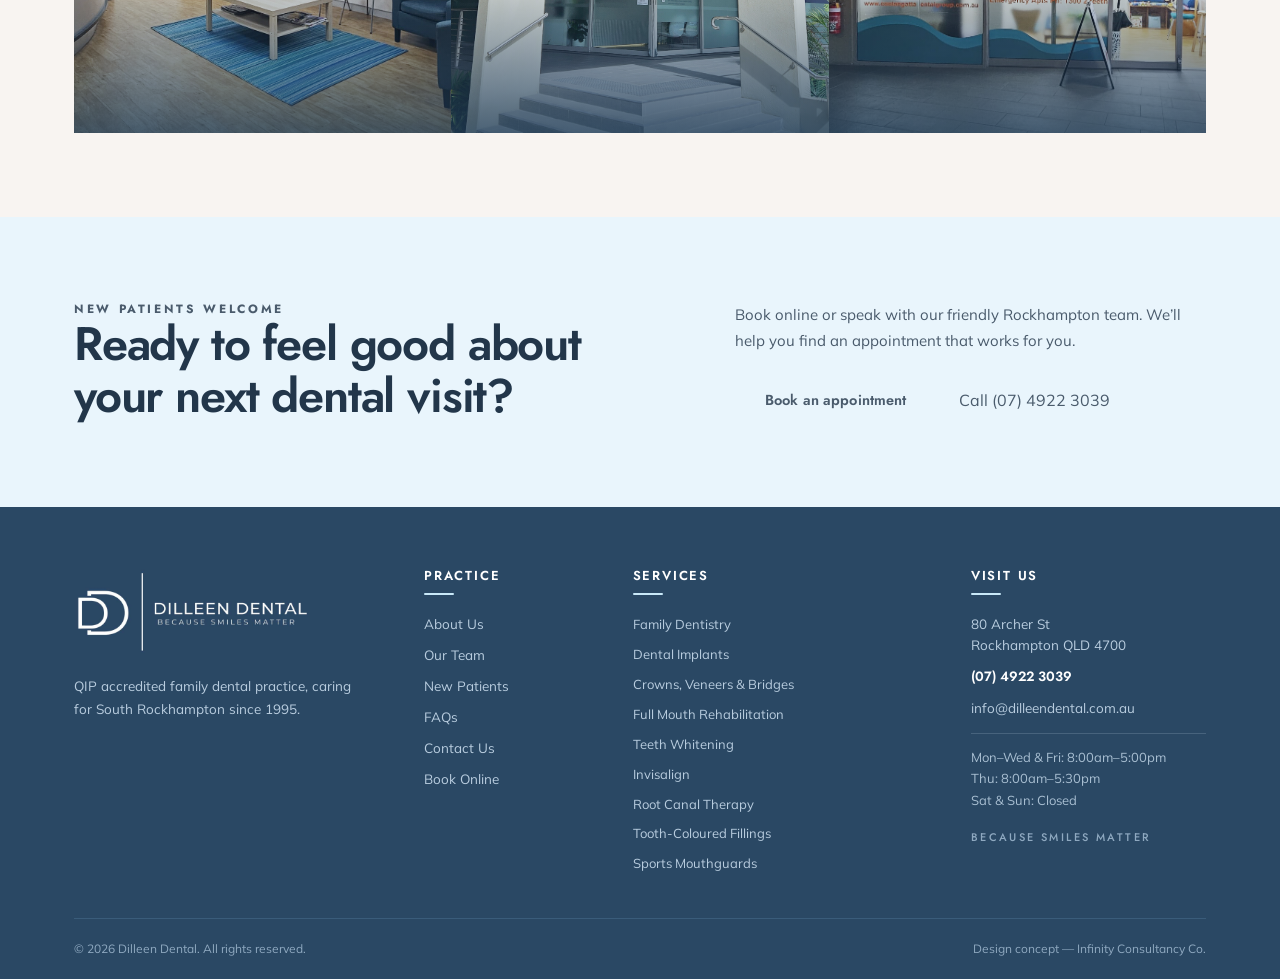
==== commit ef0d79cc: "content: add new patients and faq page" ====
--- a/about-us.html
+++ b/about-us.html
@@ -498,7 +498,7 @@
       </section>
     </main>
 
-    <footer>
+     <footer>
       <div class="wrap">
         <div class="top">
           <div>
@@ -515,72 +515,51 @@
           <div>
             <h4>Practice</h4>
             <ul>
-              <li>
-                <a href="about-us.html#top">About Us</a>
-              </li>
-              <li>
-                <a href="full-team.html#top">Our Team</a>
-              </li>
-              <li>
-                <a href="contact-team.html#top"
-                  >Contact Us</a
-                >
-              </li>
-              <li>
-                <a href="appointment.html#top"
-                  >Book Online</a
-                >
-              </li>
+              <li><a href="about-us.html#top">About Us</a></li>
+              <li><a href="full-team.html#top">Our Team</a></li>
+              <li><a href="new-patients.html#top">New Patients</a></li>
+              <li><a href="faq.html#top" aria-current="page">FAQs</a></li>
+              <li><a href="contact-team.html#top">Contact Us</a></li>
+              <li><a href="appointment.html#top">Book Online</a></li>
             </ul>
           </div>
           <div>
             <h4>Services</h4>
-
             <ul class="footer-services">
               <li>
                 <a href="services.html#family-dentistry">Family Dentistry</a>
               </li>
-
               <li>
                 <a href="services.html#dental-implants">Dental Implants</a>
               </li>
-
-              <li>
-                <a href="services.html#crowns-veneers">
-                  Crowns, Veneers &amp; Bridges
-                </a>
-              </li>
-
-              <li>
-                <a href="services.html#full-mouth-rehabilitation">
-                  Full Mouth Rehabilitation
-                </a>
-              </li>
-
+              <li>
+                <a href="services.html#crowns-veneers"
+                  >Crowns, Veneers &amp; Bridges</a
+                >
+              </li>
+              <li>
+                <a href="services.html#full-mouth-rehabilitation"
+                  >Full Mouth Rehabilitation</a
+                >
+              </li>
               <li>
                 <a href="services.html#teeth-whitening">Teeth Whitening</a>
               </li>
-
-              <li>
-                <a href="services.html#invisalign">Invisalign</a>
-              </li>
-
-              <li>
-                <a href="services.html#root-canal-therapy">
-                  Root Canal Therapy
-                </a>
-              </li>
-
-              <li>
-                <a href="services.html#tooth-coloured-fillings">
-                  Tooth-Coloured Fillings
-                </a>
-              </li>
-
-              <li>
-                <a href="services.html#sports-mouthguards">
-                  Sports Mouthguards
-                </a>
+              <li><a href="services.html#invisalign">Invisalign</a></li>
+              <li>
+                <a href="services.html#root-canal-therapy"
+                  >Root Canal Therapy</a
+                >
+              </li>
+              <li>
+                <a href="services.html#tooth-coloured-fillings"
+                  >Tooth-Coloured Fillings</a
+                >
+              </li>
+              <li>
+                <a href="services.html#sports-mouthguards"
+                  >Sports Mouthguards</a
+                >
               </li>
             </ul>
           </div>
@@ -595,18 +574,18 @@
                 >
               </li>
               <li class="footer-hours">
-                Mon–Wed &amp; Fri: 8:00am–5:00pm<br />
-                Thu: 8:00am–5:30pm<br />
-                Sat &amp; Sun: Closed
+                Mon–Wed &amp; Fri: 8:00am–5:00pm<br />Thu: 8:00am–5:30pm<br />Sat
+                &amp; Sun: Closed
               </li>
             </ul>
             <div class="tag">Because Smiles Matter</div>
           </div>
         </div>
         <div class="base">
-          <span>
-            © <span id="year">2026</span> Dilleen Dental. All rights reserved.
-          </span>
+          <span
+            >© <span id="year">2026</span> Dilleen Dental. All rights
+            reserved.</span
+          >
           <span>Design concept — Infinity Consultancy Co.</span>
         </div>
       </div>
--- a/css/global-typography.css
+++ b/css/global-typography.css
@@ -1,5 +1,5 @@
 :root {
-  --type-display-size: clamp(54px, 7vw, 92px);
+  --type-display-size: clamp(50px, 5vw, 85px);
   --type-section-size: clamp(35px, 4.7vw, 57px);
   --type-feature-size: clamp(31px, 4vw, 47px);
   --type-profile-size: clamp(29px, 3.6vw, 44px);
